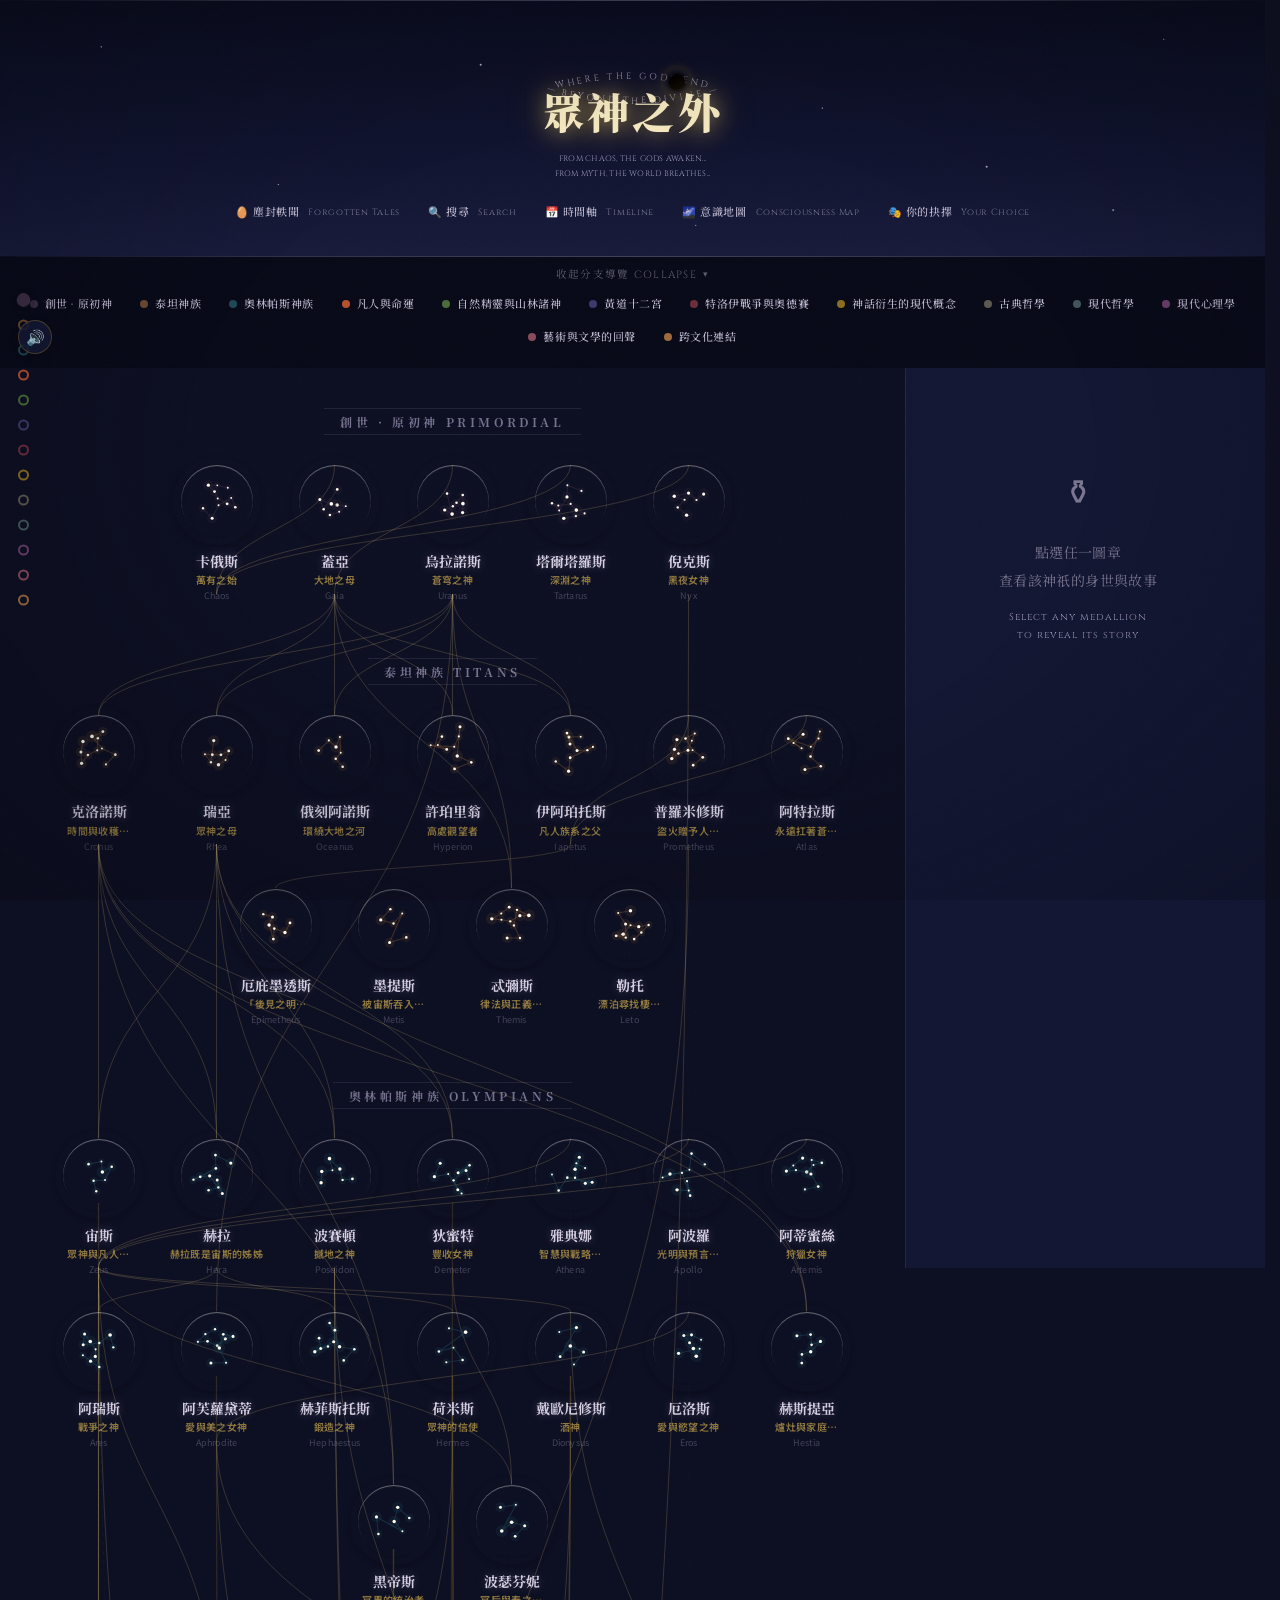
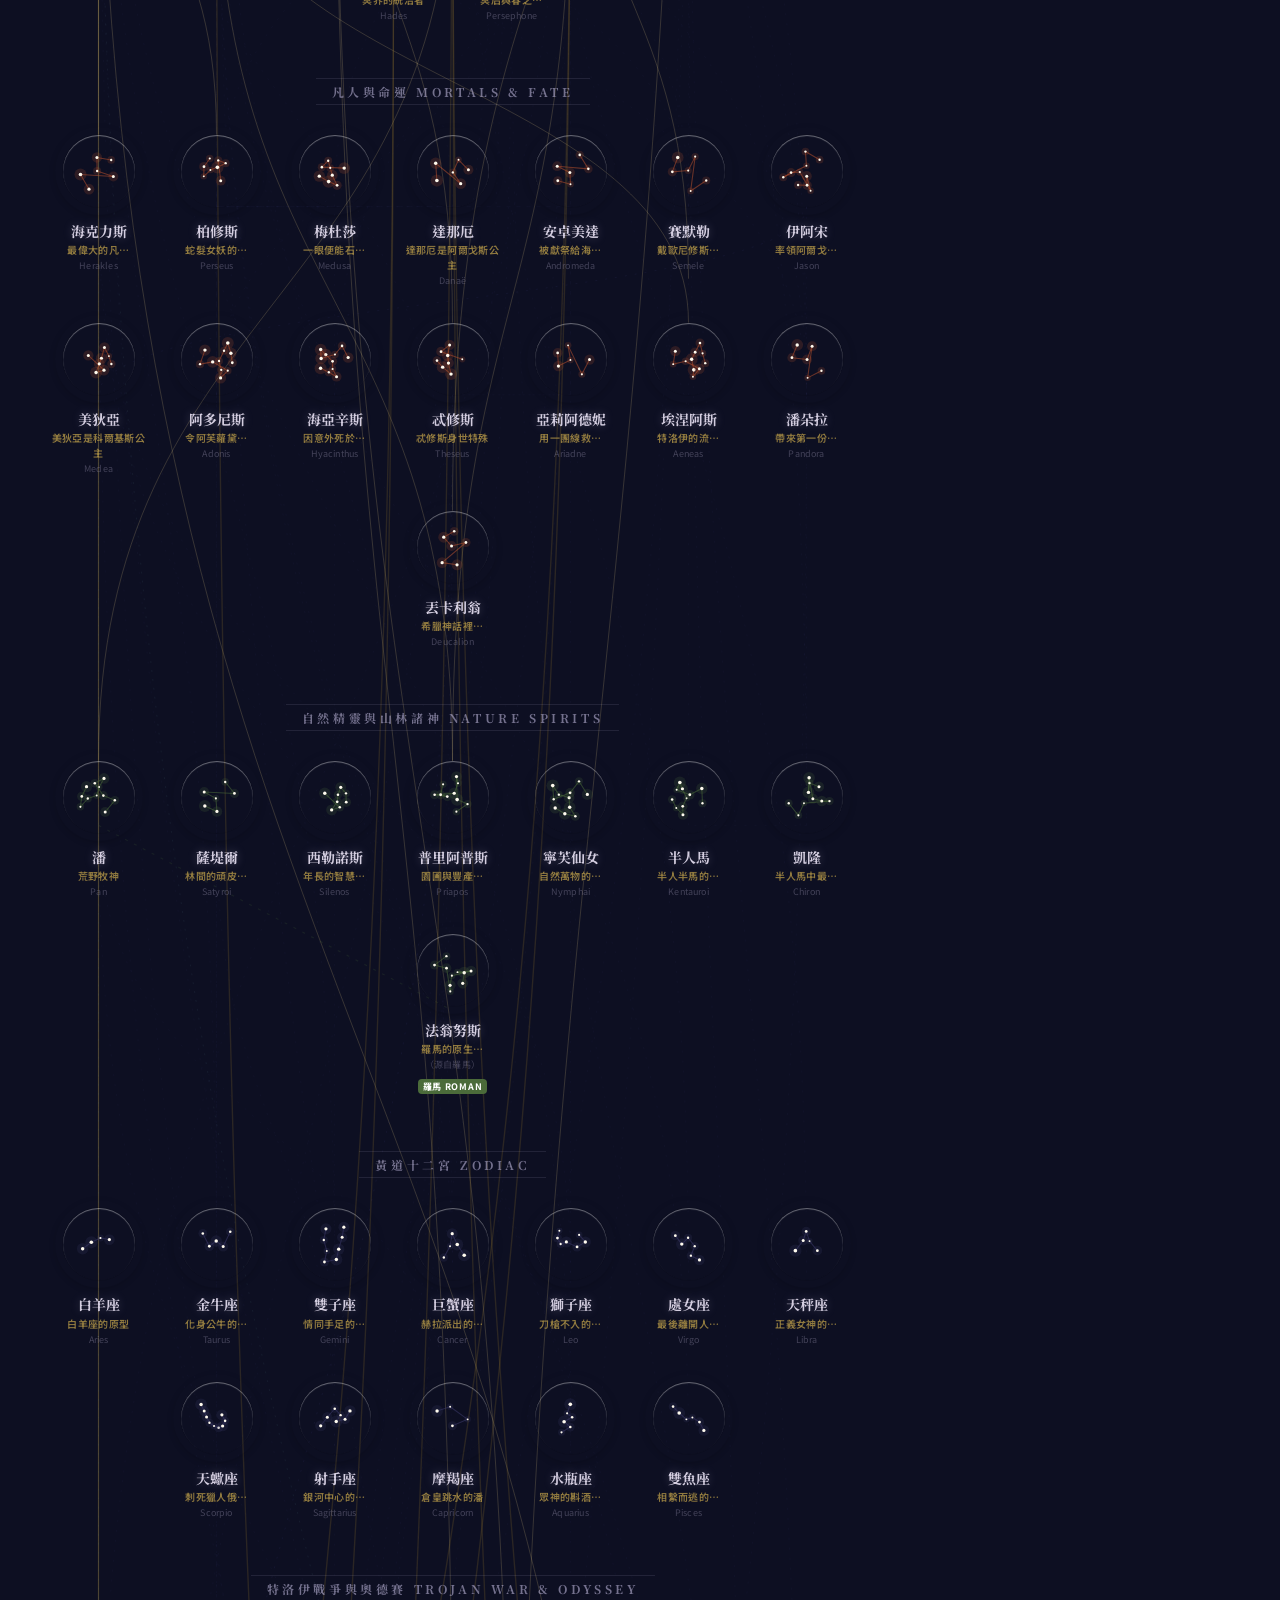
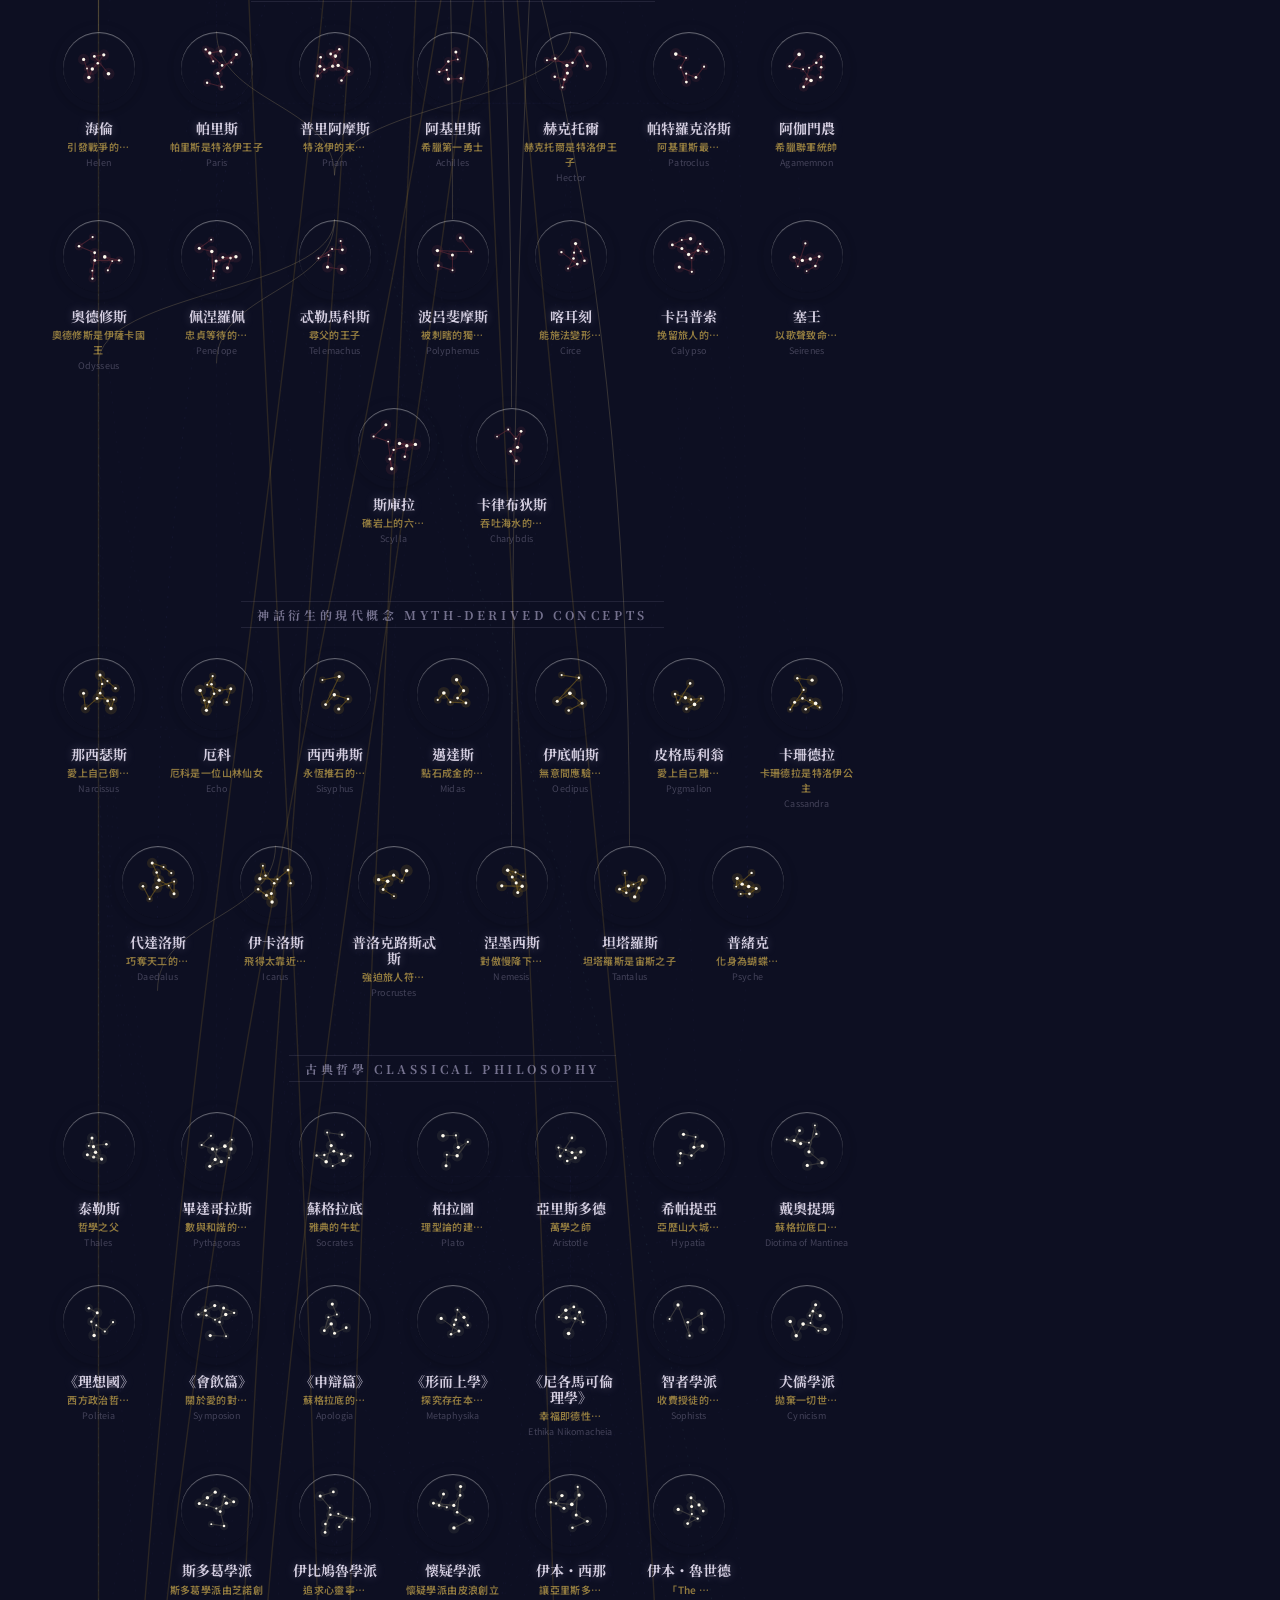
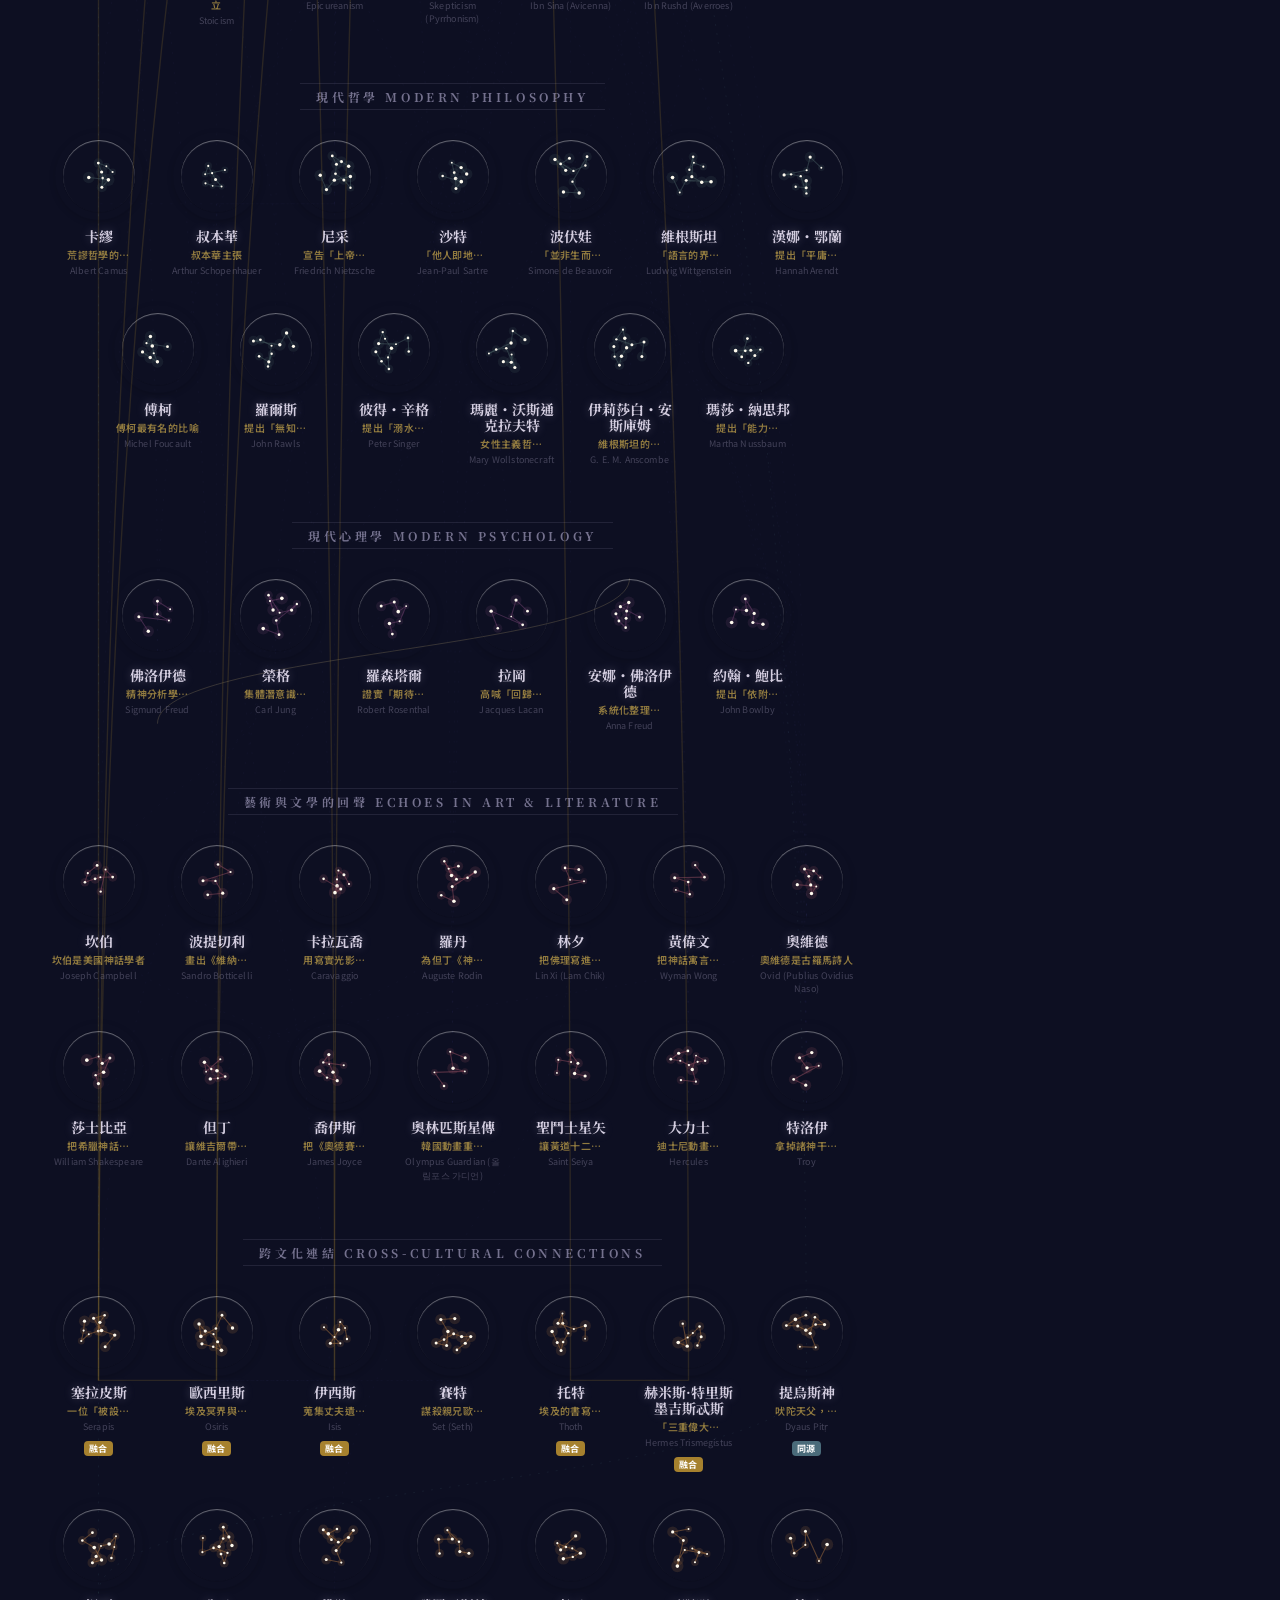
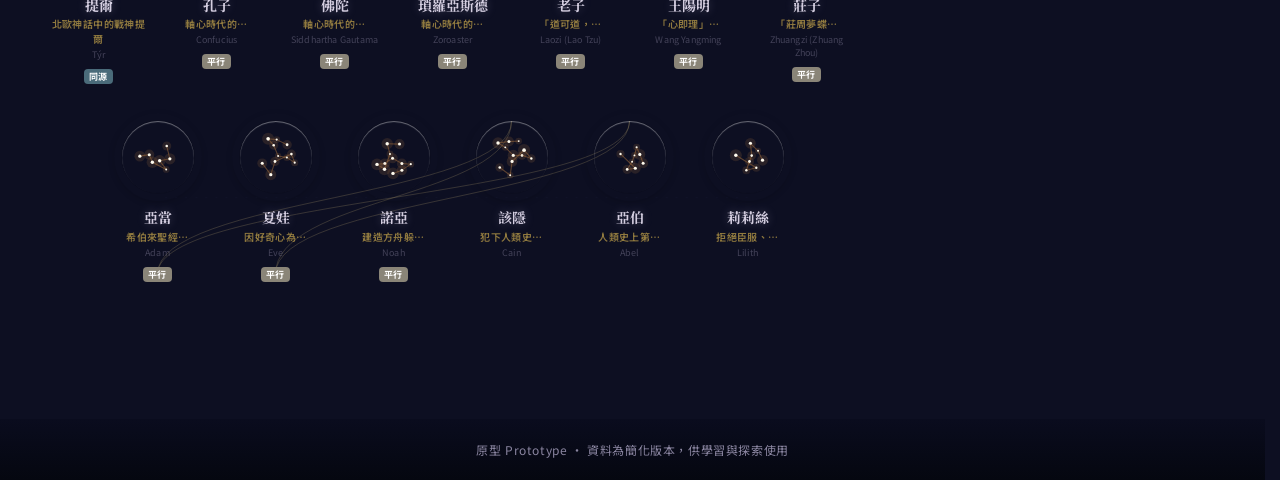
==== family.html @ 7c08ca5c "feat: redesign landing page with black hole entry portal - Create index.html as landing page with mi" ====
<!DOCTYPE html>
<html lang="zh-Hant">
<head>
<meta charset="UTF-8">
<meta name="viewport" content="width=device-width, initial-scale=1.0">
<title>眾神之外</title>
<link rel="preconnect" href="https://fonts.googleapis.com">
<link rel="preconnect" href="https://fonts.gstatic.com" crossorigin>
<link href="https://fonts.googleapis.com/css2?family=Cinzel:wght@400;500&family=Cormorant+Garamond:ital,wght@0,400;0,600;1,400&family=Noto+Serif+TC:wght@400;600&display=swap" rel="stylesheet">
<link rel="stylesheet" href="styles.css">
</head>
<body>

<svg width="0" height="0" style="position:absolute;overflow:hidden">
  <defs id="eggPuzzleDefs"></defs>
</svg>

<!-- Loading overlay -->
<div class="loading-overlay" id="loadingOverlay">
  <div class="loading-blackhole">
    <div class="loading-ring loading-ring-1"></div>
    <div class="loading-ring loading-ring-2"></div>
    <div class="loading-ring loading-ring-3"></div>
    <div class="loading-core"></div>
  </div>
  <p class="loading-text">
    <span class="loading-zh"></span><br>
    <span class="loading-en"></span>
  </p>
</div>

<div class="meander-strip"></div>
<header>
  <div class="title-oracle-wrap">
    <svg class="oracle-arc" viewBox="0 0 340 100" xmlns="http://www.w3.org/2000/svg">
      <defs>
        <path id="arcTop" d="M 20 75 Q 170 0 320 75" fill="none"/>
        <path id="arcBottom" d="M 20 25 Q 170 100 320 25" fill="none"/>
      </defs>
      <text font-size="9" fill="#9a93b8" font-family="Cinzel, serif" letter-spacing="3">
        <textPath href="#arcTop" startOffset="50%" text-anchor="middle">WHERE THE GODS END</textPath>
      </text>
      <text font-size="9" fill="#9a93b8" font-family="Cinzel, serif" letter-spacing="3">
        <textPath href="#arcBottom" startOffset="50%" text-anchor="middle">— BEYOND THE DIVINE —</textPath>
      </text>
    </svg>
    <h1>眾神之<span class="gravity-char">外</span></h1>
      <a href="index.html" class="home-btn"></a>
  </div>
  <p class="oracle-sub">From chaos, the gods awaken...<br>From myth, the world breathes...</p>
  <div class="header-controls">
    <button class="egg-toggle" id="eggToggle" onclick="openEggWall()">🥚 塵封軼聞 <span class="btn-en">Forgotten Tales</span></button>
    <button class="egg-toggle" id="searchToggle" onclick="openSearch()">🔍 搜尋 <span class="btn-en">Search</span></button>
    <button class="egg-toggle" id="timelineToggle" onclick="openTimeline()">📅 時間軸 <span class="btn-en">Timeline</span></button>
    <button class="egg-toggle" id="mindMapToggle" onclick="openMindMap()">🌌 意識地圖 <span class="btn-en">Consciousness Map</span></button>
    <button class="egg-toggle" id="philoToggle" onclick="openPhilo()">🎭 你的抉擇 <span class="btn-en">Your Choice</span></button>
  </div>
</header>

<div class="egg-overlay" id="eggOverlay" onclick="if(event.target===this) closeEggWall()">
  <div class="egg-panel">
    <button class="egg-close" onclick="closeEggWall()">✕</button>
    <div class="egg-header">
      <h2>🥚 神話 × 現實 塵封軼聞</h2>
      <p class="egg-sub">翻開卡片，看看哪些神話悄悄藏在我們的日常之中</p>
      <span class="egg-progress" id="eggProgress"><span class="dot"></span>已發現 0 / 0</span>
    </div>
    <div class="egg-grid" id="eggGrid" onclick="if(event.target===this) closeEggWall()"></div>
  </div>
</div>

<div class="util-overlay" id="searchOverlay" onclick="if(event.target===this) closeSearch()">
  <div class="util-panel util-panel-wide">
    <button class="util-close" onclick="closeSearch()">✕</button>
    <h3 class="util-title">🔍 搜尋</h3>
    <div class="search-tabs">
      <button class="search-tab active" onclick="switchSearchTab('search')">搜尋角色</button>
      <button class="search-tab" onclick="switchSearchTab('path')">關係尋路</button>
    </div>
    <div id="searchTabContent">
      <input type="text" class="util-input" id="searchInput" placeholder="輸入中文或英文名字…" oninput="renderSearchResults()" autocomplete="off">
      <div class="util-results" id="searchResults"></div>
    </div>
    <div id="pathTabContent" style="display:none">
      <p class="util-sub">輸入兩個角色，看看他們之間隔著幾步關係</p>
      <div class="path-inputs">
        <div class="path-field">
          <input type="text" class="util-input" id="pathFromInput" placeholder="起點角色…" oninput="renderPathSuggestions('from')" autocomplete="off">
          <div class="util-results" id="pathFromResults"></div>
        </div>
        <div class="path-arrow">→</div>
        <div class="path-field">
          <input type="text" class="util-input" id="pathToInput" placeholder="終點角色…" oninput="renderPathSuggestions('to')" autocomplete="off">
          <div class="util-results" id="pathToResults"></div>
        </div>
      </div>
      <button class="path-find-btn" onclick="runPathfinder()">尋找路徑</button>
      <div class="path-result" id="pathResult"></div>
    </div>
  </div>
</div>

<div class="path-banner" id="pathBanner">
  <span id="pathBannerText"></span>
</div>

<div class="util-overlay" id="timelineOverlay" onclick="if(event.target===this) closeTimeline()">
  <div class="util-panel util-panel-timeline">
    <button class="util-close" onclick="closeTimeline()">✕</button>
    <h3 class="util-title">📅 真實歷史時間軸</h3>
    <p class="util-sub">只收錄有明確歷史年代的人物——神話角色沒有「出生年份」，不在此列</p>
    <div id="timelineContent"></div>
  </div>
</div>

<div class="util-overlay" id="philoOverlay" onclick="if(event.target===this) closePhilo()">
  <div class="util-panel util-panel-wide">
    <button class="util-close" onclick="closePhilo()">✕</button>
    <h3 class="util-title">🎭 你的抉擇</h3>
    <p class="util-sub">沒有標準答案——選完之後，看看你的選擇呼應了樹上哪位思想家</p>
    <div id="philoContent"></div>
  </div>
</div>

<div class="egg-overlay" id="mindMapOverlay" onclick="if(event.target===this) closeMindMap()">
  <div class="egg-panel mind-map-panel">
    <button class="egg-close" onclick="closeMindMap()">✕</button>
    <div class="egg-header">
      <h2>🌌 你的意識地圖</h2>
      <p class="egg-sub">只有你親自點開過的角色，會在這裡留下一顆星</p>
      <span class="egg-progress" id="mindMapProgress"><span class="dot"></span>已建構 0 / 0 個意識座標</span>
      <button class="mm-reset-link" onclick="resetExploration()">🔄 重置探索軌跡</button>
    </div>
    <div id="mindMapContent"></div>
  </div>
</div>

<div class="milestone-toast" id="milestoneToast">
  <div class="milestone-text" id="milestoneText"></div>
  <div class="milestone-author" id="milestoneAuthor"></div>
</div>

<div class="egg-overlay" id="completionOverlay" onclick="if(event.target===this) closeCompletion()">
  <div class="egg-panel completion-panel">
    <button class="egg-close" onclick="closeCompletion()">✕</button>
    <div class="completion-icon">🌌</div>
    <h2 class="completion-title">你已經點亮了整座意識地圖</h2>
    <div class="completion-body" id="completionBody"></div>
    <button class="completion-cta" onclick="closeCompletion(); openMindMap();">查看你的意識地圖 →</button>
  </div>
</div>

<div class="meander-strip"></div>

<div class="companion-shadow" id="companionShadow">
  <svg viewBox="0 0 100 200" preserveAspectRatio="xMidYMid meet">
    <defs>
      <filter id="mistBlur" x="-50%" y="-50%" width="200%" height="200%">
        <feGaussianBlur in="SourceGraphic" stdDeviation="6"/>
      </filter>
      <filter id="mistBlurLight" x="-50%" y="-50%" width="200%" height="200%">
        <feGaussianBlur in="SourceGraphic" stdDeviation="8"/>
      </filter>
    </defs>
    <g class="companion-form" id="companionForm">
      <!-- 核心雾气层 -->
      <g class="comp-core" filter="url(#mistBlur)">
        <!-- 头部 -->
        <ellipse class="comp-head" cx="50" cy="35" rx="8" ry="9"/>
        <ellipse class="comp-head" cx="48" cy="33" rx="6" ry="7"/>
        <ellipse class="comp-head" cx="52" cy="37" rx="5" ry="6"/>
        <!-- 颈部 -->
        <ellipse class="comp-neck" cx="50" cy="48" rx="12" ry="10"/>
        <!-- 肩部 -->
        <ellipse class="comp-shoulder" cx="50" cy="58" rx="14" ry="10"/>
        <ellipse class="comp-shoulder" cx="40" cy="60" rx="8" ry="10"/>
        <ellipse class="comp-shoulder" cx="60" cy="60" rx="8" ry="10"/>
        <!-- 躯干主体 -->
        <ellipse class="comp-body" cx="50" cy="75" rx="18" ry="12"/>
        <ellipse class="comp-body" cx="50" cy="90" rx="17" ry="11"/>
        <ellipse class="comp-body" cx="50" cy="105" rx="16" ry="10"/>
        <ellipse class="comp-body" cx="50" cy="118" rx="14" ry="9"/>
        <ellipse class="comp-body" cx="50" cy="130" rx="12" ry="8"/>
        <ellipse class="comp-body" cx="50" cy="140" rx="10" ry="7"/>
      </g>
      <!-- 脊椎和肋骨 -->
      <g class="comp-ribs">
        <!-- 脊椎主干 -->
        <path d="M 50 48 L 50 75" fill="none" stroke="rgba(255,120,120,0.5)" stroke-width="1.5"/>
        <!-- 肋骨 - 苹果形状，更圆润饱满 -->
        <!-- 第1对 -->
        <path d="M 50 50 C 43 48, 38 53, 37 57 C 40 60, 45 59, 50 58" fill="none" stroke="rgba(255,120,120,0.55)" stroke-width="1"/>
        <path d="M 50 50 C 57 48, 62 53, 63 57 C 60 60, 55 59, 50 58" fill="none" stroke="rgba(255,120,120,0.55)" stroke-width="1"/>
        <!-- 第2对 -->
        <path d="M 50 53 C 42 50, 37 56, 36 60 C 39 63, 44 62, 50 61" fill="none" stroke="rgba(255,120,120,0.5)" stroke-width="1"/>
        <path d="M 50 53 C 58 50, 63 56, 64 60 C 61 63, 56 62, 50 61" fill="none" stroke="rgba(255,120,120,0.5)" stroke-width="1"/>
        <!-- 第3对 -->
        <path d="M 50 56 C 41 52, 36 59, 35 63 C 38 66, 44 65, 50 64" fill="none" stroke="rgba(255,120,120,0.45)" stroke-width="1"/>
        <path d="M 50 56 C 59 52, 64 59, 65 63 C 62 66, 56 65, 50 64" fill="none" stroke="rgba(255,120,120,0.45)" stroke-width="1"/>
        <!-- 第4对 -->
        <path d="M 50 59 C 40 54, 35 62, 34 66 C 37 69, 43 68, 50 67" fill="none" stroke="rgba(255,120,120,0.4)" stroke-width="1"/>
        <path d="M 50 59 C 60 54, 65 62, 66 66 C 63 69, 57 68, 50 67" fill="none" stroke="rgba(255,120,120,0.4)" stroke-width="1"/>
        <!-- 第5对 -->
        <path d="M 50 62 C 39 56, 34 65, 33 69 C 36 72, 43 71, 50 70" fill="none" stroke="rgba(255,120,120,0.35)" stroke-width="1"/>
        <path d="M 50 62 C 61 56, 66 65, 67 69 C 64 72, 57 71, 50 70" fill="none" stroke="rgba(255,120,120,0.35)" stroke-width="1"/>
        <!-- 第6对 -->
        <path d="M 50 65 C 38 58, 33 68, 32 72 C 35 75, 42 74, 50 73" fill="none" stroke="rgba(255,120,120,0.3)" stroke-width="1"/>
        <path d="M 50 65 C 62 58, 67 68, 68 72 C 65 75, 58 74, 50 73" fill="none" stroke="rgba(255,120,120,0.3)" stroke-width="1"/>
        <!-- 第7对 -->
        <path d="M 50 68 C 37 60, 32 71, 31 75 C 34 78, 42 77, 50 76" fill="none" stroke="rgba(255,120,120,0.25)" stroke-width="1"/>
        <path d="M 50 68 C 63 60, 68 71, 69 75 C 66 78, 58 77, 50 76" fill="none" stroke="rgba(255,120,120,0.25)" stroke-width="1"/>
      </g>
      <!-- 边缘雾气 -->
      <g class="comp-edge" filter="url(#mistBlur)">
        <ellipse cx="38" cy="68" rx="8" ry="12"/>
        <ellipse cx="62" cy="70" rx="7" ry="10"/>
        <ellipse cx="40" cy="88" rx="7" ry="10"/>
        <ellipse cx="60" cy="90" rx="6" ry="9"/>
        <ellipse cx="42" cy="108" rx="6" ry="9"/>
        <ellipse cx="58" cy="110" rx="5" ry="8"/>
        <ellipse cx="44" cy="125" rx="5" ry="7"/>
        <ellipse cx="56" cy="127" rx="5" ry="7"/>
      </g>
      <!-- 外层光晕 -->

      <g class="comp-halo" filter="url(#mistBlurLight)">
        <ellipse cx="50" cy="42" rx="18" ry="20"/>
        <ellipse cx="50" cy="76" rx="18" ry="16"/>
        <ellipse cx="50" cy="108" rx="16" ry="14"/>
        <ellipse cx="50" cy="135" rx="10" ry="8" fill="rgba(200, 195, 220, 0.04)"/>
        <ellipse cx="36" cy="64" rx="10" ry="14"/>
        <ellipse cx="64" cy="66" rx="9" ry="12"/>
        <ellipse cx="38" cy="98" rx="9" ry="13"/>
        <ellipse cx="62" cy="100" rx="8" ry="11"/>
        <ellipse cx="40" cy="125" rx="5" ry="6" fill="rgba(200, 195, 220, 0.04)"/>
        <ellipse cx="60" cy="127" rx="5" ry="6" fill="rgba(200, 195, 220, 0.04)"/>
      </g>
    </g>
  </svg>
</div>

<!-- 调节面板 -->
<div class="comp-tuner" id="compTuner">
  <div class="comp-tuner-header">
    <span>影子调试</span>
    <button class="comp-tuner-close" onclick="document.getElementById('compTuner').classList.remove('open')">✕</button>
  </div>
  <div class="comp-tuner-row">
    <label>头部大小</label>
    <input type="range" min="8" max="30" value="8" oninput="tuneCompanion('headRx', this.value)">
    <span id="tuneHeadRx">8</span>
  </div>
  <div class="comp-tuner-row">
    <label>身体宽度</label>
    <input type="range" min="6" max="20" value="18" oninput="tuneCompanion('bodyRx', this.value)">
    <span id="tuneBodyRx">18</span>
  </div>
  <div class="comp-tuner-row">
    <label>整体亮度</label>
    <input type="range" min="5" max="50" value="13" oninput="tuneCompanion('brightness', this.value)">
    <span id="tuneBrightness">13</span>
  </div>
  <div class="comp-tuner-row">
    <label>模糊程度</label>
    <input type="range" min="2" max="15" value="11" oninput="tuneCompanion('blur', this.value)">
    <span id="tuneBlur">11</span>
  </div>
  <div class="comp-tuner-row">
    <label>垂直位置</label>
    <input type="range" min="5" max="50" value="50" oninput="tuneCompanion('top', this.value)">
    <span id="tuneTop">50</span>
  </div>
  <div class="comp-tuner-row">
    <label>身体长度</label>
    <input type="range" min="30" max="100" value="61" oninput="tuneCompanion('bodyLen', this.value)">
    <span id="tuneBodyLen">61</span>
  </div>
  <button class="comp-tuner-reset" onclick="resetCompanionTuner()">重置</button>
  <button class="comp-tuner-copy" onclick="copyCompanionValues()">复制数值</button>
</div>

<button class="sound-fab" id="soundToggle" onclick="toggleSound()" aria-label="切換音效">🔊</button>
<button class="back-to-top-fab" id="backToTopFab" onclick="scrollToTop()" aria-label="回到頂部">↑</button>
<nav class="progress-rail" id="progressRail"></nav>

<div class="legend-wrap">
  <button class="legend-toggle" id="legendToggle" onclick="toggleLegend()">
    <span id="legendToggleLabel">收起分支導覽 Collapse</span>
    <span class="legend-toggle-arrow" id="legendToggleArrow">▾</span>
  </button>
  <div class="legend" id="legend">
    <button data-gen="primordial" style="--dot:#3B2E42" onclick="jumpTo('primordial')"><span class="dot"></span>創世 · 原初神</button>
    <button data-gen="titan" style="--dot:#6B4A2F" onclick="jumpTo('titan')"><span class="dot"></span>泰坦神族</button>
    <button data-gen="olympian" style="--dot:#1F4959" onclick="jumpTo('olympian')"><span class="dot"></span>奧林帕斯神族</button>
    <button data-gen="hero" style="--dot:#B5502E" onclick="jumpTo('hero')"><span class="dot"></span>凡人與命運</button>
    <button data-gen="nature" style="--dot:#4B6B3A" onclick="jumpTo('nature')"><span class="dot"></span>自然精靈與山林諸神</button>
    <button data-gen="zodiac" style="--dot:#3D3A6B" onclick="jumpTo('zodiac')"><span class="dot"></span>黃道十二宮</button>
    <button data-gen="troy" style="--dot:#6B2E3A" onclick="jumpTo('troy')"><span class="dot"></span>特洛伊戰爭與奧德賽</button>
    <button data-gen="mythconcepts" style="--dot:#8A6D1F" onclick="jumpTo('mythconcepts')"><span class="dot"></span>神話衍生的現代概念</button>
    <button data-gen="philosophy" style="--dot:#5B5850" onclick="jumpTo('philosophy')"><span class="dot"></span>古典哲學</button>
    <button data-gen="modernphil" style="--dot:#43575C" onclick="jumpTo('modernphil')"><span class="dot"></span>現代哲學</button>
    <button data-gen="psychology" style="--dot:#6B3F6B" onclick="jumpTo('psychology')"><span class="dot"></span>現代心理學</button>
    <button data-gen="arts" style="--dot:#8A4A5C" onclick="jumpTo('arts')"><span class="dot"></span>藝術與文學的回聲</button>
    <button data-gen="crosscultural" style="--dot:#9C6B3E" onclick="jumpTo('crosscultural')"><span class="dot"></span>跨文化連結</button>
  </div>
</div>

<div class="layout">
  <div class="tree-wrap" id="treeWrap">
    <svg id="connections"></svg>

    <div class="gen-section" id="sec-primordial">
      <div class="gen-label"><span>創世 · 原初神 Primordial</span></div>
      <div class="gen-row" data-row="primordial"></div>
    </div>

    <div class="gen-section" id="sec-titan">
      <div class="gen-label"><span>泰坦神族 Titans</span></div>
      <div class="gen-row" data-row="titan"></div>
    </div>

    <div class="gen-section" id="sec-olympian">
      <div class="gen-label"><span>奧林帕斯神族 Olympians</span></div>
      <div class="gen-row" data-row="olympian"></div>
    </div>

    <div class="gen-section" id="sec-hero">
      <div class="gen-label"><span>凡人與命運 Mortals &amp; Fate</span></div>
      <div class="gen-row" data-row="hero"></div>
    </div>

    <div class="gen-section" id="sec-nature">
      <div class="gen-label"><span>自然精靈與山林諸神 Nature Spirits</span></div>
      <div class="gen-row" data-row="nature"></div>
    </div>

    <div class="gen-section" id="sec-zodiac">
      <div class="gen-label"><span>黃道十二宮 Zodiac</span></div>
      <div class="gen-row" data-row="zodiac"></div>
    </div>

    <div class="gen-section" id="sec-troy">
      <div class="gen-label"><span>特洛伊戰爭與奧德賽 Trojan War &amp; Odyssey</span></div>
      <div class="gen-row" data-row="troy"></div>
    </div>

    <div class="gen-section" id="sec-mythconcepts">
      <div class="gen-label"><span>神話衍生的現代概念 Myth-Derived Concepts</span></div>
      <div class="gen-row" data-row="mythconcepts"></div>
    </div>

    <div class="gen-section" id="sec-philosophy">
      <div class="gen-label"><span>古典哲學 Classical Philosophy</span></div>
      <div class="gen-row" data-row="philosophy"></div>
    </div>

    <div class="gen-section" id="sec-modernphil">
      <div class="gen-label"><span>現代哲學 Modern Philosophy</span></div>
      <div class="gen-row" data-row="modernphil"></div>
    </div>

    <div class="gen-section" id="sec-psychology">
      <div class="gen-label"><span>現代心理學 Modern Psychology</span></div>
      <div class="gen-row" data-row="psychology"></div>
    </div>

    <div class="gen-section" id="sec-arts">
      <div class="gen-label"><span>藝術與文學的回聲 Echoes in Art &amp; Literature</span></div>
      <div class="gen-row" data-row="arts"></div>
    </div>

    <div class="gen-section" id="sec-crosscultural">
      <div class="gen-label"><span>跨文化連結 Cross-Cultural Connections</span></div>
      <div class="gen-row" data-row="crosscultural"></div>
    </div>
  </div>

  <aside class="detail-panel" id="detailPanel">
    <button class="close-btn" onclick="closePanel()">✕</button>
    <div class="detail-empty" id="detailEmpty">
      <span class="icon">⚱</span>
      點選任一圖章<br>查看該神祇的身世與故事
      <p class="detail-empty-en">Select any medallion<br>to reveal its story</p>
    </div>
    <div id="detailContent" style="display:none;"></div>
  </aside>
</div>

<footer>原型 Prototype · 資料為簡化版本，供學習與探索使用</footer>

<script src="data.js"></script>
<script src="app.js"></script>
</body>
</html>
---- styles.css ----
@import url('https://fonts.googleapis.com/css2?family=Ma+Shan+Zheng&family=Noto+Serif+TC:wght@500;700;900&family=Noto+Sans+TC:wght@400;500;700&display=swap');

:root{
  --bg:#0d0f22;
  --bg-deep:#080a18;
  --ink:#c9c5d6;
  --ink-soft:#7a7690;
  --gold:#C9A84C;
  --gold-soft:#e0c882;
  --primordial:#3B2E42;
  --titan:#6B4A2F;
  --olympian:#1F4959;
  --hero:#B5502E;
  --nature:#4B6B3A;
  --zodiac:#3D3A6B;
  --troy:#6B2E3A;
  --philosophy:#5B5850;
  --mythconcepts:#8A6D1F;
  --psychology:#6B3F6B;
  --arts:#8A4A5C;
  --modernphil:#43575C;
  --crosscultural:#9C6B3E;
  --cross-syncretism:#A6812E;
  --cross-cognate:#4A6B7A;
  --cross-parallel:#8a8578;
  --card-bg:rgba(22,25,55,0.85);
}

*{box-sizing:border-box;}
html{ scrollbar-gutter:stable; }
html,body{margin:0;padding:0;}
body{
  background:var(--bg);
  color:var(--ink);
  font-family:'Noto Sans TC', sans-serif;
  min-height:100vh;
}

.meander-strip{
  height:1px;
  width:100%;
  background:linear-gradient(90deg, transparent 0%, rgba(185,179,214,0.2) 20%, rgba(185,179,214,0.3) 50%, rgba(185,179,214,0.2) 80%, transparent 100%);
}

/* subtle film grain for depth, sits above everything but never blocks clicks */
body::before{
  content:'';
  position:fixed;
  inset:0;
  z-index:9999;
  pointer-events:none;
  background-image:url("data:image/svg+xml,%3Csvg xmlns='http://www.w3.org/2000/svg' width='140' height='140'%3E%3Cfilter id='n'%3E%3CfeTurbulence type='fractalNoise' baseFrequency='0.85' numOctaves='2' stitchTiles='stitch'/%3E%3C/filter%3E%3Crect width='100%25' height='100%25' filter='url(%23n)' opacity='0.025'/%3E%3C/svg%3E");
  mix-blend-mode:overlay;
}
/* soft cosmic vignette */
body::after{
  content:'';
  position:fixed;
  inset:0;
  z-index:9998;
  pointer-events:none;
  background:radial-gradient(ellipse at center, transparent 50%, rgba(5,7,16,0.3) 100%);
}

header{
  background:
    radial-gradient(1px 1px at 8% 18%, rgba(255,255,255,0.9), transparent),
    radial-gradient(1px 1px at 22% 72%, rgba(255,255,255,0.7), transparent),
    radial-gradient(1.5px 1.5px at 38% 25%, rgba(255,255,255,0.85), transparent),
    radial-gradient(1px 1px at 55% 88%, rgba(255,255,255,0.6), transparent),
    radial-gradient(1px 1px at 65% 42%, rgba(255,255,255,0.75), transparent),
    radial-gradient(1.5px 1.5px at 78% 65%, rgba(255,255,255,0.8), transparent),
    radial-gradient(1px 1px at 92% 15%, rgba(255,255,255,0.65), transparent),
    radial-gradient(1.5px 1.5px at 88% 82%, rgba(255,255,255,0.7), transparent),
    linear-gradient(180deg, #0a0c1e, #111430 60%, #181b3a);
  background-size:auto, auto, auto, auto, auto, auto, auto, auto, cover;
  color:#EFE6CE;
  padding:40px 24px 32px;
  text-align:center;
  position:relative;
  overflow:hidden;
}
header h1{
  font-family:'Noto Serif TC',serif;
  font-weight:900;
  font-size:clamp(28px,5vw,42px);
  letter-spacing:0.08em;
  margin:0 0 10px;
  color:#F4E8C1;
  text-shadow:
    0 0 20px rgba(255, 215, 100, 0.5),
    0 0 40px rgba(255, 215, 100, 0.3),
    0 0 60px rgba(255, 215, 100, 0.15);
  animation:titleBreathe 4s ease-in-out infinite;
}
header h1.anim-paused{ animation-play-state:paused; }
@keyframes titleBreathe{
  0%, 100%{
    text-shadow:
      0 0 20px rgba(255, 215, 100, 0.4),
      0 0 40px rgba(255, 215, 100, 0.25),
      0 0 70px rgba(255, 215, 100, 0.1);
    opacity:0.95;
  }
  50%{
    text-shadow:
      0 0 30px rgba(255, 215, 100, 0.7),
      0 0 60px rgba(255, 215, 100, 0.45),
      0 0 100px rgba(255, 215, 100, 0.2);
    opacity:1;
  }
}
header p{
  margin:0;
  color:#9a93b8;
  font-size:11px;
  letter-spacing:0.16em;
  font-family:'Cinzel', 'Cormorant Garamond', serif;
  font-weight:400;
  text-transform:uppercase;
}
.oracle-sub{
  max-width:320px;
  margin:0 auto;
  font-size:8px !important;
  letter-spacing:0.03em !important;
  line-height:1.9 !important;
  text-align:center;
  word-break:break-word;
}
.title-oracle-wrap{
  position:relative;
  display:inline-block;
  padding:10px 20px;
}
.oracle-arc{
  position:absolute;
  top:0;
  left:50%;
  transform:translateX(-50%);
  width:340px;
  height:100px;
  pointer-events:none;
}
.title-oracle-wrap h1{
  position:relative;
  z-index:1;
  margin:30px 0 0;
}
/* 被吸入的"外"字 - 引力扭曲效果，向右上角的黑洞 */
.gravity-char{
  display:inline-block;
  transform-origin:right center;
  animation:gravitationalPull 5s ease-in-out infinite;
  will-change:transform;
}
@keyframes gravitationalPull{
  0%, 85%, 100%{
    transform:scaleX(1) skewY(0deg) translateX(0) translateY(0);
    text-shadow:0 0 5px rgba(201, 168, 76, 0.15);
  }
  50%{
    transform:scaleX(1.08) skewY(-2deg) translateX(3px) translateY(-2px);
    text-shadow:0 0 12px rgba(255, 200, 100, 0.4);
  }
}

/* index.html 文字被下方黑洞吸入的效果 */
.gravity-target{
  animation:gravityTextPull 6s ease-in-out infinite;
  transform-origin:center top;
}
@keyframes gravityTextPull{
  0%, 90%, 100%{
    transform:translateY(0) scaleY(1);
    letter-spacing:0.06em;
    text-shadow:0 0 8px rgba(201, 168, 76, 0.1);
  }
  45%{
    transform:translateY(3px) scaleY(1.03);
    letter-spacing:0.08em;
    text-shadow:0 0 15px rgba(255, 200, 100, 0.25);
  }
  75%{
    transform:translateY(6px) scaleY(1.06);
    letter-spacing:0.1em;
    text-shadow:0 0 20px rgba(255, 220, 150, 0.4);
  }
}
.header-controls{
  display:flex;
  align-items:center;
  justify-content:center;
  gap:8px;
  margin-top:18px;
  flex-wrap:wrap;
}
.progress-counter{
  display:inline-flex;
  align-items:center;
  gap:7px;
  margin:0 4px 0 0;
  padding:4px 10px;
  background:transparent;
  color:#c4bfd6;
  font-family:'Noto Sans TC',sans-serif;
  font-size:12px;
  font-weight:600;
  letter-spacing:0.03em;
  border:none;
  cursor:default;
}
.progress-counter .dot{
  width:8px;
  height:8px;
  border-radius:50%;
  background:var(--gold);
  opacity:0.7;
}
.egg-toggle{
  display:inline-flex;
  align-items:center;
  gap:7px;
  padding:4px 10px;
  background:transparent;
  border:none;
  color:#c4bfd6;
  font-family:'Cinzel', 'Noto Serif TC', serif;
  font-size:11px;
  font-weight:500;
  letter-spacing:0.05em;
  cursor:pointer;
  transition:color .2s ease;
}
.egg-toggle:hover{ color:#EFE6CE; }
.btn-en{
  font-family:'Cinzel', serif;
  font-size:9px;
  font-weight:400;
  letter-spacing:0.08em;
  color:#7a7690;
  margin-left:2px;
}
.egg-toggle:hover .btn-en{ color:#9a93b8; }

/* Home button styling - mini black hole, positioned at title */
.home-btn{
  position:absolute;
  top:25px;
  right:50px;
  display:flex;
  align-items:center;
  justify-content:center;
  padding:0;
  width:32px;
  height:32px;
  background:
    radial-gradient(circle at center,
      #000 0%,
      #000 30%,
      rgba(201, 168, 76, 0.05) 50%,
      rgba(201, 168, 76, 0.15) 70%,
      rgba(201, 168, 76, 0.4) 85%,
      rgba(201, 168, 76, 0.1) 100%
    );
  border:none;
  border-radius:50%;
  color:var(--gold);
  font-size:14px;
  text-decoration:none;
  transition:all .4s ease;
  box-shadow:
    0 0 10px rgba(201, 168, 76, 0.1),
    0 0 20px rgba(201, 168, 76, 0.05),
    inset 0 0 8px rgba(0, 0, 0, 0.5);
  animation:homeHover 4s ease-in-out infinite;
}
/* 反向外旋光环 - 悬停时逃逸效果 */
.home-btn::before{
  content:'';
  position:absolute;
  inset:-2px;
  border-radius:50%;
  background:conic-gradient(
    from 360deg,
    transparent 0deg,
    rgba(255, 200, 100, 0.5) 60deg,
    rgba(255, 220, 150, 0.8) 120deg,
    rgba(255, 200, 100, 0.5) 180deg,
    transparent 240deg,
    rgba(255, 180, 80, 0.3) 300deg,
    transparent 360deg
  );
  animation:escapeRotate 10s linear infinite;
  z-index:-1;
  filter:blur(2px);
  opacity:0.6;
}
@keyframes escapeRotate{
  from{ transform:rotate(360deg); }
  to{ transform:rotate(0deg); }
}
@keyframes homeHover{
  0%, 100%{ transform:translateY(0); }
  50%{ transform:translateY(-3px); }
}
.home-btn:hover{
  transform:scale(1.15) translateY(0);
  box-shadow:
    0 0 15px rgba(201, 168, 76, 0.2),
    0 0 30px rgba(201, 168, 76, 0.1),
    inset 0 0 10px rgba(0, 0, 0, 0.4);
}
.home-btn:hover::before{
  animation:escapeRotate 3s linear infinite;
  opacity:0.9;
}
.home-btn:active{
  transform:scale(0.95);
}

/* Landing page styles */
.landing-header{
  min-height:calc(100vh - 120px);
  display:flex;
  flex-direction:column;
  align-items:center;
  justify-content:center;
  padding:40px 20px;
}
.landing-header header{
  min-height:auto;
  padding:60px 24px 40px;
}
.landing-content{
  text-align:center;
  padding:0 20px 40px;
}
.landing-desc{
  color:#9a93b8;
  font-family:'Noto Serif TC', serif;
  font-size:9px;
  line-height:1.8;
  letter-spacing:0.04em;
  text-align:center;
  word-break:break-word;
}
.landing-en{
  font-family:'Cormorant Garamond', serif;
  font-size:9px;
  font-style:italic;
  opacity:0.8;
  display:block;
  margin-top:2px;
}
.enter-btn{
  position:relative;
  display:flex;
  align-items:center;
  justify-content:center;
  margin-top:28px;
  padding:0;
  background:#000;
  border:none;
  border-radius:50%;
  width:55px;
  height:55px;
  text-decoration:none;
  transition:all .5s cubic-bezier(.4, 0, .2, 1);
  animation:accretionGlow 3s ease-in-out infinite;
  overflow:visible;
  box-shadow:
    0 0 0 1px #000,
    0 0 15px 3px rgba(255, 200, 100, 0.4),
    0 0 30px 8px rgba(255, 200, 100, 0.25),
    0 0 60px 15px rgba(255, 180, 100, 0.15);
}
@keyframes accretionGlow{
  0%, 100%{
    box-shadow:
      0 0 0 1px #000,
      0 0 15px 3px rgba(255, 200, 100, 0.4),
      0 0 30px 8px rgba(255, 200, 100, 0.25),
      0 0 60px 15px rgba(255, 180, 100, 0.15);
  }
  50%{
    box-shadow:
      0 0 0 1px #000,
      0 0 20px 4px rgba(255, 220, 150, 0.5),
      0 0 40px 10px rgba(255, 200, 100, 0.3),
      0 0 80px 20px rgba(255, 180, 100, 0.2);
  }
}
/* 吸积盘光环 - 厚重多层 */
.enter-btn::before{
  content:'';
  position:absolute;
  inset:-8px;
  border-radius:50%;
  background:conic-gradient(
    from 0deg,
    transparent 0deg,
    rgba(255, 200, 100, 0.9) 40deg,
    rgba(255, 220, 150, 1) 80deg,
    rgba(255, 200, 100, 0.9) 120deg,
    transparent 160deg,
    rgba(255, 180, 80, 0.7) 260deg,
    transparent 300deg,
    rgba(255, 200, 100, 0.85) 360deg
  );
  animation:diskRotate 6s linear infinite;
  z-index:-1;
  filter:blur(4px);
}
@keyframes diskRotate{
  from{ transform:rotate(0deg); }
  to{ transform:rotate(360deg); }
}
/* 第二层吸积盘 */
.enter-btn::after{
  content:'';
  position:absolute;
  inset:-18px;
  border-radius:50%;
  background:conic-gradient(
    from 180deg,
    transparent 0deg,
    rgba(255, 180, 80, 0.5) 60deg,
    rgba(255, 200, 100, 0.7) 120deg,
    rgba(255, 180, 80, 0.5) 180deg,
    transparent 240deg,
    rgba(255, 200, 100, 0.4) 300deg,
    transparent 360deg
  );
  animation:diskRotate 10s linear infinite reverse;
  z-index:-2;
  filter:blur(6px);
}
/* 被吸入的粒子 - 更亮更多 */
.enter-btn-vortex{
  position:absolute;
  width:2px;
  height:2px;
  background:rgba(255, 230, 180, 1);
  border-radius:50%;
  box-shadow:0 0 4px 2px rgba(255, 220, 150, 0.9);
}
.enter-btn-vortex:nth-child(1){ animation:particleFall1 3.5s ease-in infinite; top:0%; left:45%; }
.enter-btn-vortex:nth-child(2){ animation:particleFall2 4s ease-in infinite; top:5%; left:70%; animation-delay:-0.5s; }
.enter-btn-vortex:nth-child(3){ animation:particleFall3 3.8s ease-in infinite; top:10%; left:20%; animation-delay:-1s; }
.enter-btn-vortex:nth-child(4){ animation:particleFall1 4.5s ease-in infinite; top:3%; left:85%; animation-delay:-1.5s; }
.enter-btn-vortex:nth-child(5){ animation:particleFall2 3.2s ease-in infinite; top:15%; left:55%; animation-delay:-2s; }
.enter-btn-vortex:nth-child(6){ animation:particleFall3 4.2s ease-in infinite; top:8%; left:35%; animation-delay:-2.5s; }
.enter-btn-vortex:nth-child(7){ animation:particleFall1 3.8s ease-in infinite; top:20%; left:75%; animation-delay:-3s; }
.enter-btn-vortex:nth-child(8){ animation:particleFall2 4.8s ease-in infinite; top:12%; left:10%; animation-delay:-0.8s; }
@keyframes particleFall1{
  0%{ transform:translate(0, 0) scale(1); opacity:1; }
  60%{ opacity:0.8; }
  100%{ transform:translate(calc(50% - 45%), calc(50% - 0%)) scale(0.05); opacity:0; }
}
@keyframes particleFall2{
  0%{ transform:translate(0, 0) scale(1); opacity:0.95; }
  60%{ opacity:0.7; }
  100%{ transform:translate(calc(50% - 70%), calc(50% - 5%)) scale(0.05); opacity:0; }
}
@keyframes particleFall3{
  0%{ transform:translate(0, 0) scale(1); opacity:0.9; }
  60%{ opacity:0.6; }
  100%{ transform:translate(calc(50% - 35%), calc(50% - 10%)) scale(0.05); opacity:0; }
}
.enter-btn:hover{
  transform:scale(1.05);
}
.enter-btn:hover::before{
  animation-duration:3s;
}
.enter-btn:active{
  transform:scale(0.95);
}

/* ---------- Loading Overlay ---------- */
.loading-overlay{
  position:fixed;
  inset:0;
  z-index:10000;
  display:flex;
  flex-direction:column;
  align-items:center;
  justify-content:center;
  gap:30px;
  background:var(--bg);
  opacity:1;
  transition:opacity 0.6s ease, visibility 0.6s ease;
}
.loading-overlay.hidden{
  opacity:0;
  visibility:hidden;
  pointer-events:none;
}
.loading-blackhole{
  position:relative;
  width:70px;
  height:70px;
}
.loading-core{
  position:absolute;
  top:50%;
  left:50%;
  transform:translate(-50%, -50%);
  width:18px;
  height:18px;
  background:#000;
  border-radius:50%;
  box-shadow:
    0 0 15px 3px rgba(0,0,0,1),
    0 0 30px 8px rgba(0,0,0,0.8);
}
.loading-ring{
  position:absolute;
  top:50%;
  left:50%;
  border-radius:50%;
  border:2px solid transparent;
  animation:loadingSpin linear infinite;
}
.loading-ring-1{
  width:40px;
  height:40px;
  margin:-20px 0 0 -20px;
  border-top-color:rgba(255, 200, 100, 1);
  border-right-color:rgba(255, 200, 100, 0.6);
  animation-duration:0.8s;
}
.loading-ring-2{
  width:55px;
  height:55px;
  margin:-27.5px 0 0 -27.5px;
  border-bottom-color:rgba(255, 220, 150, 0.8);
  border-left-color:rgba(255, 220, 150, 0.4);
  animation-duration:1.2s;
  animation-direction:reverse;
}
.loading-ring-3{
  width:70px;
  height:70px;
  margin:-35px 0 0 -35px;
  border-top-color:rgba(255, 180, 80, 0.6);
  border-right-color:rgba(255, 180, 80, 0.3);
  animation-duration:1.6s;
  filter:blur(1px);
}
@keyframes loadingSpin{
  from{ transform:rotate(0deg); }
  to{ transform:rotate(360deg); }
}
.loading-text{
  text-align:center;
  line-height:1.8;
  animation:loadingPulse 1.5s ease-in-out infinite;
}
.loading-zh{
  display:block;
  font-family:'Noto Serif TC', serif;
  font-size:13px;
  letter-spacing:0.15em;
  color:var(--gold-soft);
  text-shadow:0 0 10px rgba(201, 168, 76, 0.3);
}
.loading-en{
  display:block;
  font-family:'Cinzel', serif;
  font-size:9px;
  letter-spacing:0.12em;
  color:var(--ink-soft);
  opacity:0.8;
}
@keyframes loadingPulse{
  0%, 100%{ opacity:0.7; }
  50%{ opacity:1; }
}

/* ---------- Easter Egg Wall: a distinct "night sky" experience ---------- */
.egg-overlay{
  position:fixed;
  inset:0;
  z-index:200;
  display:flex;
  align-items:center;
  justify-content:center;
  padding:24px 16px;
  background:
    radial-gradient(1px 1px at 10% 20%, #fff, transparent),
    radial-gradient(1px 1px at 80% 10%, #fff, transparent),
    radial-gradient(1.5px 1.5px at 30% 70%, #fff, transparent),
    radial-gradient(1px 1px at 60% 85%, #fff, transparent),
    radial-gradient(1.5px 1.5px at 90% 60%, #fff, transparent),
    radial-gradient(1px 1px at 45% 40%, #fff, transparent),
    radial-gradient(1px 1px at 15% 90%, #fff, transparent),
    radial-gradient(1.5px 1.5px at 70% 30%, #fff, transparent),
    linear-gradient(180deg, #0d0f22, #171a35 60%, #1c1f42);
  background-size:auto, auto, auto, auto, auto, auto, auto, auto, cover;
  opacity:0;
  pointer-events:none;
  transition:opacity .3s ease;
}
.egg-overlay.open{ opacity:1; pointer-events:auto; }

.egg-panel{
  width:min(760px, 100%);
  max-height:88vh;
  overflow-y:auto;
  background:linear-gradient(160deg,
    rgba(30, 35, 60, 0.7) 0%,
    rgba(20, 25, 50, 0.6) 50%,
    rgba(15, 20, 40, 0.65) 100%);
  border:1px solid rgba(255, 255, 255, 0.15);
  border-radius:14px;
  padding:32px 26px 40px;
  position:relative;
  backdrop-filter:blur(20px);
  -webkit-backdrop-filter:blur(20px);
  box-shadow:
    0 30px 80px rgba(0,0,0,0.4),
    inset 0 1px 1px rgba(255, 255, 255, 0.1);
  transform:translateY(14px) scale(0.98);
  transition:transform .3s ease;
}
.egg-overlay.open .egg-panel{ transform:translateY(0) scale(1); }

.egg-close{
  position:absolute;
  top:16px; right:16px;
  width:32px; height:32px;
  border-radius:50%;
  border:1px solid rgba(239,230,206,0.3);
  background:rgba(255,255,255,0.06);
  color:#EFE6CE;
  font-size:15px;
  cursor:pointer;
}

.egg-header{ text-align:center; margin-bottom:26px; }
.egg-header h2{
  font-family:'Cinzel', 'Noto Serif TC', serif;
  color:rgba(245, 240, 230, 0.95);
  font-size:clamp(18px,3.5vw,22px);
  margin:0 0 8px;
  letter-spacing:0.08em;
  font-weight:500;
  text-shadow:
    0 2px 4px rgba(0, 0, 0, 0.3),
    0 0 20px rgba(255, 255, 255, 0.1);
}
.egg-sub{ color:#9a93b8; font-size:11px; margin:0 0 12px; letter-spacing:0.1em; font-family:'Cinzel', serif; }
.egg-progress{
  display:inline-flex;
  align-items:center;
  gap:7px;
  padding:4px 10px;
  background:transparent;
  border:none;
  color:#c4bfd6;
  font-family:'Noto Sans TC',sans-serif;
  font-size:12px;
  font-weight:600;
  letter-spacing:0.03em;
}
.egg-progress .dot{
  width:8px;
  height:8px;
  border-radius:50%;
  background:var(--gold);
  opacity:0.7;
}

.egg-grid{
  display:grid;
  grid-template-columns:repeat(3, 1fr);
  gap:10px;
}
@media (min-width:700px){
  .egg-grid{ grid-template-columns:repeat(4, 1fr); }
}

.egg-card{
  aspect-ratio:1 / 1;
  position:relative;
  cursor:pointer;
  border-radius:18px;
  background:linear-gradient(160deg,
    rgba(255, 255, 255, 0.25) 0%,
    rgba(255, 255, 255, 0.1) 30%,
    rgba(255, 255, 255, 0.05) 70%,
    rgba(255, 255, 255, 0.12) 100%);
  border:1px solid rgba(255, 255, 255, 0.25);
  backdrop-filter:blur(8px) saturate(1.1);
  -webkit-backdrop-filter:blur(8px) saturate(1.1);
  overflow:hidden;
  touch-action:none;
  user-select:none;
  -webkit-user-select:none;
  -webkit-touch-callout:none;
  will-change:transform;
  box-shadow:
    0 0 15px rgba(255, 255, 255, 0.08),
    0 6px 24px rgba(0, 0, 0, 0.2),
    inset 0 1px 2px rgba(255, 255, 255, 0.4),
    inset 0 -1px 3px rgba(0, 0, 0, 0.08);
  transition:transform .35s cubic-bezier(.34,1.56,.64,1), box-shadow .3s ease, background .3s ease;
}
/* Glass shine reflection - diagonal light streak */
.egg-card::before{
  content:'';
  position:absolute;
  top:-20%;
  left:-20%;
  width:140%;
  height:140%;
  background:linear-gradient(135deg,
    rgba(255, 255, 255, 0.5) 0%,
    rgba(255, 255, 255, 0.2) 30%,
    transparent 60%);
  pointer-events:none;
  z-index:1;
  border-radius:22px;
}
/* Fragment/shard silhouettes — 4 variants cycled per card for visual variety, instead of a uniform rounded square */
.egg-card.revealed{
  transform:scale(1.03) rotate(-1deg);
  box-shadow:
    0 0 25px rgba(201, 168, 76, 0.2),
    0 8px 24px rgba(0, 0, 0, 0.18),
    inset 0 1px 2px rgba(255, 255, 255, 0.5),
    inset 0 -2px 4px rgba(0, 0, 0, 0.04);
  background:linear-gradient(160deg,
    rgba(255, 255, 255, 0.35) 0%,
    rgba(255, 255, 255, 0.15) 30%,
    rgba(255, 255, 255, 0.06) 70%,
    rgba(255, 255, 255, 0.2) 100%);
}
.egg-card.revealed:hover{ transform:scale(1.05) rotate(-1deg); }
.egg-content{
  position:absolute;
  inset:0;
  display:flex;
  flex-direction:column;
  align-items:center;
  justify-content:flex-start;
  gap:5px;
  padding:12px 10px 10px;
  overflow-y:auto;
  scrollbar-width:thin;
  scrollbar-color:rgba(255, 255, 255, 0.3) transparent;
  z-index:2;
}
.egg-content::-webkit-scrollbar{ width:4px; }
.egg-content::-webkit-scrollbar-thumb{ background:rgba(255, 255, 255, 0.3); border-radius:4px; }
.egg-content .egg-emoji{ font-size:20px; flex-shrink:0; filter:drop-shadow(0 1px 1px rgba(0,0,0,0.2)); }
.egg-content .egg-text{
  font-family:'Noto Serif TC', serif;
  font-weight:500;
  font-size:11px;
  line-height:1.55;
  letter-spacing:0.04em;
  /* 刻入玻璃的效果 */
  color:rgba(30, 25, 20, 0.9);
  text-shadow:
    0 1px 0 rgba(255, 255, 255, 0.5),
    0 0 6px rgba(255, 255, 255, 0.25);
}
.egg-num{
  position:absolute;
  top:6px;
  left:8px;
  z-index:3;
  font-family:'Cinzel', serif;
  font-size:9px;
  font-weight:500;
  letter-spacing:0.08em;
  color:var(--gold-soft);
  text-shadow:0 1px 2px rgba(0,0,0,0.3), 0 0 8px rgba(201, 168, 76, 0.4);
  pointer-events:none;
}
.egg-card.revealed .egg-num{
  color:rgba(150, 120, 80, 0.8);
  text-shadow:
    0 1px 0 rgba(255, 255, 255, 0.5),
    0 -1px 1px rgba(0, 0, 0, 0.1);
}
.egg-dust{
  position:absolute;
  inset:0;
  z-index:2;
  background:
    linear-gradient(160deg,
      rgba(50, 45, 40, 0.9) 0%,
      rgba(35, 30, 25, 0.95) 100%);
  opacity:1;
  transition:opacity .12s linear;
}
.egg-card.revealed .egg-dust{ opacity:0 !important; pointer-events:none; transition:opacity .4s ease; }
/* Glass refraction sweep — plays once across the card when revealed */
.egg-shimmer{
  position:absolute;
  inset:0;
  z-index:4;
  pointer-events:none;
  background:linear-gradient(115deg,
    transparent 35%,
    rgba(255, 255, 255, 0.7) 45%,
    rgba(255, 255, 255, 0.9) 50%,
    rgba(255, 255, 255, 0.7) 55%,
    transparent 65%);
  background-size:300% 300%;
  background-position:-100% -100%;
  opacity:0;
}
.egg-card.revealed .egg-shimmer{
  animation:egg-shimmer-sweep .9s ease-out forwards;
}
@keyframes egg-shimmer-sweep{
  0%{ opacity:1; background-position:-100% -100%; }
  60%{ opacity:1; }
  100%{ opacity:0; background-position:100% 100%; }
}
.egg-card:focus-visible{ outline:2px solid var(--gold); outline-offset:2px; }
@media (prefers-reduced-motion: reduce){
  .egg-dust, .egg-card{ transition:none; }
  .egg-card.revealed .egg-dust{ transition:none; }
  .egg-card.revealed .egg-shimmer{ animation:none; display:none; }
  .egg-card.revealed{ transform:none; }
  /* 塵封軼聞手机端 */
  .egg-header h2{ font-size:16px; }
  .egg-header{ margin-bottom:18px; }
  .egg-sub{ font-size:10px; }
}

.sparkle{
  position:fixed;
  pointer-events:none;
  z-index:210;
  font-size:14px;
  animation:sparkle-burst .8s ease-out forwards;
}
@keyframes sparkle-burst{
  0%{ opacity:1; transform:translate(0,0) scale(0.6); }
  100%{ opacity:0; transform:translate(var(--sx), var(--sy)) scale(1.2); }
}

@media (prefers-reduced-motion: reduce){
  .egg-card-inner{ transition:none; }
  .sparkle{ display:none; }
  header h1{ animation:none; }
}

.legend-wrap{
  background:var(--bg-deep);
  border-bottom:1px solid rgba(0,0,0,0.08);
}
.legend-toggle{
  display:flex;
  align-items:center;
  justify-content:center;
  gap:6px;
  width:100%;
  padding:9px 8px;
  background:none;
  border:none;
  cursor:pointer;
  font-family:'Cinzel', 'Noto Serif TC', serif;
  font-size:10.5px;
  letter-spacing:0.12em;
  color:var(--ink-soft);
  text-transform:uppercase;
  opacity:0.75;
  transition:opacity .15s ease;
}
.legend-toggle:hover{ opacity:1; }
.legend-toggle-arrow{
  display:inline-block;
  font-size:9px;
  transition:transform .3s ease;
}
.legend{
  display:flex;
  flex-wrap:wrap;
  justify-content:center;
  gap:8px;
  padding:0 16px 18px;
  max-height:600px;
  overflow:hidden;
  transition:max-height .35s ease, padding .35s ease, opacity .25s ease;
  opacity:1;
}
.legend.collapsed{
  max-height:0;
  padding-top:0;
  padding-bottom:0;
  opacity:0;
}
@media (prefers-reduced-motion: reduce){
  .legend, .legend-toggle-arrow{ transition:none; }
}
.legend button{
  font-family:'Cinzel', 'Noto Serif TC', serif;
  font-size:11px;
  font-weight:500;
  padding:4px 10px;
  background:transparent;
  color:#c4bfd6;
  cursor:pointer;
  display:flex;
  align-items:center;
  gap:7px;
  transition:color .2s ease;
  border:none;
  letter-spacing:0.05em;
}
.legend button:hover{
  color:#EFE6CE;
}
.legend .dot{
  width:8px;
  height:8px;
  border-radius:50%;
  background:var(--dot,var(--gold));
  display:inline-block;
}

.layout{
  display:flex;
  align-items:flex-start;
  background:inherit;
  min-height:calc(100vh - 200px);
}

.tree-wrap{
  position:relative;
  flex:1;
  padding:40px 20px 80px;
  overflow-x:auto;
  background:inherit;
}
svg#connections{
  position:absolute;
  top:0; left:0;
  pointer-events:none;
}
.edge{
  fill:none;
  stroke:var(--gold-soft);
  stroke-width:1;
  opacity:0.2;
  transition:opacity .3s ease, stroke .2s ease, stroke-width .2s ease;
}
.edge-active{ stroke:var(--gold); opacity:0.9; stroke-width:1.8; }
.edge-dim{ opacity:0.04; }
.edge-counterpart{
  fill:none;
  stroke:var(--nature);
  stroke-width:1.2;
  stroke-dasharray:3 7;
  opacity:0.18;
}
.edge-counterpart.edge-active{ stroke:var(--nature); opacity:0.85; stroke-width:2; }
.edge-counterpart.edge-dim{ opacity:0.04; }
.edge-zodiac{
  fill:none;
  stroke:var(--zodiac);
  stroke-width:0.8;
  stroke-dasharray:2 8;
  opacity:0.12;
}
.edge-zodiac.edge-active{ stroke:var(--zodiac); opacity:0.8; stroke-width:1.5; }
.edge-zodiac.edge-dim{ opacity:0.03; }

.edge-syncretism{
  fill:none;
  stroke:var(--cross-syncretism);
  stroke-width:1.4;
  opacity:0.2;
}
.edge-syncretism.edge-active{ stroke:var(--cross-syncretism); opacity:0.9; stroke-width:2.2; }
.edge-syncretism.edge-dim{ opacity:0.04; }

.edge-cognate{
  fill:none;
  stroke:var(--cross-cognate);
  stroke-width:1;
  stroke-dasharray:1 8;
  stroke-linecap:round;
  opacity:0.15;
}
.edge-cognate.edge-active{ stroke:var(--cross-cognate); opacity:0.85; stroke-width:1.8; }
.edge-cognate.edge-dim{ opacity:0.03; }

.gen-section{
  position:relative;
  margin-bottom:56px;
}
.gen-label{
  font-family:'Noto Serif TC',serif;
  font-weight:700;
  font-size:12px;
  letter-spacing:0.3em;
  color:rgba(185,179,214,0.6);
  text-align:center;
  margin-bottom:22px;
  text-transform:uppercase;
}
.gen-label span{
  display:inline-block;
  padding:4px 16px;
  border-top:1px solid rgba(185,179,214,0.12);
  border-bottom:1px solid rgba(185,179,214,0.12);
}

.gen-row{
  display:flex;
  flex-wrap:wrap;
  justify-content:center;
  gap:28px 22px;
  position:relative;
  z-index:2;
}

.node{
  width:96px;
  cursor:pointer;
  text-align:center;
  user-select:none;
  position:relative;
}
.medallion{
  width:88px;
  height:88px;
  margin:0 auto 8px;
  border-radius:50%;
  background:transparent;
  display:flex;
  align-items:center;
  justify-content:center;
  box-shadow:0 2px 6px rgba(0,0,0,0.15);
  transition:transform .18s ease, opacity .6s ease;
  position:relative;
  opacity:0;
  transform:translateY(16px);
  transition-delay:var(--stagger, 0ms);
}
.medallion svg{
  width:78%;
  height:78%;
  pointer-events:none;
}
.medallion::before{
  content:'';
  position:absolute;
  inset:7px;
  border-radius:50%;
  border:1px solid rgba(0,0,0,0.09);
  box-shadow:inset 0 1px 1px rgba(255,255,255,0.4);
  pointer-events:none;
}
.medallion::after{
  content:'';
  position:absolute;
  inset:-7px;
  border-radius:50%;
  border:1px dashed var(--ring,var(--gold));
  opacity:0;
  transition:opacity .18s ease;
}
.node.revealed .medallion{ opacity:1; transform:translateY(0); }
.node:hover .medallion, .node.active .medallion{
  transform:translateY(-3px) scale(1.05);
}
.node.active .medallion svg{ filter:drop-shadow(0 0 6px var(--gold)); }
.node-name{
  font-family:'Noto Serif TC',serif;
  font-weight:700;
  font-size:14px;
  line-height:1.15;
  color:#d4cee0;
  text-shadow:0 0 10px rgba(185,179,214,0.3);
  opacity:0;
  transform:translateY(10px);
  transition:opacity .6s ease, transform .6s ease;
  transition-delay:var(--stagger, 0ms);
}
.node.revealed .node-name{ opacity:1; transform:translateY(0); }
.node-sig{
  font-size:10px;
  font-weight:600;
  color:var(--gold);
  opacity:0.7;
  margin-top:3px;
  letter-spacing:0.04em;
  opacity:0;
  transform:translateY(8px);
  transition:opacity .6s ease, transform .6s ease;
  transition-delay:calc(var(--stagger, 0ms) + 100ms);
}
.node.revealed .node-sig{ opacity:0.7; transform:translateY(0); }
.node .gr{
  font-size:9px;
  color:var(--ink-soft);
  margin-top:2px;
  letter-spacing:0.02em;
  opacity:0;
  transform:translateY(10px);
  transition:opacity .6s ease, transform .6s ease;
  transition-delay:calc(var(--stagger, 0ms) + 150ms);
}
.node.revealed .gr{ opacity:0.5; transform:translateY(0); }

@media (prefers-reduced-motion: reduce){
  .medallion, .node .gr, .node .node-name, .node .node-sig, .node .roman-badge{ transition:none !important; opacity:1 !important; transform:none !important; }
}

.node[data-gen="primordial"] .medallion{ --ring:var(--primordial); }
.node[data-gen="titan"] .medallion{ --ring:var(--titan); }
.node[data-gen="olympian"] .medallion{ --ring:var(--olympian); }
.node[data-gen="hero"] .medallion{ --ring:var(--hero); }
.node[data-gen="nature"] .medallion{ --ring:var(--nature); }
.node[data-gen="zodiac"] .medallion{ --ring:var(--zodiac); }
.node[data-gen="troy"] .medallion{ --ring:var(--troy); }
.node[data-gen="philosophy"] .medallion{ --ring:var(--philosophy); }
.node[data-gen="mythconcepts"] .medallion{ --ring:var(--mythconcepts); }
.node[data-gen="psychology"] .medallion{ --ring:var(--psychology); }
.node[data-gen="arts"] .medallion{ --ring:var(--arts); }
.node[data-gen="modernphil"] .medallion{ --ring:var(--modernphil); }
.node[data-gen="crosscultural"] .medallion{ --ring:var(--crosscultural); }
.node .roman-badge{
  display:inline-block;
  font-size:9px;
  font-weight:700;
  letter-spacing:0.08em;
  color:#fff;
  background:var(--nature);
  border-radius:4px;
  padding:1px 5px;
  margin-top:3px;
  opacity:0;
  transition:opacity .6s ease;
  transition-delay:var(--stagger, 0ms);
}
.node.revealed .roman-badge{ opacity:1; }
.node .type-badge{
  display:inline-block;
  font-size:9px;
  font-weight:700;
  letter-spacing:0.03em;
  color:#fff;
  background:var(--badge-color, var(--crosscultural));
  border-radius:4px;
  padding:1px 5px;
  margin-top:3px;
  opacity:0;
  transition:opacity .6s ease;
  transition-delay:var(--stagger, 0ms);
}
.node.revealed .type-badge{ opacity:1; }

.detail-panel{
  width:360px;
  flex-shrink:0;
  align-self:stretch;
  background:var(--card-bg);
  border-left:1px solid rgba(185,179,214,0.1);
  padding:28px 26px;
  position:sticky;
  top:0;
  max-height:100vh;
  overflow-y:auto;
  scrollbar-gutter:stable;
  backdrop-filter:blur(10px);
}
.detail-empty{
  font-family:'Noto Serif TC',serif;
  color:var(--ink-soft);
  font-size:14px;
  letter-spacing:0.03em;
  line-height:2;
  padding-top:60px;
  text-align:center;
}
.detail-empty .icon{ font-size:34px; display:block; margin-bottom:14px; }
.detail-empty-en{
  font-family:'Cinzel', serif;
  font-size:10px;
  font-weight:400;
  letter-spacing:0.1em;
  color:#9a93b8;
  margin-top:14px;
  line-height:1.8;
}

.detail-header{ display:flex; align-items:center; gap:14px; margin-bottom:6px; }
.detail-medallion{
  width:58px; height:58px; border-radius:50%;
  background:transparent;
  display:flex;align-items:center;justify-content:center;
  flex-shrink:0;
  box-shadow:
    0 2px 6px rgba(0,0,0,0.15),
    inset 0 0 0 2px rgba(185,179,214,0.4),
    inset 0 2px 3px rgba(185,179,214,0.2),
    inset 0 -3px 5px rgba(0,0,0,0.16);
}
.detail-medallion svg{
  width:70%;
  height:70%;
  pointer-events:none;
}
.detail-title h2{
  font-family:'Cinzel', 'Noto Serif TC', serif;
  font-size:20px;
  margin:0 0 4px;
  color:#e8e4f0;
  letter-spacing:0.04em;
  font-weight:500;
}
.detail-title .gr-name{ font-size:11px; color:#9a93b8; letter-spacing:0.08em; }

.detail-epithet{
  font-size:12px;
  color:var(--gold);
  font-weight:500;
  margin:14px 0 16px;
  letter-spacing:0.08em;
  font-family:'Cinzel', 'Noto Serif TC', serif;
}

.cross-banner{
  display:flex;
  align-items:flex-start;
  gap:10px;
  padding:12px 13px;
  border-radius:10px;
  margin-bottom:16px;
  border:1.5px solid var(--banner-color);
  background:color-mix(in srgb, var(--banner-color) 12%, white);
}
.cross-banner .cross-icon{ font-size:20px; line-height:1.3; flex-shrink:0; }
.cross-banner .cross-label{
  font-size:11px;
  font-weight:600;
  color:var(--banner-color);
  letter-spacing:0.06em;
  margin-bottom:2px;
  font-family:'Cinzel', serif;
}
.cross-banner .cross-desc{
  font-size:11px;
  line-height:1.6;
  color:var(--ink);
}
.cross-banner-syncretism{ --banner-color:var(--cross-syncretism); }
.cross-banner-cognate{ --banner-color:var(--cross-cognate); }
.cross-banner-parallel{ --banner-color:var(--cross-parallel); }

.cross-links-row{
  display:flex;
  flex-wrap:wrap;
  gap:6px;
  margin-bottom:14px;
}
.cross-chip{
  font-size:10px;
  padding:5px 10px;
  border-radius:999px;
  background:#fff;
  border:1.3px solid var(--chip-color, var(--crosscultural));
  color:var(--ink);
  cursor:pointer;
  font-family:'Noto Serif TC', serif;
  letter-spacing:0.02em;
}

.astro-box{
  display:flex;
  gap:10px;
  align-items:flex-start;
  background:linear-gradient(180deg, rgba(31,73,89,0.06), rgba(31,73,89,0.03));
  border:1px solid rgba(31,73,89,0.18);
  border-radius:10px;
  padding:12px 14px;
  margin-bottom:18px;
}
.astro-box .astro-icon{ font-size:18px; line-height:1.4; flex-shrink:0; }
.astro-box .astro-text{ font-size:11px; line-height:1.75; color:var(--ink); }
.astro-box .astro-label{
  display:block;
  font-size:9px;
  font-weight:600;
  letter-spacing:0.14em;
  text-transform:uppercase;
  color:var(--aegean, #1F4959);
  margin-bottom:4px;
  font-family:'Cinzel', serif;
}

.egg-seal-wrap{
  display:flex;
  justify-content:flex-end;
  margin:-4px 0 16px;
}
.egg-seal{
  width:32px;
  height:32px;
  flex-shrink:0;
  border-radius:50%;
  border:1px solid rgba(166,129,46,0.3);
  background:radial-gradient(circle at 35% 30%, rgba(166,129,46,0.16), rgba(166,129,46,0.05));
  color:var(--ink-soft);
  font-size:14px;
  display:flex;
  align-items:center;
  justify-content:center;
  cursor:pointer;
  opacity:0.55;
  transition:opacity .2s ease, transform .2s ease;
}
.egg-seal:hover, .egg-seal:focus-visible{
  opacity:1;
  transform:scale(1.1);
  outline:none;
}

.detail-tags{ display:flex; flex-wrap:wrap; gap:8px; margin-bottom:18px; }
.tag{
  font-size:10px;
  padding:3px 9px;
  border-radius:999px;
  background:rgba(31,73,89,0.08);
  color:#9a93b8;
  border:1px solid rgba(0,0,0,0.06);
  font-family:'Noto Serif TC', serif;
  letter-spacing:0.04em;
}

.detail-story{
  font-size:13px;
  line-height:1.9;
  color:var(--ink);
  margin-bottom:16px;
  font-family:'Noto Serif TC', serif;
}
.detail-story .story-hook{
  display:block;
  font-size:13px;
  font-weight:600;
  color:var(--gold);
  line-height:1.7;
  padding:12px 14px;
  margin-bottom:14px;
  background:linear-gradient(135deg, rgba(201,168,76,0.08), rgba(201,168,76,0.03));
  border-left:3px solid var(--gold);
  border-radius:0 8px 8px 0;
  font-family:'Noto Serif TC', serif;
}

.concept-diagram{
  background:#fff;
  border:1px solid rgba(0,0,0,0.08);
  border-radius:10px;
  padding:10px 8px 6px;
  margin-bottom:16px;
}
.concept-diagram svg{
  display:block;
  width:100%;
  height:auto;
}
.concept-diagram .diagram-caption{
  text-align:center;
  font-size:9px;
  color:#9a93b8;
  margin-top:2px;
  letter-spacing:0.06em;
  font-family:'Cinzel', serif;
}

.read-story-btn{
  display:flex;
  align-items:center;
  justify-content:center;
  gap:8px;
  width:100%;
  padding:11px 14px;
  margin-bottom:22px;
  background:linear-gradient(180deg,#2f2519,#241d16);
  color:#EFE6CE;
  border:1px solid var(--gold);
  border-radius:8px;
  font-family:'Cinzel', 'Noto Serif TC', serif;
  font-weight:500;
  font-size:11px;
  letter-spacing:0.1em;
  cursor:pointer;
  transition:transform .15s ease, box-shadow .15s ease;
}
.read-story-btn:hover{ transform:translateY(-1px); box-shadow:0 6px 14px rgba(0,0,0,0.25); }

.detail-section-title{
  font-size:9px;
  font-weight:600;
  letter-spacing:0.16em;
  font-family:'Cinzel', serif;
  color:#9a93b8;
  margin-bottom:8px;
  text-transform:uppercase;
}
.link-row{ display:flex; flex-wrap:wrap; gap:8px; margin-bottom:20px; }
.link-chip{
  font-size:11px;
  padding:5px 10px;
  border-radius:8px;
  background:#fff;
  border:1px solid rgba(0,0,0,0.08);
  cursor:pointer;
  color:var(--ink);
  font-family:'Noto Serif TC', serif;
  transition:background .15s ease;
  letter-spacing:0.02em;
}
.link-chip:hover{ background:rgba(166,129,46,0.15); }

.close-btn{ display:none; }

/* ---------- Inline full story (expands within the sticky side panel) ---------- */
.full-story-box{
  display:none;
  margin:4px 0 22px;
  padding:16px 16px 2px;
  background:linear-gradient(180deg, rgba(166,129,46,0.06), transparent 45%);
  border-radius:4px;
}
.full-story-box p{
  font-family:'Noto Serif TC', serif;
  font-size:13px;
  line-height:1.9;
  color:var(--ink);
  margin:0 0 14px;
}
.full-story-box p:first-of-type::first-letter{
  font-size:1.8em;
  font-weight:700;
  color:var(--gold);
  float:left;
  line-height:0.8;
  padding-right:6px;
  padding-top:4px;
}

.story-nav{
  display:flex;
  align-items:center;
  justify-content:space-between;
  gap:10px;
  margin:2px 0 14px;
}
.story-nav-btn{
  font-family:'Cinzel', 'Noto Serif TC', serif;
  font-size:10px;
  font-weight:500;
  padding:7px 12px;
  border-radius:7px;
  border:1px solid rgba(166,129,46,0.35);
  background:#fff;
  color:var(--ink);
  cursor:pointer;
  transition:background .15s ease, opacity .15s ease;
  white-space:nowrap;
  letter-spacing:0.04em;
}
.story-nav-btn:hover:not(:disabled){ background:rgba(166,129,46,0.12); }
.story-nav-btn:disabled{ opacity:0.35; cursor:default; }
.story-dots{ display:flex; gap:6px; }
.story-dot{
  width:6px; height:6px;
  border-radius:50%;
  background:rgba(166,129,46,0.25);
  transition:background .2s ease, transform .2s ease;
}
.story-dot.active{ background:var(--gold); transform:scale(1.3); }
.story-mode-toggle{
  display:block;
  margin:2px 0 18px;
  font-family:'Noto Serif TC', serif;
  font-size:11px;
  color:#9a93b8;
  background:none;
  border:none;
  text-decoration:underline;
  cursor:pointer;
  padding:0;
  letter-spacing:0.03em;
}
.story-mode-toggle:hover{ color:var(--ink); }

@media (max-width:880px){
  .layout{ flex-direction:column; }
  .detail-panel{
    position:fixed;
    bottom:0; left:0; right:0;
    top:auto;
    width:auto;
    min-height:0;
    max-height:70vh;
    overflow-y:auto;
    scrollbar-gutter:stable;
    border-left:none;
    border-top:2px solid var(--gold);
    border-radius:18px 18px 0 0;
    box-shadow:0 -8px 24px rgba(0,0,0,0.25);
    transform:translateY(100%);
    transition:transform .25s ease;
    z-index:50;
  }
  .detail-panel.open{ transform:translateY(0); }
  .detail-empty{ display:none; }
  .close-btn{
    display:block;
    position:absolute;
    top:14px; right:16px;
    width:32px;height:32px;
    border-radius:50%;
    border:none;
    background:rgba(0,0,0,0.08);
    font-size:16px;
    cursor:pointer;
  }
  .tree-wrap{ padding-bottom:40px; }
}

.progress-rail{
  position:fixed;
  left:18px;
  top:50%;
  transform:translateY(-50%);
  display:flex;
  flex-direction:column;
  gap:14px;
  z-index:40;
}
.sound-fab{
  position:fixed;
  left:18px;
  top:calc(50% - 130px);
  z-index:41;
  width:34px;
  height:34px;
  border-radius:50%;
  border:1.5px solid rgba(166,129,46,0.4);
  background:var(--card-bg);
  box-shadow:0 3px 10px rgba(0,0,0,0.15);
  font-size:15px;
  line-height:1;
  display:flex;
  align-items:center;
  justify-content:center;
  cursor:pointer;
  transition:transform .18s ease, box-shadow .18s ease, background .18s ease;
}
.sound-fab:hover{ transform:scale(1.1); box-shadow:0 5px 14px rgba(0,0,0,0.2); }
.sound-fab.muted{ opacity:0.55; }
.back-to-top-fab{
  position:fixed;
  left:18px;
  top:calc(50% - 130px + 44px);
  z-index:41;
  width:34px;
  height:34px;
  border-radius:50%;
  border:1.5px solid rgba(166,129,46,0.4);
  background:var(--card-bg);
  box-shadow:0 3px 10px rgba(0,0,0,0.15);
  font-size:16px;
  font-weight:700;
  color:var(--ink);
  line-height:1;
  display:flex;
  align-items:center;
  justify-content:center;
  cursor:pointer;
  opacity:0;
  pointer-events:none;
  transform:translateY(6px);
  transition:transform .18s ease, box-shadow .18s ease, opacity .25s ease;
}
.back-to-top-fab.visible{ opacity:1; pointer-events:auto; transform:translateY(0); }
.back-to-top-fab:hover{ transform:scale(1.1); box-shadow:0 5px 14px rgba(0,0,0,0.2); }
@media (max-width:880px){
  .sound-fab{ left:12px; top:12px; }
  .back-to-top-fab{ left:12px; top:56px; }
}
.rail-dot{
  width:11px;
  height:11px;
  border-radius:50%;
  border:2px solid var(--dot-color, var(--gold));
  background:transparent;
  padding:0;
  cursor:pointer;
  transition:background .2s ease, transform .2s ease, box-shadow .2s ease;
}
.rail-dot:hover{ transform:scale(1.3); }
.rail-dot.active{
  background:var(--dot-color, var(--gold));
  box-shadow:0 0 0 4px rgba(0,0,0,0.07);
  transform:scale(1.25);
}
@media (max-width:880px){
  .progress-rail{ display:none; }
}

footer{
  text-align:center;
  padding:22px;
  font-size:12px;
  color:#8a85a0;
  background:linear-gradient(180deg, #0a0c1e, #050710);
  letter-spacing:0.05em;
}

/* ---------- Search & Pathfinder: lightweight parchment-style utility overlays ---------- */
.util-overlay{
  position:fixed;
  inset:0;
  z-index:150;
  display:flex;
  align-items:flex-start;
  justify-content:center;
  padding:12vh 16px 16px;
  background:rgba(20,15,10,0.5);
  opacity:0;
  pointer-events:none;
  transition:opacity .2s ease;
}
.util-overlay.open{ opacity:1; pointer-events:auto; }

.util-panel{
  width:min(420px, 100%);
  max-height:70vh;
  overflow-y:auto;
  background:var(--card-bg);
  border-radius:12px;
  border:1px solid rgba(0,0,0,0.12);
  box-shadow:0 24px 60px rgba(0,0,0,0.35);
  padding:24px 22px 22px;
  position:relative;
  transform:translateY(-10px);
  transition:transform .25s ease;
}
.util-overlay.open .util-panel{ transform:translateY(0); }
.util-panel-wide{ width:min(520px, 100%); }
.util-panel-timeline{ width:min(640px, 100%); }

.philo-question{
  font-family:'Noto Serif TC',serif;
  font-size:16px;
  line-height:1.8;
  color:var(--ink);
  margin:18px 0 22px;
}
.philo-question-dim{ color:var(--ink-soft); font-size:14px; }
.philo-options{
  display:flex;
  flex-direction:column;
  gap:10px;
}
.philo-opt-btn{
  font-family:'Noto Serif TC',serif;
  font-size:14px;
  line-height:1.5;
  text-align:left;
  padding:14px 18px;
  border-radius:10px;
  border:1px solid rgba(166,129,46,0.3);
  background:rgba(166,129,46,0.06);
  color:var(--ink);
  cursor:pointer;
  transition:background .15s ease, border-color .15s ease, transform .15s ease;
}
.philo-opt-btn:hover{
  background:rgba(166,129,46,0.16);
  border-color:rgba(166,129,46,0.55);
  transform:translateY(-1px);
}
.philo-reveal{
  margin-top:6px;
  padding-top:18px;
  border-top:1px solid rgba(166,129,46,0.2);
  animation:philoFadeIn .4s ease;
}
@keyframes philoFadeIn{
  from{ opacity:0; transform:translateY(6px); }
  to{ opacity:1; transform:translateY(0); }
}
.philo-reveal-label{
  font-size:11px;
  letter-spacing:0.15em;
  color:#9a93b8;
  text-transform:uppercase;
  margin:0 0 6px;
}
.philo-reveal-name{
  font-family:'Noto Serif TC',serif;
  font-weight:700;
  font-size:22px;
  color:var(--gold);
  margin:0 0 10px;
}
.philo-reveal-text{
  font-family:'Noto Serif TC',serif;
  font-size:14px;
  line-height:1.9;
  color:var(--ink);
  margin:0 0 20px;
}
.philo-reveal-actions{
  display:flex;
  flex-wrap:wrap;
  gap:10px;
}
.philo-jump-btn, .philo-next-btn{
  font-family:'Noto Sans TC',sans-serif;
  font-size:12.5px;
  font-weight:600;
  padding:9px 16px;
  border-radius:999px;
  cursor:pointer;
  transition:transform .15s ease, box-shadow .15s ease;
}
.philo-jump-btn{
  border:none;
  background:linear-gradient(180deg,#2f2519,#241d16);
  color:#EFE6CE;
}
.philo-next-btn{
  border:1px solid rgba(166,129,46,0.4);
  background:transparent;
  color:var(--ink);
}
.philo-jump-btn:hover, .philo-next-btn:hover{ transform:translateY(-1px); box-shadow:0 4px 10px rgba(0,0,0,0.15); }
@media (prefers-reduced-motion: reduce){
  .philo-reveal{ animation:none; }
}
.search-tabs{
  display:flex;
  gap:8px;
  margin-bottom:14px;
}
.search-tab{
  padding:6px 14px;
  border:none;
  background:transparent;
  color:#9a93b8;
  font-family:'Cinzel', serif;
  font-size:11px;
  letter-spacing:0.06em;
  cursor:pointer;
  border-bottom:2px solid transparent;
  transition:color .2s ease, border-color .2s ease;
}
.search-tab:hover{ color:#c4bfd6; }
.search-tab.active{
  color:#F3E9C9;
  border-bottom-color:var(--gold);
}

.timeline-era{ margin-bottom:30px; }
.timeline-era-label{
  font-family:'Noto Serif TC',serif;
  font-size:14px;
  font-weight:700;
  color:var(--ink);
  margin-bottom:6px;
}
.timeline-era-range{
  font-size:11px;
  color:var(--ink);
  margin-bottom:22px;
}
.timeline-track{
  position:relative;
  height:2px;
  background:rgba(166,129,46,0.35);
  margin:0 8px;
}
.timeline-marker{
  position:absolute;
  top:-5px;
  transform:translateX(-50%);
  width:12px;
  height:12px;
  border-radius:50%;
  border:2px solid var(--dot-color, var(--gold));
  background:#fff;
  cursor:pointer;
  transition:transform .15s ease;
}
.timeline-marker:hover{ transform:translateX(-50%) scale(1.3); }
.timeline-marker-label{
  position:absolute;
  top:14px;
  transform:translateX(-50%);
  font-size:9.5px;
  color:var(--ink-soft);
  white-space:nowrap;
  text-align:center;
  line-height:1.3;
}
.timeline-marker-label .tl-name{ color:var(--ink); font-weight:700; display:block; }
.timeline-marker.lane1 .timeline-marker-label{ top:auto; bottom:14px; }
.timeline-marker.lane2 .timeline-marker-label{ top:38px; }
.timeline-gap-note{
  text-align:center;
  font-size:11px;
  color:var(--ink-soft);
  margin:8px 0 4px;
  font-style:italic;
}
.timeline-scroll{
  overflow-x:auto;
  padding-bottom:90px;
  padding-top:30px;
}
.timeline-inner{ position:relative; min-width:640px; height:1px; }

.util-close{
  position:absolute;
  top:14px; right:14px;
  width:30px; height:30px;
  border-radius:50%;
  border:1px solid rgba(0,0,0,0.12);
  background:#fff;
  font-size:14px;
  cursor:pointer;
}

.util-title{
  font-family:'Cinzel', 'Noto Serif TC', serif;
  font-size:16px;
  margin:0 0 4px;
  color:var(--ink);
  letter-spacing:0.06em;
  font-weight:500;
}
.util-sub{
  font-size:11px;
  color:#9a93b8;
  margin:0 0 14px;
  letter-spacing:0.08em;
}

.util-input{
  width:100%;
  padding:10px 14px;
  border-radius:6px;
  border:1px solid rgba(201,168,76,0.2);
  background:rgba(255,255,255,0.06);
  font-family:'Noto Serif TC', serif;
  font-size:13px;
  color:#e8e4f0;
  outline:none;
  box-sizing:border-box;
  transition:border-color .2s ease, background .2s ease;
}
.util-input::placeholder{ color:#6a6480; font-family:'Noto Serif TC', serif; font-size:12px; }
.util-input:focus{ border-color:var(--gold); background:rgba(255,255,255,0.1); }

.util-results{
  margin-top:8px;
  max-height:220px;
  overflow-y:auto;
}
.util-result-item{
  display:flex;
  align-items:center;
  gap:10px;
  width:100%;
  padding:9px 10px;
  border:none;
  background:none;
  border-radius:7px;
  cursor:pointer;
  text-align:left;
  font-family:'Noto Serif TC', serif;
  transition:background .12s ease;
}
.util-result-item:hover{ background:rgba(201,168,76,0.15); }
.util-result-dot{
  width:8px; height:8px;
  border-radius:50%;
  flex-shrink:0;
  background:var(--dot-color, var(--gold));
  opacity:0.9;
}
.util-result-name{ font-size:13px; color:#e8e4f0; font-weight:500; letter-spacing:0.02em; }
.util-result-gr{ font-size:10px; color:#9a93b8; letter-spacing:0.04em; }
.util-empty{ font-size:11px; color:#7a7690; padding:10px 4px; letter-spacing:0.05em; font-family:'Noto Serif TC', serif; }

.path-inputs{
  display:grid;
  grid-template-columns:1fr auto 1fr;
  gap:10px;
  align-items:center;
  margin-bottom:14px;
}
.path-field{ min-width:0; position:relative; }
.path-field .util-results{
  position:absolute;
  top:100%;
  left:0;
  right:0;
  z-index:10;
  background:var(--card-bg);
  border:1px solid rgba(201,168,76,0.2);
  border-radius:6px;
  max-height:180px;
}
.path-arrow{
  display:flex;
  align-items:center;
  justify-content:center;
  color:var(--gold);
  font-size:16px;
  flex-shrink:0;
  opacity:0.7;
}
.path-find-btn{
  width:100%;
  padding:10px 14px;
  border-radius:8px;
  border:none;
  background:linear-gradient(180deg,#2f2519,#241d16);
  color:#EFE6CE;
  font-family:'Cinzel', 'Noto Serif TC', serif;
  font-weight:500;
  font-size:12px;
  letter-spacing:0.08em;
  cursor:pointer;
  transition:transform .15s ease, box-shadow .15s ease;
}
.path-find-btn:hover{ transform:translateY(-1px); box-shadow:0 6px 14px rgba(0,0,0,0.25); }

.path-result{ margin-top:14px; }
.path-result-chain{
  display:flex;
  flex-wrap:wrap;
  align-items:center;
  gap:6px;
}
.path-chip{
  font-size:11px;
  padding:6px 11px;
  border-radius:999px;
  background:#fff;
  border:1.5px solid var(--dot-color, var(--gold));
  color:var(--ink);
  cursor:pointer;
  font-family:'Noto Serif TC', serif;
  letter-spacing:0.02em;
}
.path-chip-arrow{ color:var(--gold); font-weight:700; font-size:14px; }
.path-degrees{
  margin-top:10px;
  font-size:11px;
  color:#9a93b8;
  letter-spacing:0.06em;
}
.path-none{
  font-size:12px;
  color:#9a93b8;
  line-height:1.7;
  letter-spacing:0.03em;
}

.path-banner{
  position:fixed;
  left:50%;
  bottom:26px;
  transform:translateX(-50%) translateY(10px);
  z-index:60;
  max-width:min(90vw, 480px);
  padding:8px 10px;
  opacity:0;
  pointer-events:none;
  transition:opacity .7s ease, transform .7s ease;
  text-align:center;
  isolation:isolate;
}
.path-banner::before{
  content:'';
  position:absolute;
  inset:-16px -24px;
  z-index:-1;
  background:radial-gradient(ellipse at center, rgba(251,246,233,0.92) 0%, rgba(251,246,233,0.4) 55%, transparent 78%);
  filter:blur(3px);
}
.path-banner.show{ opacity:1; transform:translateX(-50%) translateY(0); }
.path-banner span{
  font-family:'Noto Serif TC',serif;
  font-size:13px;
  color:#2A2118;
  text-shadow:0 0 14px rgba(166,129,46,0.5), 0 0 28px rgba(166,129,46,0.22);
  white-space:nowrap;
  overflow:hidden;
  text-overflow:ellipsis;
}

@media (max-width:600px){
  .path-inputs{ grid-template-columns:1fr; }
  .path-arrow{ display:none; }
  .header-controls{
    display:grid;
    grid-template-columns:repeat(2, 1fr);
    gap:8px;
    margin-top:16px;
    padding:0 18px;
  }
  .header-controls .egg-toggle{
    justify-content:center;
    text-align:center;
    padding:8px 6px;
  }
  .btn-en{ display:none; }
  /* 塵封軼聞手机端优化 */
  .egg-card{
    box-shadow:
      0 0 15px rgba(255, 255, 255, 0.1),
      0 4px 20px rgba(0, 0, 0, 0.3);
    backdrop-filter:blur(8px);
  }
  .egg-card::before{ height:35%; }
  .egg-content{
    padding:10px 8px 8px;
    gap:4px;
  }
  .egg-content .egg-emoji{ font-size:18px; }
  .egg-content .egg-text{
    font-size:10px;
    line-height:1.5;
  }
  .egg-num{ font-size:8px; }
  .egg-grid{ gap:10px; padding:8px; }
}

/* ---------- Companion Shadow: the quiet witness ---------- */
.companion-shadow{
  position:fixed;
  left:-10px;
  top:50vh;
  width:100px;
  height:200px;
  pointer-events:none;
  z-index:25;
  opacity:0;
  transition:opacity 2.5s ease;
  overflow:visible;
}
.companion-shadow svg{
  overflow:visible;
  width:100%;
  height:100%;
}
.companion-shadow.present{
  opacity:1;
  animation:companionDrift 10s ease-in-out infinite;
}
.companion-shadow.phase-1,
.companion-shadow.phase-2,
.companion-shadow.phase-3,
.companion-shadow.phase-4,
.companion-shadow.phase-5{ opacity:1; }

.companion-form{
  animation:compMistFloat 8s ease-in-out infinite;
}

.comp-core ellipse{
  fill:rgba(200, 195, 220, 0.25);
}
.comp-halo ellipse{
  fill:rgba(200, 195, 220, 0.12);
}

/* ---------- Companion Tuner (Dev Only) ---------- */
.comp-tuner{
  position:fixed;
  left:50%;
  top:50%;
  transform:translate(-50%, -50%);
  width:280px;
  max-height:80vh;
  overflow-y:auto;
  background:rgba(10, 12, 28, 0.98);
  border:1px solid rgba(201, 168, 76, 0.5);
  border-radius:12px;
  padding:16px;
  z-index:500;
  display:none;
  box-shadow:0 12px 48px rgba(0,0,0,0.6);
}
.comp-tuner.open{ display:block; }

.comp-tuner-header{
  display:flex;
  justify-content:space-between;
  align-items:center;
  margin-bottom:14px;
  padding-bottom:10px;
  border-bottom:1px solid rgba(201, 168, 76, 0.2);
  font-family:'Cinzel', serif;
  font-size:12px;
  color:#c9c5d6;
  letter-spacing:0.08em;
}
.comp-tuner-close{
  background:none;
  border:none;
  color:#9a93b8;
  cursor:pointer;
  font-size:14px;
  padding:2px 6px;
}
.comp-tuner-close:hover{ color:#c9c5d6; }

.comp-tuner-row{
  display:grid;
  grid-template-columns:75px 1fr 35px;
  align-items:center;
  gap:8px;
  margin-bottom:8px;
}
.comp-tuner-row label{
  font-size:11px;
  color:#9a93b8;
  font-family:'Noto Sans TC', sans-serif;
}
.comp-tuner-row input[type="range"]{
  width:100%;
  accent-color:#C9A84C;
  height:4px;
}
.comp-tuner-row span{
  font-size:11px;
  color:#c9c5d6;
  text-align:right;
  font-family:'Cinzel', serif;
}

.comp-tuner-reset,
.comp-tuner-copy{
  width:48%;
  padding:8px 4px;
  margin-top:10px;
  background:transparent;
  border:1px solid rgba(201, 168, 76, 0.3);
  border-radius:6px;
  color:#9a93b8;
  font-size:11px;
  cursor:pointer;
  font-family:'Noto Sans TC', sans-serif;
}
.comp-tuner-copy{ float:right; }
.comp-tuner-reset:hover,
.comp-tuner-copy:hover{
  background:rgba(201, 168, 76, 0.1);
  color:#c9c5d6;
}

@keyframes companionDrift{
  0%, 100%{ transform:translate(0, 0); }
  25%{ transform:translate(3px, -2px); }
  50%{ transform:translate(6px, 0); }
  75%{ transform:translate(3px, 2px); }
}

@keyframes compMistFloat{
  0%, 100%{ transform:translate(0, 0) scale(1); }
  33%{ transform:translate(4px, -2px) scale(1.02); }
  66%{ transform:translate(2px, 2px) scale(0.98); }
}

/* ---------- Consciousness Map ---------- */
.mind-map-panel{ width:min(720px, 100%); }
.mind-map-svg{ display:block; width:100%; height:auto; }
.mind-map-empty{
  text-align:center;
  color:#b9b3d6;
  font-size:13px;
  line-height:1.9;
  padding:50px 20px;
}
.mm-reset-link{
  display:inline-block;
  margin-top:8px;
  background:none;
  border:none;
  color:#9d97c2;
  font-size:11px;
  font-family:'Noto Sans TC',sans-serif;
  cursor:pointer;
  text-decoration:underline;
  text-underline-offset:2px;
  opacity:0.75;
  transition:opacity .15s ease, color .15s ease;
}
.mm-reset-link:hover{ opacity:1; color:#c9a75c; }
.mm-star{ cursor:pointer; }
.mm-star .mm-core{
  animation:mm-twinkle 3s ease-in-out infinite;
  animation-delay:var(--twinkle-delay, 0ms);
  transition:r .2s ease;
}
.mm-star .mm-glow-inner{
  animation:mm-twinkle 3s ease-in-out infinite;
  animation-delay:var(--twinkle-delay, 0ms);
  transition:r .2s ease;
}
.mm-star:hover .mm-core{ r:4; }
.mm-star:hover .mm-glow-inner{ r:44; }
.mm-star text{
  font-size:7.5px;
  fill:#e8e2f5;
  font-family:'Noto Sans TC',sans-serif;
  pointer-events:none;
  text-shadow:0 0 4px rgba(0,0,0,0.6);
}
.mm-bg-star{
  animation:mm-twinkle 4s ease-in-out infinite;
  animation-delay:var(--twinkle-delay, 0ms);
  pointer-events:none;
}
@keyframes mm-twinkle{
  0%, 100%{ opacity:1; }
  50%{ opacity:0.35; }
}
.mm-thread{
  fill:none;
  stroke:transparent;
  stroke-width:0;
  opacity:0;
}
.mm-trail-star{
  animation:mmTwinkle 2s ease-in-out infinite;
  animation-delay:var(--twinkle-delay, 0ms);
}
@keyframes mmTwinkle{
  0%, 100%{ opacity:var(--base-opacity, 0.5); }
  50%{ opacity:calc(var(--base-opacity, 0.5) * 0.4); }
}

@media (prefers-reduced-motion: reduce){
  .mm-star .mm-core, .mm-star .mm-glow-inner, .mm-bg-star{
    animation:none;
  }
}

/* ---------- Milestone toast ---------- */
.milestone-toast{
  position:fixed;
  right:24px;
  bottom:28px;
  z-index:80;
  max-width:290px;
  padding:10px 6px;
  background:none;
  border:none;
  box-shadow:none;
  opacity:0;
  transform:translateY(10px);
  pointer-events:none;
  transition:opacity .8s ease, transform .8s ease;
  text-align:right;
  isolation:isolate;
}
.milestone-toast::before{
  content:'';
  position:absolute;
  inset:-24px -32px;
  z-index:-1;
  background:radial-gradient(ellipse at center, rgba(22,25,55,0.7) 0%, rgba(22,25,55,0.3) 40%, rgba(22,25,55,0.08) 65%, transparent 100%);
  filter:blur(12px);
}
.milestone-toast.show{ opacity:1; transform:translateY(0); }
.milestone-text{
  font-family:'Noto Serif TC',serif;
  font-size:14.5px;
  color:#d4cee0;
  line-height:1.75;
  margin-bottom:6px;
  text-shadow:0 0 14px rgba(201,168,76,0.55), 0 0 30px rgba(201,168,76,0.25);
}
.milestone-author{
  font-size:10.5px;
  color:#9d97c2;
  text-align:right;
  text-shadow:0 0 10px rgba(201,168,76,0.3);
  transition:opacity .3s ease;
}

/* ---------- Completion moment ---------- */
.completion-panel{
  text-align:center;
  padding-top:44px;
}
.completion-icon{ font-size:44px; margin-bottom:14px; }
.completion-title{
  font-family:'Noto Serif TC',serif;
  color:#F3E9C9;
  font-size:clamp(19px,4vw,24px);
  margin:0 0 16px;
}
.completion-body{
  color:#cfc9ea;
  font-size:13.5px;
  line-height:2;
  max-width:440px;
  margin:0 auto 26px;
  text-align:left;
}
.completion-quote{
  font-family:'Noto Serif TC',serif;
  font-size:15px;
  color:#F3E9C9;
  line-height:2.1;
  margin-bottom:10px;
  padding-left:14px;
  border-left:2px solid var(--gold);
}
.completion-cite{
  font-size:11.5px;
  color:#9d97c2;
  text-align:right;
  margin-bottom:20px;
}
.completion-closing{
  font-size:13px;
  color:#cfc9ea;
  line-height:1.95;
  text-align:center;
}
.completion-cta{
  padding:11px 22px;
  border-radius:999px;
  border:1px solid var(--gold);
  background:rgba(166,129,46,0.18);
  color:#F3E9C9;
  font-family:'Noto Serif TC',serif;
  font-weight:700;
  font-size:13.5px;
  cursor:pointer;
  transition:background .15s ease, transform .15s ease;
}
.completion-cta:hover{ background:rgba(166,129,46,0.32); transform:translateY(-1px); }

@media (max-width:600px){
  .milestone-toast{ left:14px; right:14px; max-width:none; }
}
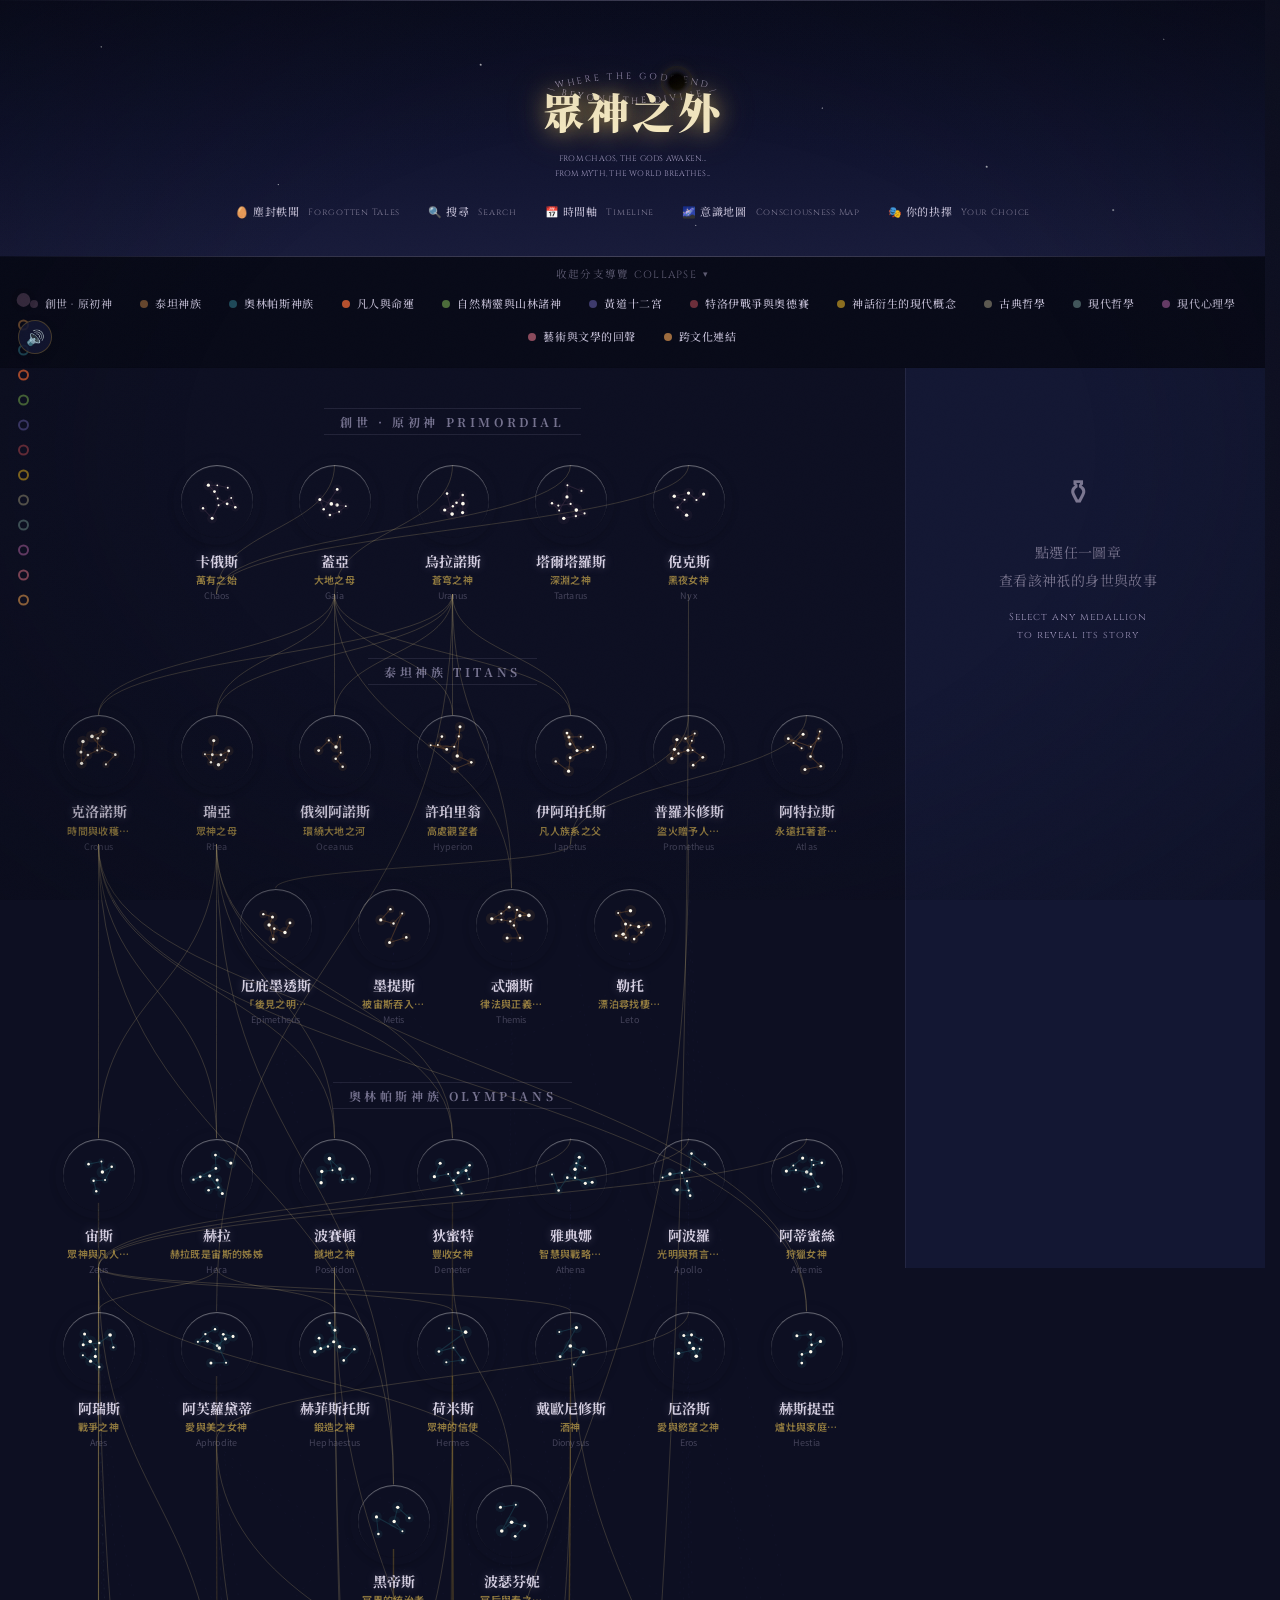
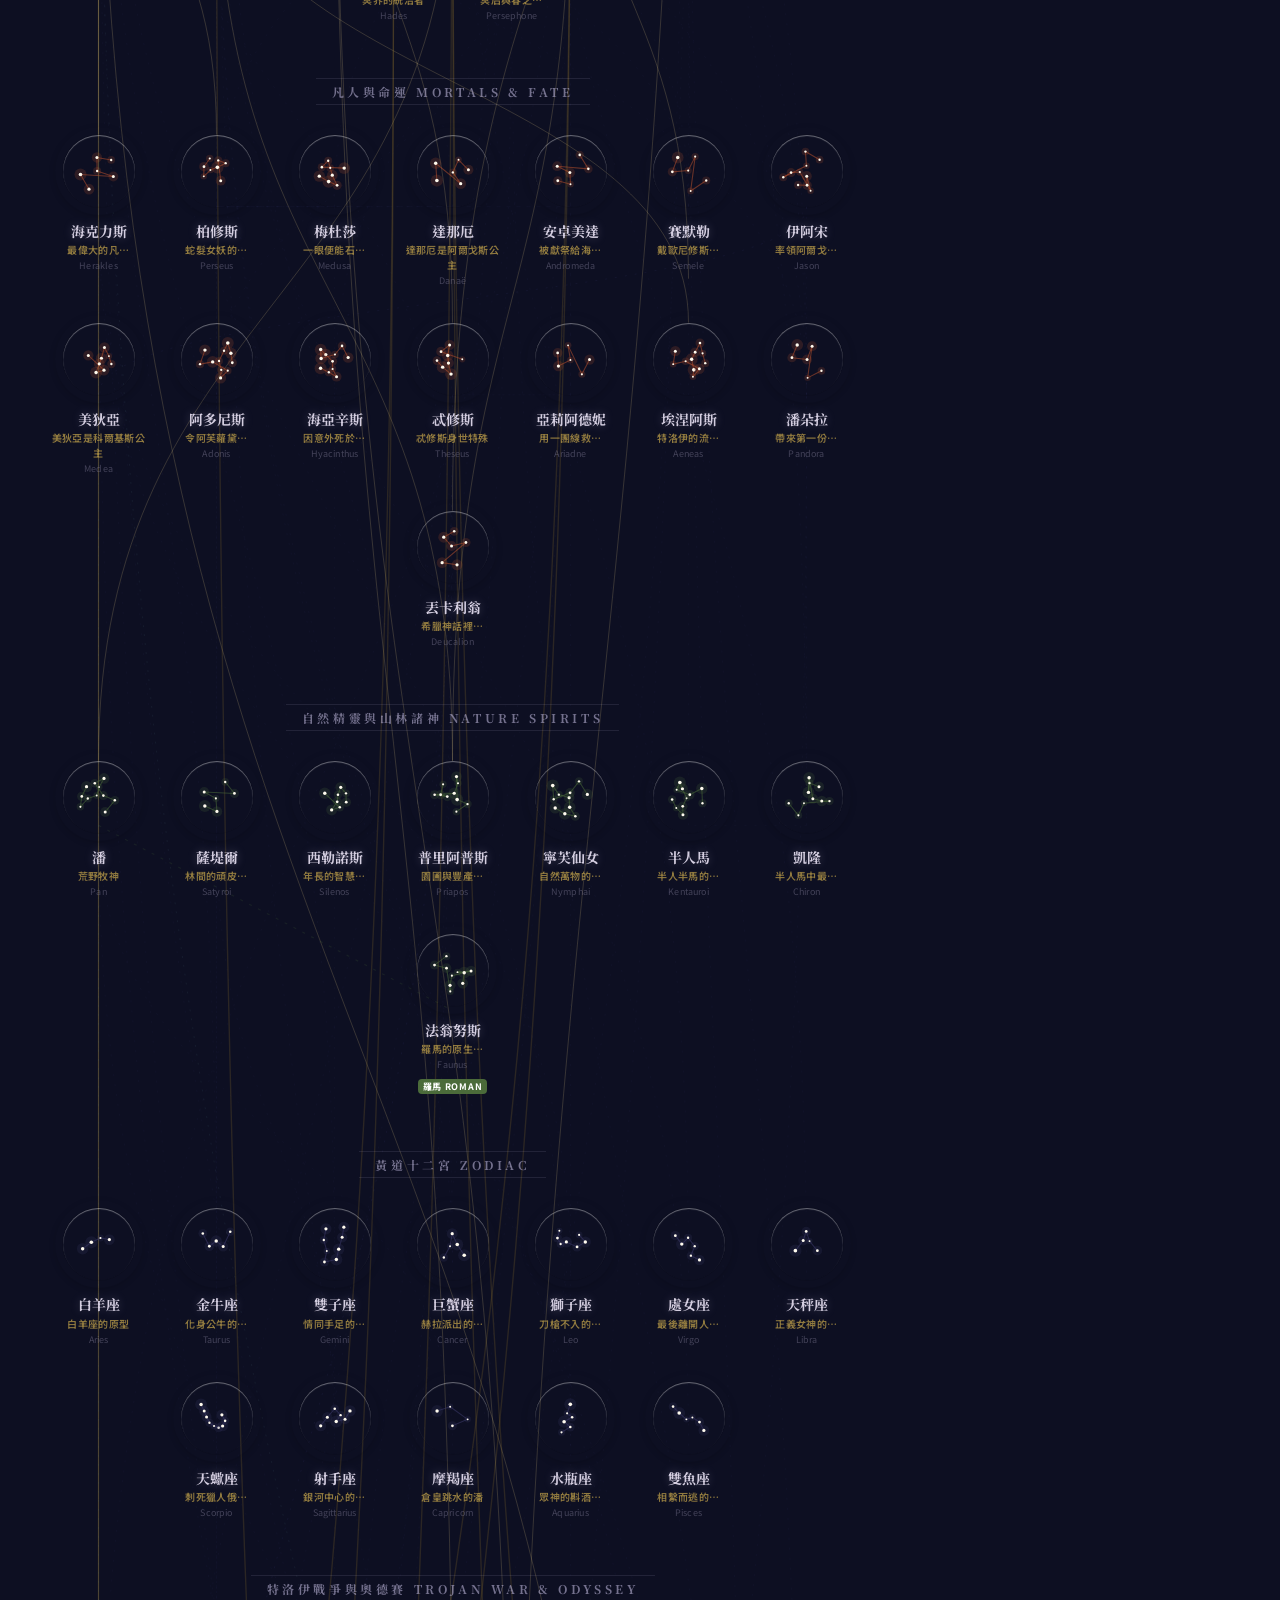
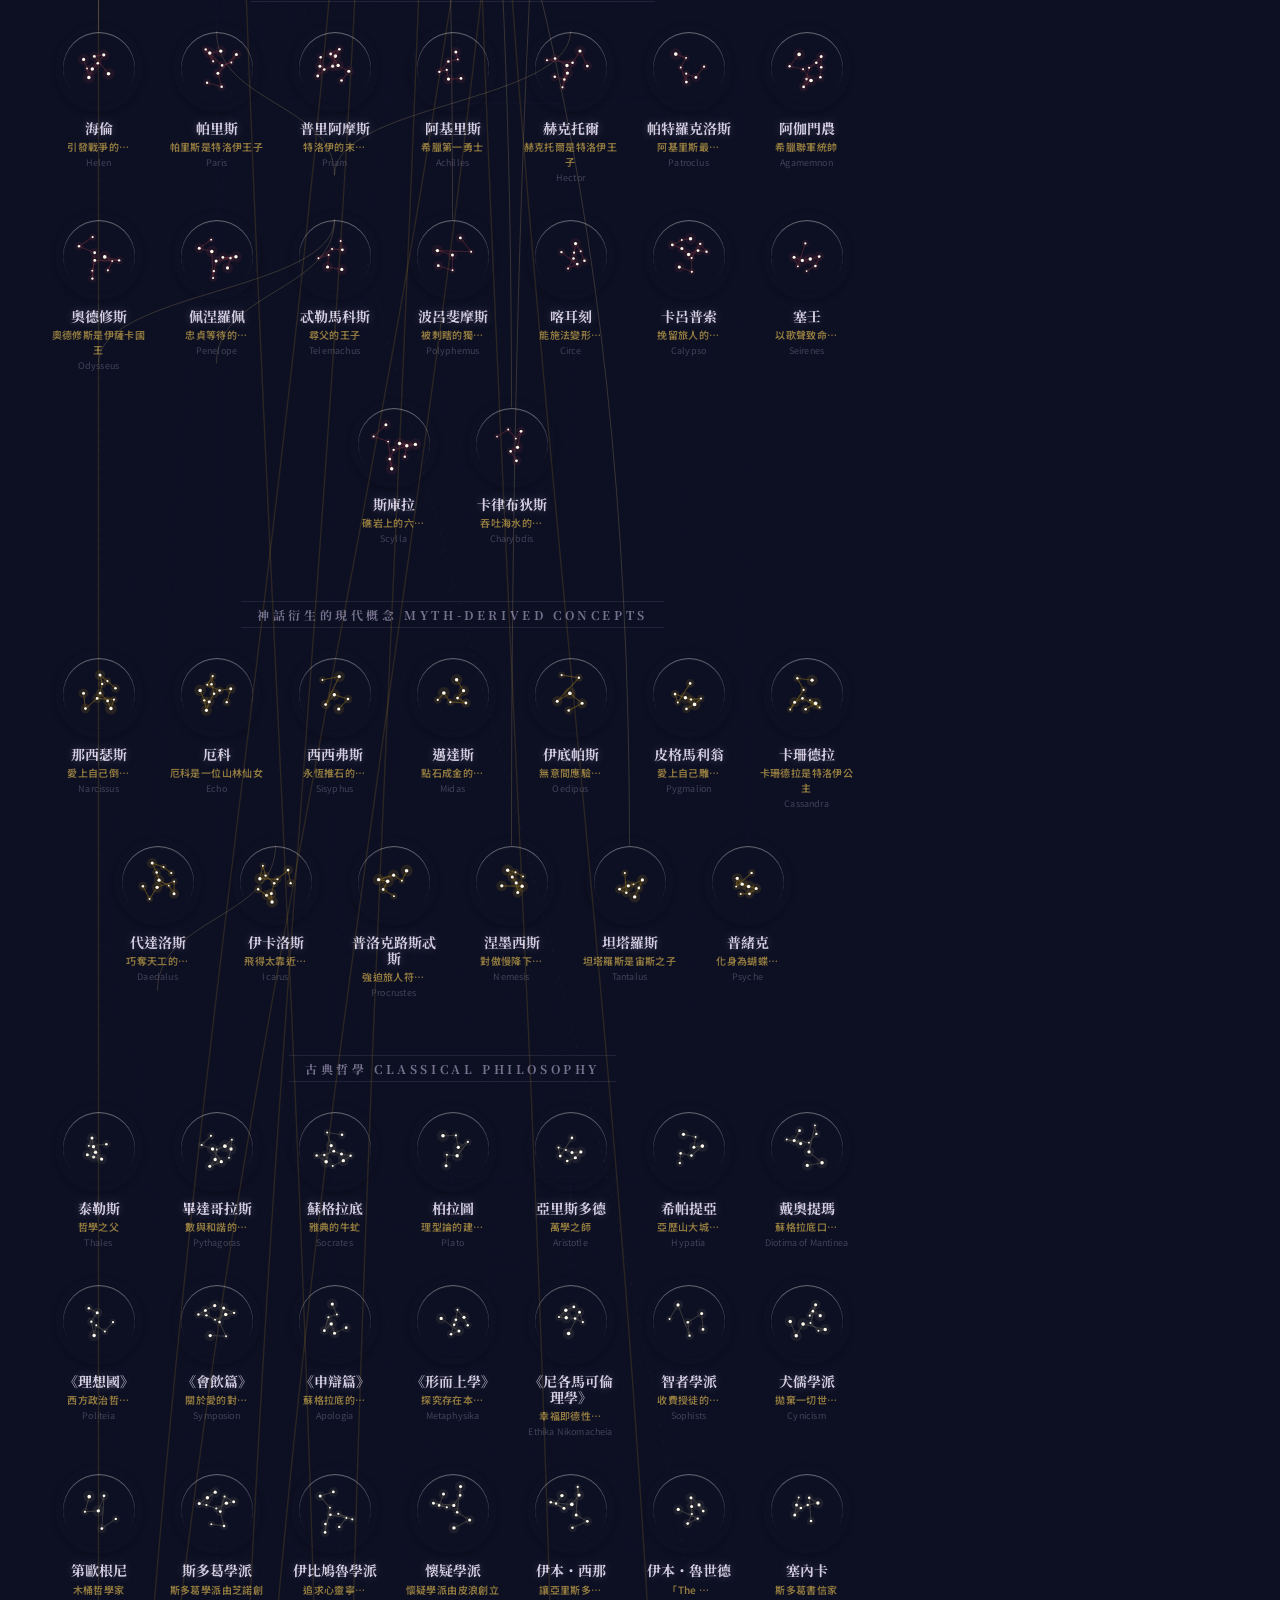
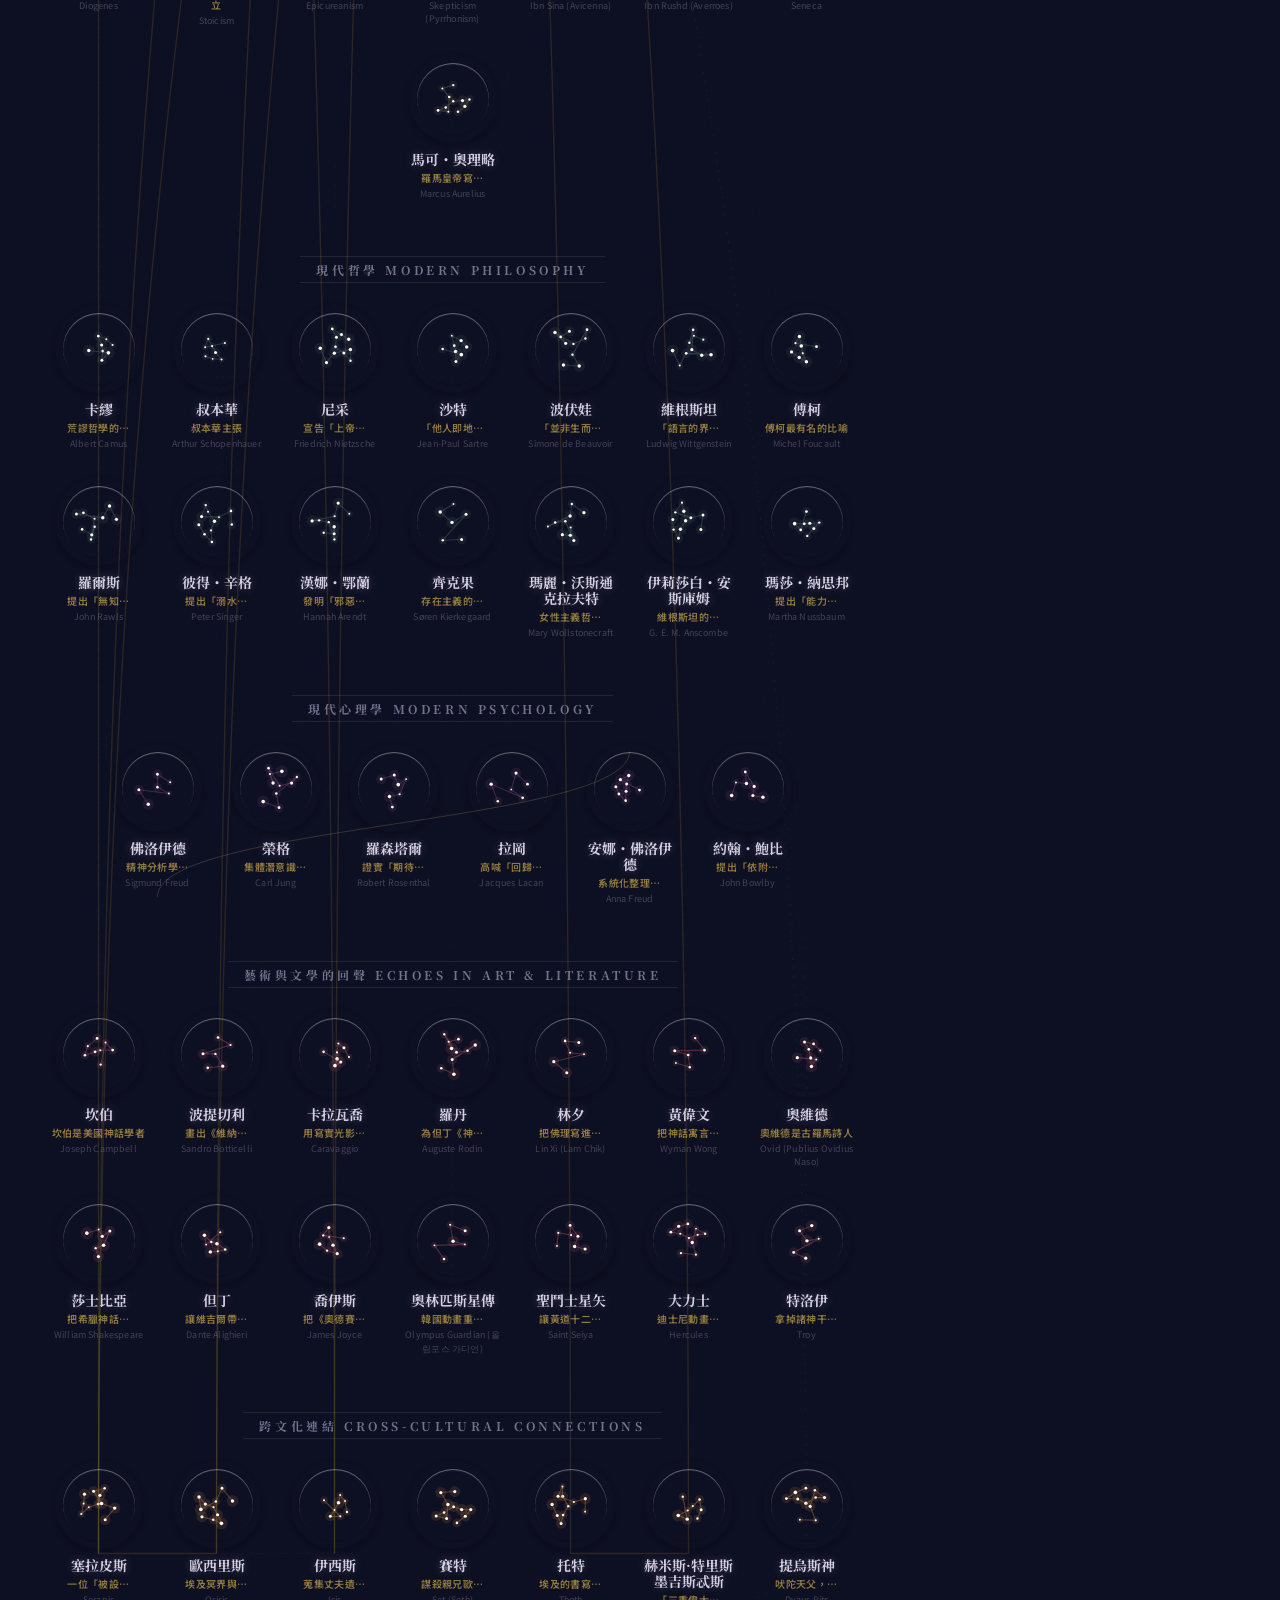
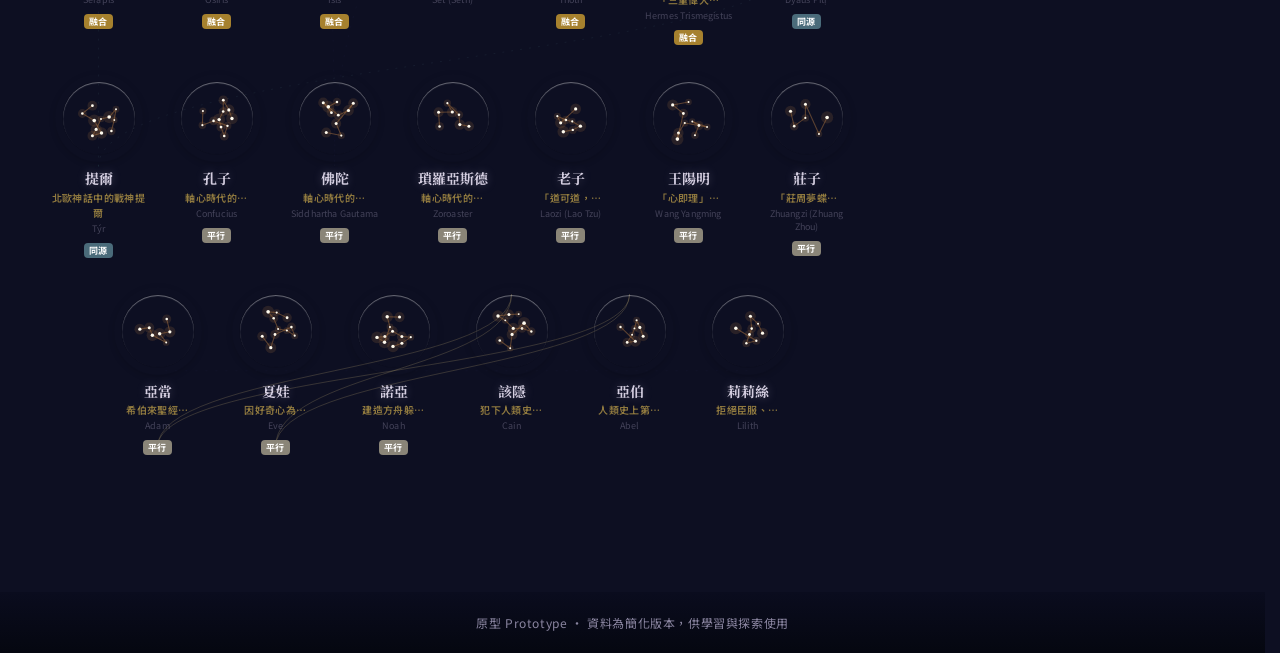
==== commit 0196b99b: "feat: enrich companion shadow with philosophical evolution animations" ====
--- a/family.html
+++ b/family.html
@@ -239,7 +239,7 @@
   </svg>
 </div>
 
-<!-- 调节面板 -->
+<!-- 调节面板 - 开发完成后删除 -->
 <div class="comp-tuner" id="compTuner">
   <div class="comp-tuner-header">
     <span>影子调试</span>
@@ -277,6 +277,24 @@
   </div>
   <button class="comp-tuner-reset" onclick="resetCompanionTuner()">重置</button>
   <button class="comp-tuner-copy" onclick="copyCompanionValues()">复制数值</button>
+
+  <!-- 進化測試按鈕 -->
+  <div style="margin-top:16px; padding-top:12px; border-top:1px solid rgba(201,168,76,0.2);">
+    <span style="font-size:10px; color:#9a93b8; font-family:'Noto Sans TC',sans-serif;">測試進化效果</span>
+    <div style="display:grid; grid-template-columns:1fr 1fr; gap:4px; margin-top:8px;">
+      <button class="tuner-test-btn" onclick="testShadowEvolution('stoicism')">斯多葛</button>
+      <button class="tuner-test-btn" onclick="testShadowEvolution('existentialism')">存在</button>
+      <button class="tuner-test-btn" onclick="testShadowEvolution('rationalism')">理性</button>
+      <button class="tuner-test-btn" onclick="testShadowEvolution('eastern')">東方</button>
+      <button class="tuner-test-btn" onclick="testShadowEvolution('buddhism')">佛教</button>
+      <button class="tuner-test-btn" onclick="testShadowEvolution('skepticism')">懷疑</button>
+      <button class="tuner-test-btn" onclick="testShadowEvolution('epicureanism')">伊壁</button>
+      <button class="tuner-test-btn" onclick="testShadowEvolution('pragmatism')">實用</button>
+    </div>
+    <div style="margin-top:8px;">
+      <button class="comp-tuner-reset" onclick="resetShadowEvolution()" style="width:100%;">重置進化</button>
+    </div>
+  </div>
 </div>
 
 <button class="sound-fab" id="soundToggle" onclick="toggleSound()" aria-label="切換音效">🔊</button>
--- a/styles.css
+++ b/styles.css
@@ -759,14 +759,12 @@
 .egg-content .egg-text{
   font-family:'Noto Serif TC', serif;
   font-weight:500;
-  font-size:11px;
+  font-size:12px;
   line-height:1.55;
   letter-spacing:0.04em;
-  /* 刻入玻璃的效果 */
-  color:rgba(30, 25, 20, 0.9);
-  text-shadow:
-    0 1px 0 rgba(255, 255, 255, 0.5),
-    0 0 6px rgba(255, 255, 255, 0.25);
+  /* 金色淺色系，深色底也能清晰閱讀 */
+  color:#F5E6C8;
+  text-shadow: 0 0 8px rgba(200, 160, 80, 0.5);
 }
 .egg-num{
   position:absolute;
@@ -1345,19 +1343,10 @@
   color:var(--ink);
   margin-bottom:16px;
   font-family:'Noto Serif TC', serif;
-}
-.detail-story .story-hook{
-  display:block;
-  font-size:13px;
-  font-weight:600;
-  color:var(--gold);
-  line-height:1.7;
-  padding:12px 14px;
-  margin-bottom:14px;
-  background:linear-gradient(135deg, rgba(201,168,76,0.08), rgba(201,168,76,0.03));
+  padding:14px 16px;
+  background:linear-gradient(135deg, rgba(201,168,76,0.06), rgba(201,168,76,0.02));
   border-left:3px solid var(--gold);
   border-radius:0 8px 8px 0;
-  font-family:'Noto Serif TC', serif;
 }
 
 .concept-diagram{
@@ -2058,13 +2047,21 @@
   pointer-events:none;
   z-index:25;
   opacity:0;
-  transition:opacity 2.5s ease;
+  transition:
+    opacity 2.5s ease,
+    filter 1.5s ease,
+    transform 1.2s ease;
   overflow:visible;
+  user-select:none;
+  -webkit-user-select:none;
+  -moz-user-select:none;
+  -ms-user-select:none;
 }
 .companion-shadow svg{
   overflow:visible;
   width:100%;
   height:100%;
+  transition:filter 1.5s ease;
 }
 .companion-shadow.present{
   opacity:1;
@@ -2078,13 +2075,16 @@
 
 .companion-form{
   animation:compMistFloat 8s ease-in-out infinite;
+  transition:transform 1.5s ease;
 }
 
 .comp-core ellipse{
   fill:rgba(200, 195, 220, 0.25);
+  transition:fill 1.5s ease;
 }
 .comp-halo ellipse{
   fill:rgba(200, 195, 220, 0.12);
+  transition:fill 1.5s ease, opacity 1.5s ease;
 }
 
 /* ---------- Companion Tuner (Dev Only) ---------- */
@@ -2172,6 +2172,25 @@
   color:#c9c5d6;
 }
 
+/* 進化測試按鈕 */
+.tuner-test-btn{
+  width:100%;
+  padding:6px 4px;
+  background:transparent;
+  border:1px solid rgba(201, 168, 76, 0.25);
+  border-radius:4px;
+  color:#9a93b8;
+  font-size:11px;
+  cursor:pointer;
+  font-family:'Noto Sans TC', sans-serif;
+  transition:all .2s ease;
+}
+.tuner-test-btn:hover{
+  background:rgba(201, 168, 76, 0.15);
+  color:#c9c5d6;
+  border-color:rgba(201, 168, 76, 0.5);
+}
+
 @keyframes companionDrift{
   0%, 100%{ transform:translate(0, 0); }
   25%{ transform:translate(3px, -2px); }
@@ -2183,6 +2202,266 @@
   0%, 100%{ transform:translate(0, 0) scale(1); }
   33%{ transform:translate(4px, -2px) scale(1.02); }
   66%{ transform:translate(2px, 2px) scale(0.98); }
+}
+
+/* ---------- Companion Shadow: Philosophical Evolution ---------- */
+/* 每個傾向都有獨特的視覺語言——深層哲學意義的視覺化 */
+
+/* 傾向轉變動畫 */
+.companion-shadow.tendency-shifting{
+  animation:tendencyPulse 2s ease-in-out;
+}
+
+@keyframes tendencyPulse{
+  0%, 100%{ filter:brightness(1); transform:scale(1); }
+  50%{ filter:brightness(1.5); transform:scale(1.05); }
+}
+
+/* ========== 存在主義：自由墜落 ========== */
+/* 尼采、沙特、卡繆——沒有預定本質，只有選擇與焦慮 */
+/* 戲劇化的不穩定，像是隨時會散去又聚攏的霧氣 */
+.companion-shadow.tendency-existentialism .companion-form{
+  animation:existentialFreefall 8s cubic-bezier(0.4, 0, 0.6, 1) infinite;
+}
+@keyframes existentialFreefall{
+  0%{ transform:translateX(-8px) translateY(5px) rotate(-4deg) scaleY(0.95); filter:blur(5px); }
+  20%{ transform:translateX(6px) translateY(-8px) rotate(3deg) scaleY(1.05); filter:blur(4px); }
+  40%{ transform:translateX(-10px) translateY(10px) rotate(-5deg) scaleY(0.9); filter:blur(6px); }
+  60%{ transform:translateX(12px) translateY(-5px) rotate(4deg) scaleY(1.08); filter:blur(3px); }
+  80%{ transform:translateX(-5px) translateY(8px) rotate(-2deg) scaleY(0.92); filter:blur(5px); }
+  100%{ transform:translateX(-8px) translateY(5px) rotate(-4deg) scaleY(0.95); filter:blur(5px); }
+}
+/* 光暈：週期性崩解與重組 */
+.companion-shadow.tendency-existentialism .comp-halo ellipse{
+  animation:existentialDisintegrate 6s ease-in-out infinite;
+}
+@keyframes existentialDisintegrate{
+  0%, 100%{ opacity:0.15; transform:scale(1); filter:blur(3px); }
+  30%{ opacity:0.08; transform:scale(1.1) translateX(5px); filter:blur(8px); }
+  60%{ opacity:0.2; transform:scale(0.92) translateX(-3px); filter:blur(2px); }
+}
+
+/* ========== 斯多葛主義：石化永恆 ========== */
+/* 塞涅卡、愛比克泰德——控制能控制的，接受不能控制的 */
+/* 幾乎靜止，只有微不可察的呼吸 */
+.companion-shadow.tendency-stoicism .companion-form{
+  animation:stoicEternal 20s ease-in-out infinite;
+}
+@keyframes stoicEternal{
+  0%, 100%{ transform:translateX(0) translateY(0) rotate(0deg) scale(1); filter:blur(4px); }
+  50%{ transform:translateX(0) translateY(-1px) rotate(0.2deg) scale(1.005); filter:blur(4px); }
+}
+/* 光暈：微弱到幾乎看不見，像是被內化了 */
+.companion-shadow.tendency-stoicism .comp-halo ellipse{
+  animation:stoicInner 15s ease-in-out infinite;
+}
+@keyframes stoicInner{
+  0%, 100%{ opacity:0.04; transform:scale(0.98); }
+  50%{ opacity:0.06; transform:scale(1.02); }
+}
+
+/* ========== 效益主義：波紋擴散 ========== */
+/* 邊沁、辛格——最大幸福原則，向外擴展的影響力 */
+/* 從核心向外擴散的節奏，像是投入湖中的石子 */
+.companion-shadow.tendency-utilitarianism .companion-form{
+  animation:utilExpand 6s ease-out infinite;
+  transform-origin:bottom center;
+}
+@keyframes utilExpand{
+  0%{ transform:scale(1) translateY(0); filter:blur(4px); }
+  50%{ transform:scale(1.08) translateY(-3px); filter:blur(3px); }
+  100%{ transform:scale(1) translateY(0); filter:blur(4px); }
+}
+/* 光暈：金色波紋向外擴散 */
+.companion-shadow.tendency-utilitarianism .comp-halo ellipse{
+  animation:utilRipple 4s ease-out infinite;
+}
+@keyframes utilRipple{
+  0%{ opacity:0.2; transform:scale(1); filter:blur(2px) brightness(1); }
+  50%{ opacity:0.35; transform:scale(1.15) translateX(3px) translateY(2px); filter:blur(4px) brightness(1.3); }
+  100%{ opacity:0.2; transform:scale(1); filter:blur(2px) brightness(1); }
+}
+
+/* ========== 義務論：鐵律精準 ========== */
+/* 康德——絕對命令，必須如此行為 */
+/* 嚴謹、方正、不可動搖 */
+/* 冷藍色調：鐵律的莊嚴 */
+.companion-shadow.tendency-deontology .comp-core ellipse{
+  fill:rgba(140, 170, 210, 0.38);
+}
+.companion-shadow.tendency-deontology .comp-halo ellipse{
+  fill:rgba(140, 170, 210, 0.15);
+}
+.companion-shadow.tendency-deontology .companion-form{
+  animation:deonticRigid 10s ease-in-out infinite;
+}
+@keyframes deonticRigid{
+  0%, 100%{ transform:translateX(0) translateY(-3px) rotate(0deg) scale(1); }
+  25%{ transform:translateX(0) translateY(-3px) rotate(0.5deg) scale(1.005); }
+  50%{ transform:translateX(0) translateY(-4px) rotate(0deg) scale(1); }
+  75%{ transform:translateX(0) translateY(-3px) rotate(-0.5deg) scale(0.995); }
+}
+/* 光暈：收緊的紀律感 */
+.companion-shadow.tendency-deontology .comp-halo ellipse{
+  animation:deonticConstrict 8s ease-in-out infinite;
+}
+@keyframes deonticConstrict{
+  0%, 100%{ opacity:0.1; transform:scale(1); filter:blur(2px); }
+  50%{ opacity:0.06; transform:scale(0.95); filter:blur(1px); }
+}
+
+/* ========== 理性主義：沉思的重量 ========== */
+/* 柏拉圖、亞里斯多德——思想的重量，前傾的姿態 */
+/* 穩重、有深度，微微前傾像是陷入思考 */
+.companion-shadow.tendency-rationalism .companion-form{
+  animation:rationalContemplate 9s ease-in-out infinite;
+  transform-origin:top center;
+}
+@keyframes rationalContemplate{
+  0%, 100%{ transform:translateX(-3px) translateY(-5px) rotate(2deg) scale(1.02); filter:blur(4px); }
+  30%{ transform:translateX(-4px) translateY(-8px) rotate(3deg) scale(1.04); filter:blur(3px); }
+  60%{ transform:translateX(-3px) translateY(-6px) rotate(2.5deg) scale(1.03); filter:blur(3px); }
+}
+/* 光暈：清晰的光芒，像是理性之光 */
+.companion-shadow.tendency-rationalism .comp-halo ellipse{
+  animation:rationalClarity 7s ease-in-out infinite;
+}
+@keyframes rationalClarity{
+  0%, 100%{ opacity:0.12; transform:scale(1); filter:blur(2px) brightness(1); }
+  50%{ opacity:0.25; transform:scale(1.08); filter:blur(1px) brightness(1.4); }
+}
+
+/* ========== 懷疑論：若隱若現 ========== */
+/* 皮羅、蒙田——什麼都不知道，連懷疑本身也值得懷疑 */
+/* 不斷閃爍，像是隨時會消失 */
+.companion-shadow.tendency-skepticism .companion-form{
+  animation:skepticalVanish 5s ease-in-out infinite;
+}
+@keyframes skepticalVanish{
+  0%{ opacity:1; transform:translateX(0) translateY(0) rotate(0deg); filter:blur(4px); }
+  20%{ opacity:0.4; transform:translateX(2px) translateY(-1px) rotate(0.5deg); filter:blur(6px); }
+  40%{ opacity:0.9; transform:translateX(-1px) translateY(1px) rotate(-0.5deg); filter:blur(3px); }
+  60%{ opacity:0.3; transform:translateX(1px) translateY(0) rotate(0deg); filter:blur(8px); }
+  80%{ opacity:0.8; transform:translateX(-2px) translateY(-1px) rotate(-0.3deg); filter:blur(5px); }
+  100%{ opacity:1; transform:translateX(0) translateY(0) rotate(0deg); filter:blur(4px); }
+}
+/* 光暈：透明度劇烈波動 */
+.companion-shadow.tendency-skepticism .comp-halo ellipse{
+  animation:skepticalFlicker 3s ease-in-out infinite;
+}
+@keyframes skepticalFlicker{
+  0%, 100%{ opacity:0.15; filter:blur(3px); }
+  25%{ opacity:0.02; filter:blur(10px); }
+  50%{ opacity:0.2; filter:blur(2px); }
+  75%{ opacity:0.05; filter:blur(12px); }
+}
+
+/* ========== 東方哲學：道法自然 ========== */
+/* 老子、莊子——無為，與道合一 */
+/* 如水般流動，沒有強烈的意圖 */
+.companion-shadow.tendency-eastern .companion-form{
+  animation:easternFlow 12s ease-in-out infinite;
+  transform-origin:center;
+}
+@keyframes easternFlow{
+  0%, 100%{ transform:translateX(0) translateY(0) rotate(0deg) skewX(0deg); filter:blur(4px); }
+  25%{ transform:translateX(4px) translateY(-2px) rotate(1deg) skewX(0.5deg); filter:blur(5px); }
+  50%{ transform:translateX(0) translateY(2px) rotate(0deg) skewX(0deg); filter:blur(4px); }
+  75%{ transform:translateX(-4px) translateY(-2px) rotate(-1deg) skewX(-0.5deg); filter:blur(5px); }
+}
+/* 光暈：柔和的呼吸，像是與自然合一 */
+.companion-shadow.tendency-eastern .comp-halo ellipse{
+  animation:easternBreathe 10s ease-in-out infinite;
+}
+@keyframes easternBreathe{
+  0%, 100%{ opacity:0.08; transform:scale(1); filter:blur(4px); }
+  50%{ opacity:0.18; transform:scale(1.12) translateY(-2px); filter:blur(6px); }
+}
+
+/* ========== 佛教：空性的呼吸 ========== */
+/* 佛陀——一切有為法，如夢幻泡影 */
+/* 週期性的消散與重建，像是呼吸與輪迴 */
+.companion-shadow.tendency-buddhism .companion-form{
+  animation:buddhistImpermanence 10s ease-in-out infinite;
+}
+@keyframes buddhistImpermanence{
+  0%{ opacity:0.9; transform:translateX(0) translateY(0) scale(1); filter:blur(4px); }
+  40%{ opacity:0.3; transform:translateX(0) translateY(3px) scale(0.85); filter:blur(10px); }
+  60%{ opacity:0.2; transform:translateX(0) translateY(5px) scale(0.75); filter:blur(15px); }
+  80%{ opacity:0.5; transform:translateX(0) translateY(2px) scale(0.9); filter:blur(8px); }
+  100%{ opacity:0.9; transform:translateX(0) translateY(0) scale(1); filter:blur(4px); }
+}
+/* 光暈：蓮花綻放與凋零 */
+.companion-shadow.tendency-buddhism .comp-halo ellipse{
+  animation:buddhistLotus 8s ease-in-out infinite;
+}
+@keyframes buddhistLotus{
+  0%, 100%{ opacity:0.1; transform:scale(1) rotate(0deg); filter:blur(3px); }
+  50%{ opacity:0.25; transform:scale(1.2) rotate(10deg); filter:blur(5px); }
+}
+
+/* ========== 儒家：端正莊嚴 ========== */
+/* 孔子——君君臣臣，各安其位 */
+/* 穩重、端正、有秩序感 */
+.companion-shadow.tendency-confucianism .companion-form{
+  animation:confucianDignity 12s ease-in-out infinite;
+}
+@keyframes confucianDignity{
+  0%, 100%{ transform:translateX(0) translateY(-2px) rotate(0deg); filter:blur(4px); }
+  50%{ transform:translateX(0) translateY(-3px) rotate(0.3deg); filter:blur(4px); }
+}
+/* 光暈：穩定的責任感，像是鐘聲的餘韻 */
+.companion-shadow.tendency-confucianism .comp-halo ellipse{
+  animation:confucianResonance 9s ease-in-out infinite;
+}
+@keyframes confucianResonance{
+  0%, 40%, 100%{ opacity:0.12; transform:scale(1); filter:blur(3px); }
+  60%{ opacity:0.2; transform:scale(1.05); filter:blur(2px); }
+}
+
+/* ========== 伊比鳩魯主義：愉悅當下 ========== */
+/* 伊比鳩魯——快樂是最高的善，活在當下 */
+/* 輕盈、愉悅的搖擺，像是享受花園的陽光 */
+.companion-shadow.tendency-epicureanism .companion-form{
+  animation:epicureanJoy 7s ease-in-out infinite;
+  transform-origin:bottom center;
+}
+@keyframes epicureanJoy{
+  0%, 100%{ transform:translateX(2px) translateY(0) rotate(-1deg) scale(1); filter:blur(4px); }
+  25%{ transform:translateX(-2px) translateY(-4px) rotate(1.5deg) scale(1.03); filter:blur(3px); }
+  50%{ transform:translateX(3px) translateY(-2px) rotate(-0.5deg) scale(1); filter:blur(4px); }
+  75%{ transform:translateX(-1px) translateY(-5px) rotate(1deg) scale(1.02); filter:blur(3px); }
+}
+/* 光暈：溫暖的光 */
+.companion-shadow.tendency-epicureanism .comp-halo ellipse{
+  animation:epicureanWarm 6s ease-in-out infinite;
+}
+@keyframes epicureanWarm{
+  0%, 100%{ opacity:0.1; transform:scale(1); filter:blur(3px) brightness(1); }
+  50%{ opacity:0.22; transform:scale(1.1); filter:blur(5px) brightness(1.3); }
+}
+
+/* ========== 實用主義：務實調整 ========== */
+/* 詹姆斯、杜威——真理是有用的，時時刻刻調整 */
+/* 不斷微調，尋找最佳位置 */
+.companion-shadow.tendency-pragmatism .companion-form{
+  animation:pragmaticAdjust 6s ease-in-out infinite;
+}
+@keyframes pragmaticAdjust{
+  0%{ transform:translateX(0) translateY(-2px) rotate(0deg); filter:blur(4px); }
+  20%{ transform:translateX(4px) translateY(-1px) rotate(1.5deg); filter:blur(4px); }
+  40%{ transform:translateX(-3px) translateY(-3px) rotate(-1deg); filter:blur(4px); }
+  60%{ transform:translateX(2px) translateY(-4px) rotate(0.5deg); filter:blur(4px); }
+  80%{ transform:translateX(-1px) translateY(-2px) rotate(-0.5deg); filter:blur(4px); }
+  100%{ transform:translateX(0) translateY(-2px) rotate(0deg); filter:blur(4px); }
+}
+/* 光暈：有節奏的脈動，像是思考的節拍 */
+.companion-shadow.tendency-pragmatism .comp-halo ellipse{
+  animation:pragmaticPulse 5s ease-in-out infinite;
+}
+@keyframes pragmaticPulse{
+  0%, 100%{ opacity:0.1; transform:scale(1); }
+  50%{ opacity:0.18; transform:scale(1.06); }
 }
 
 /* ---------- Consciousness Map ---------- */
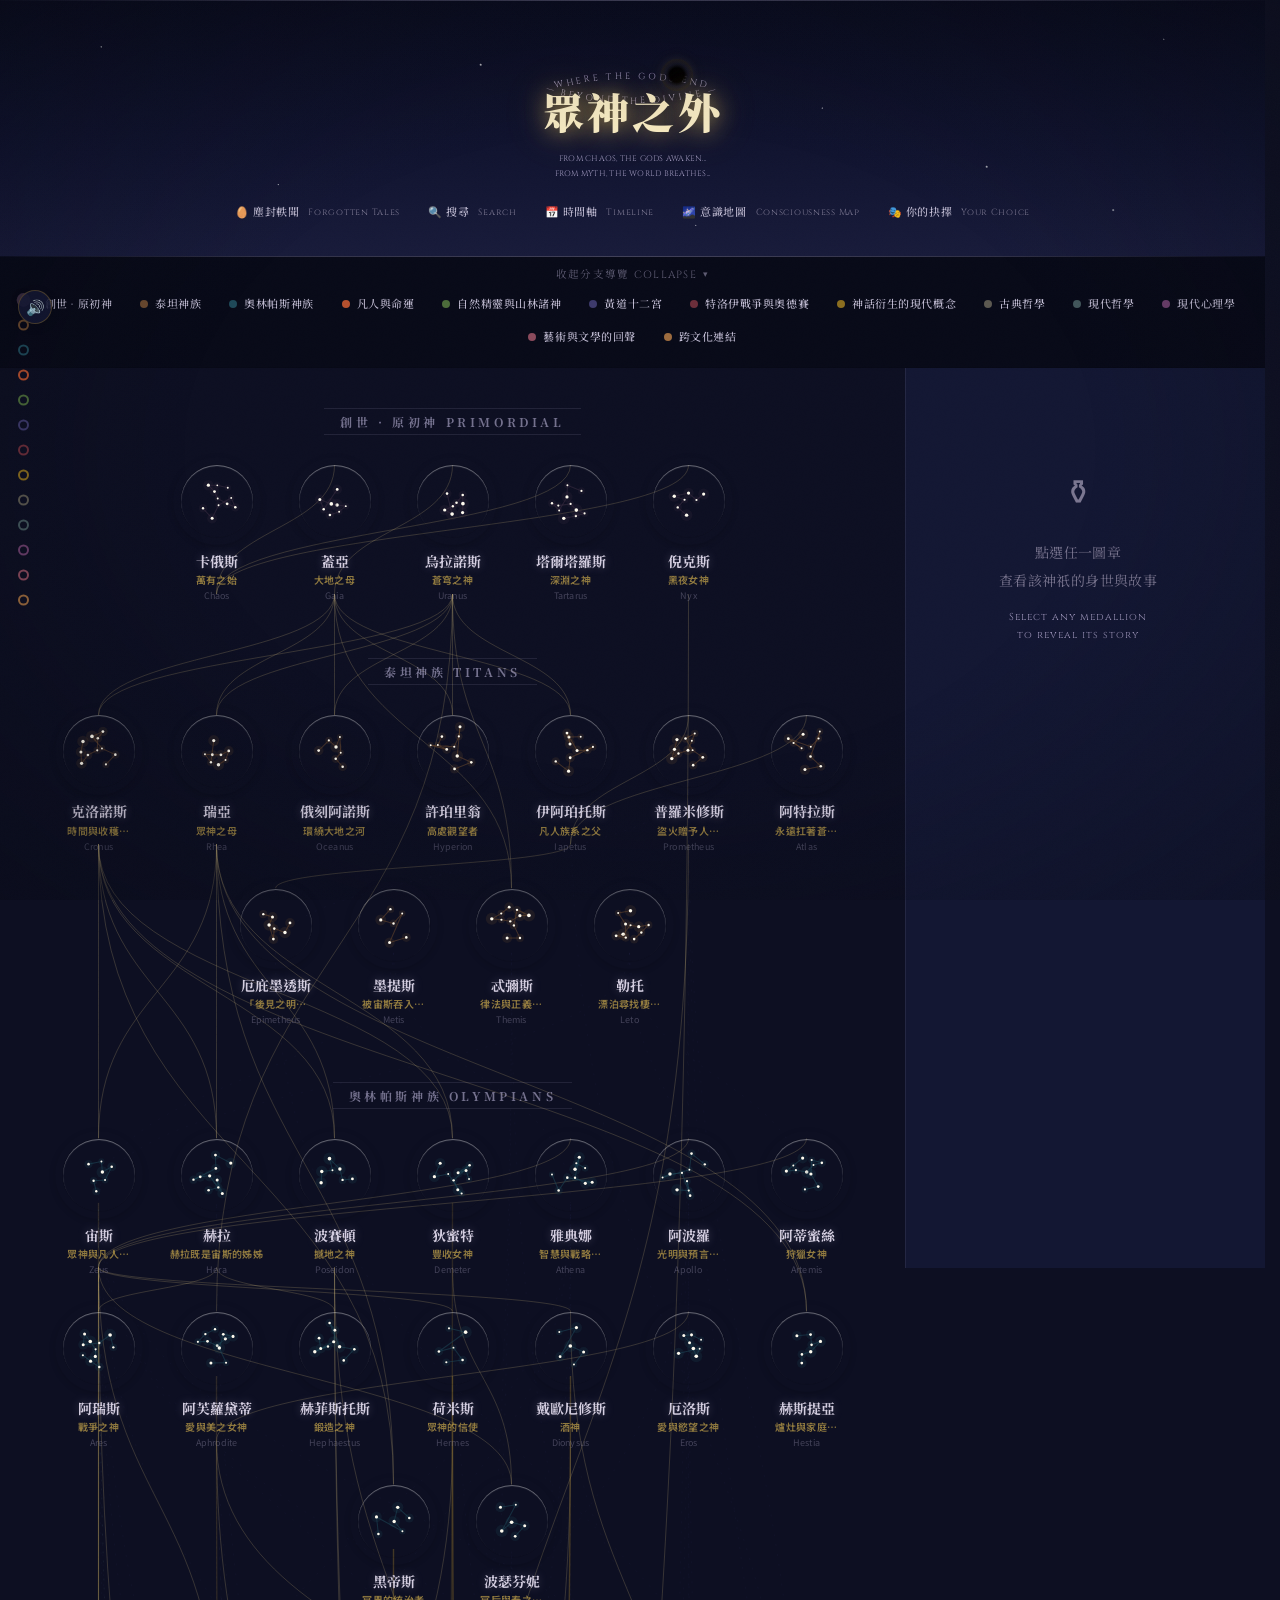
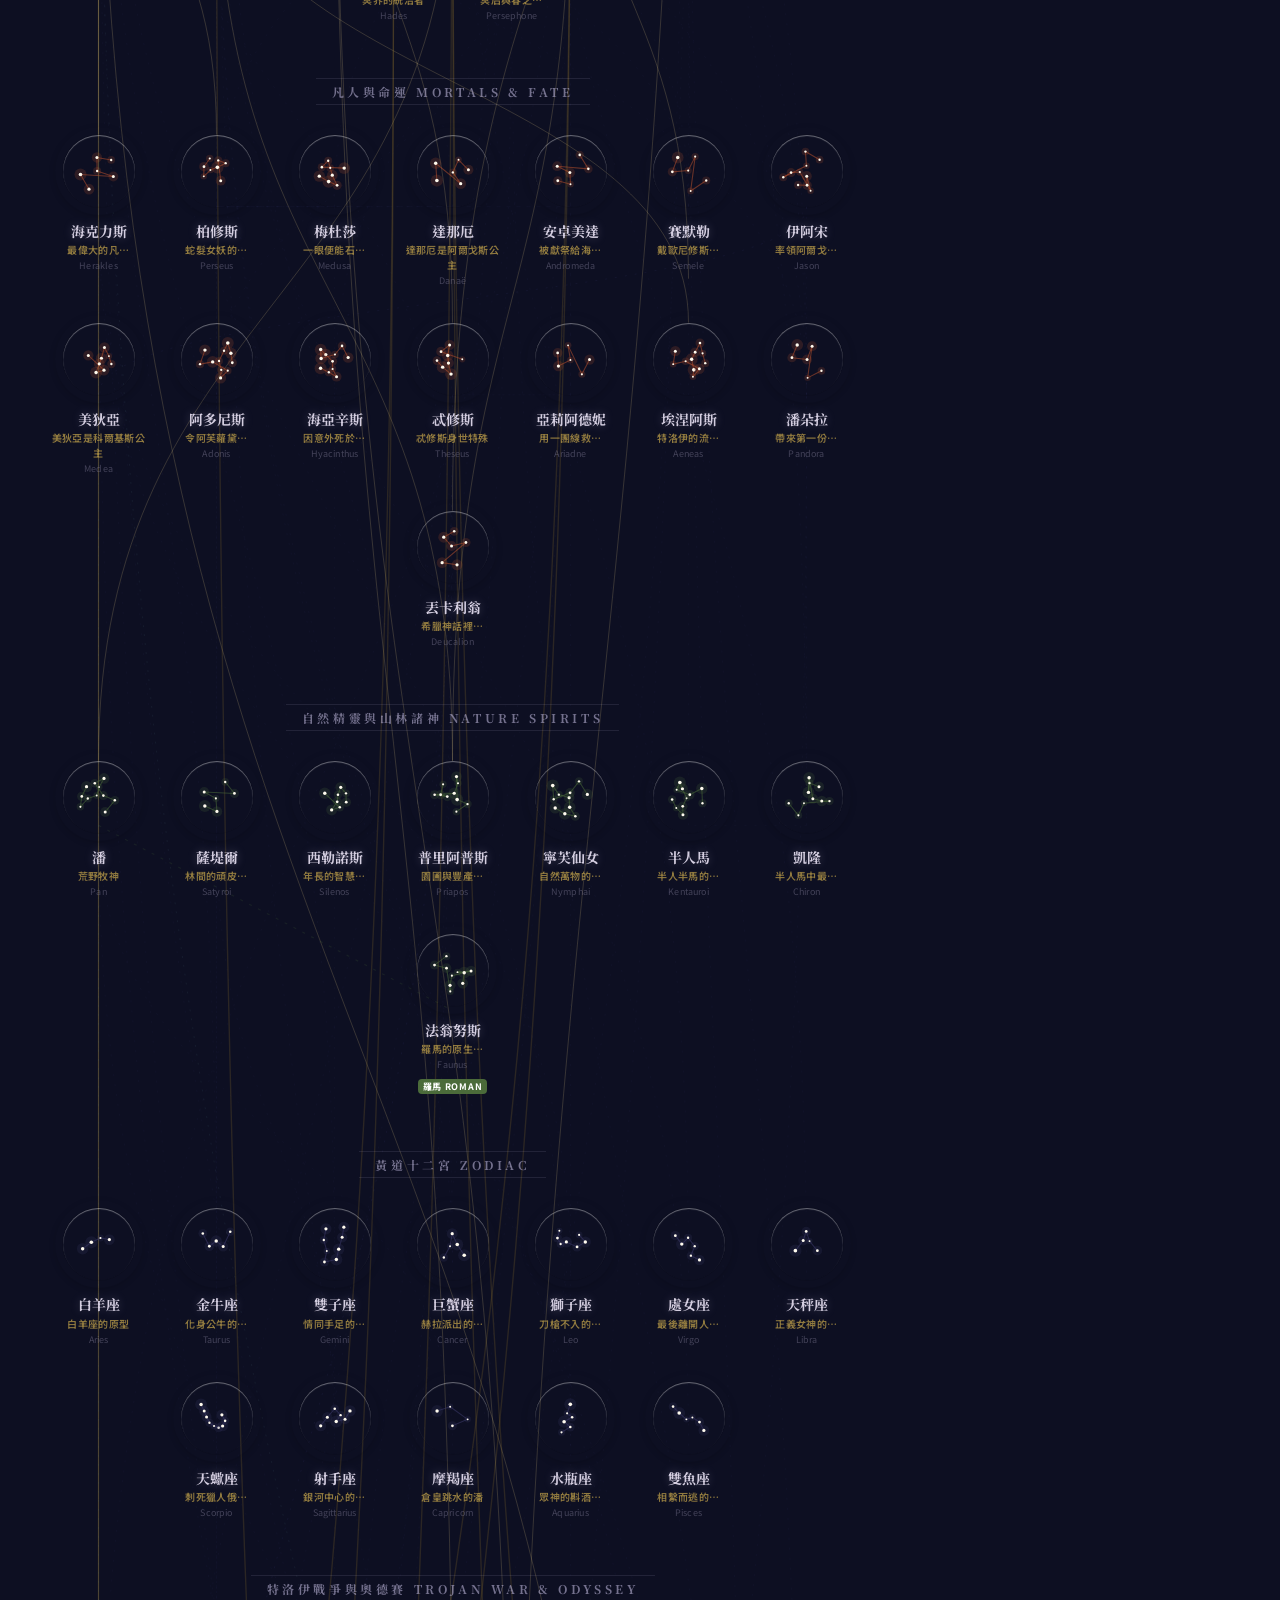
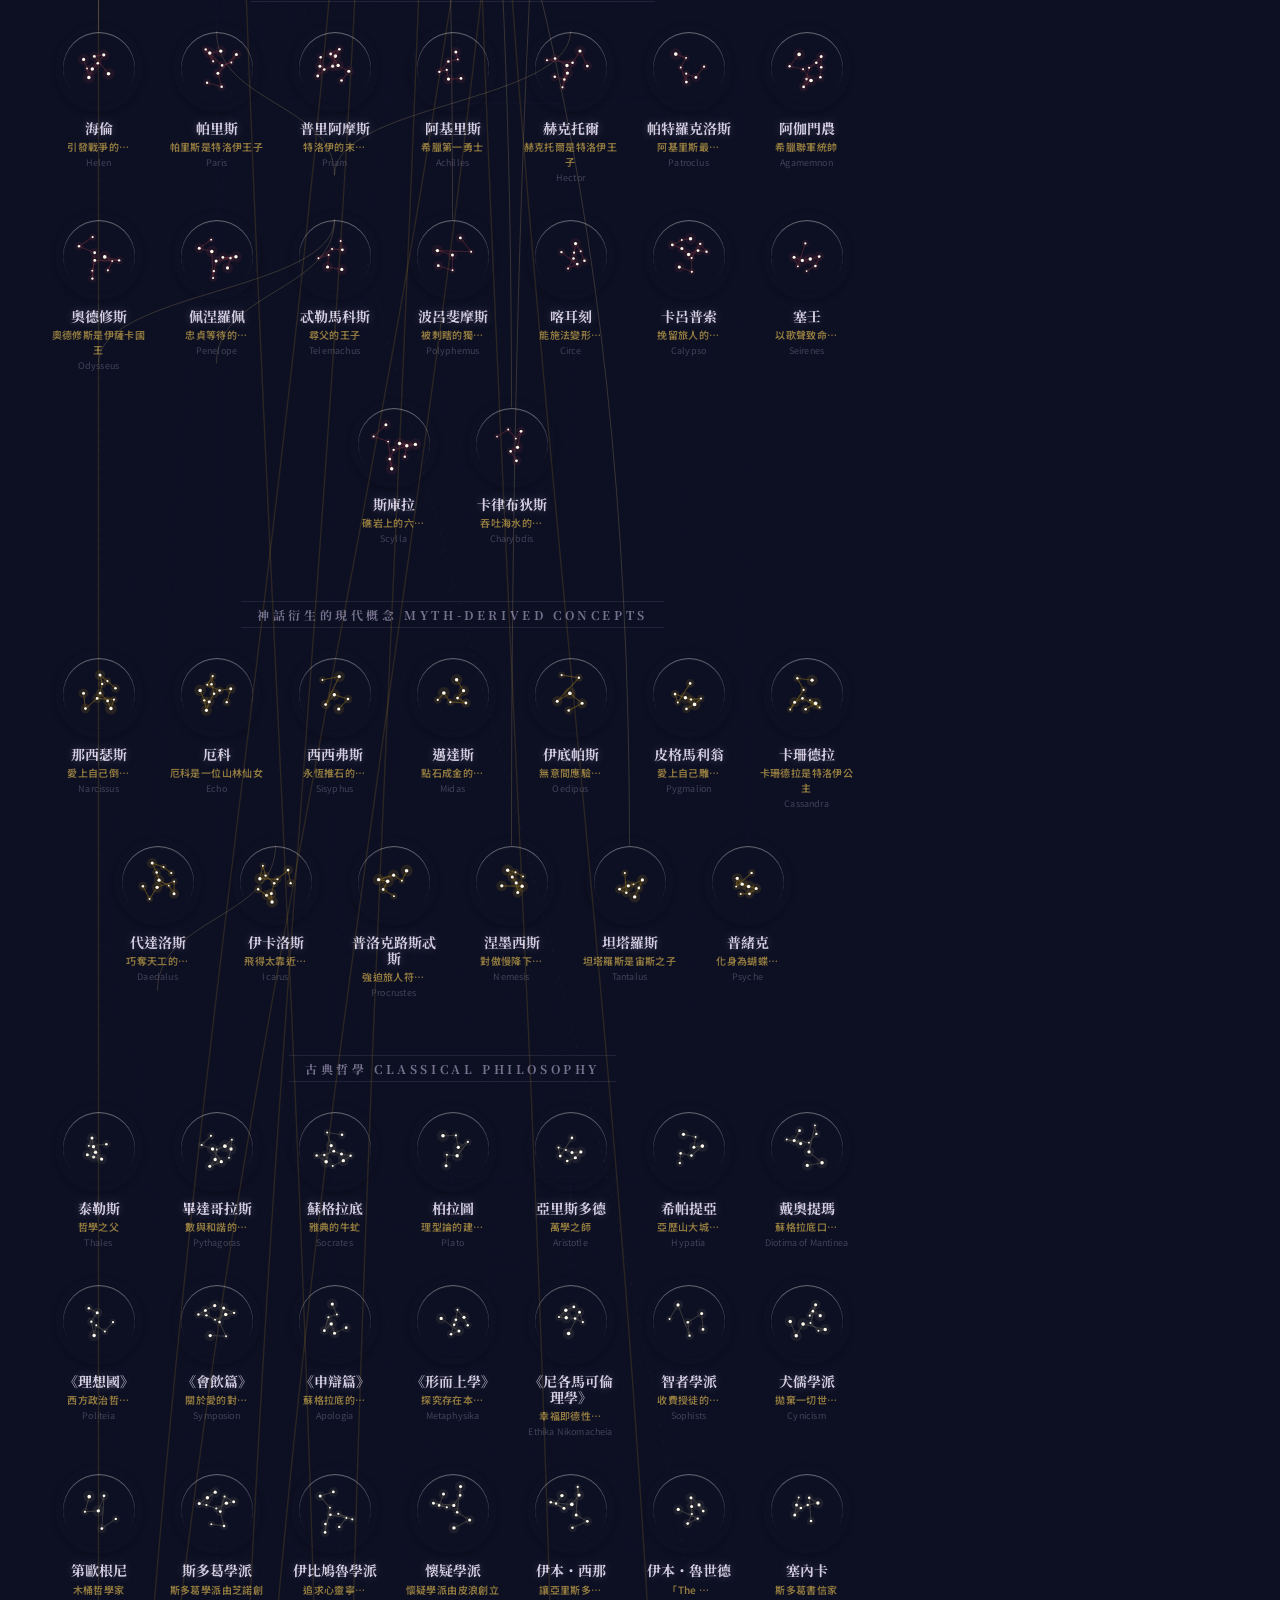
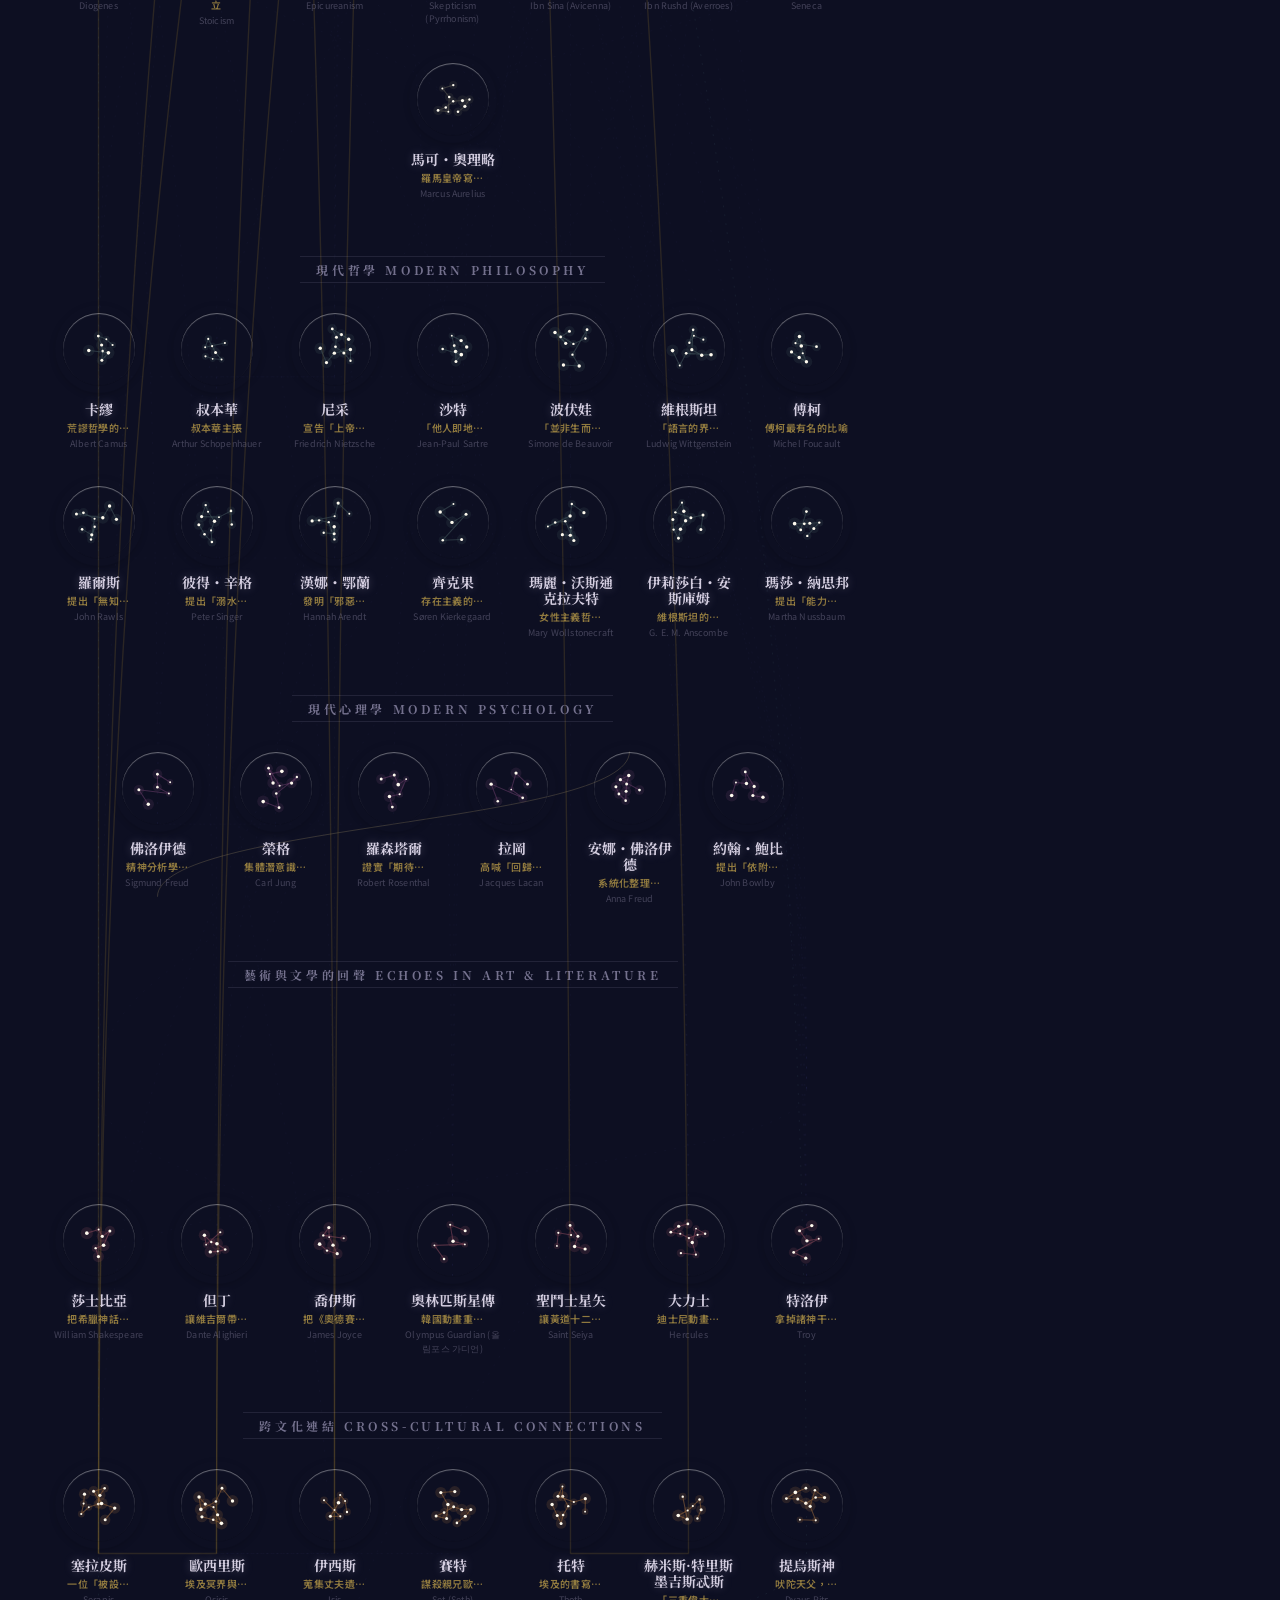
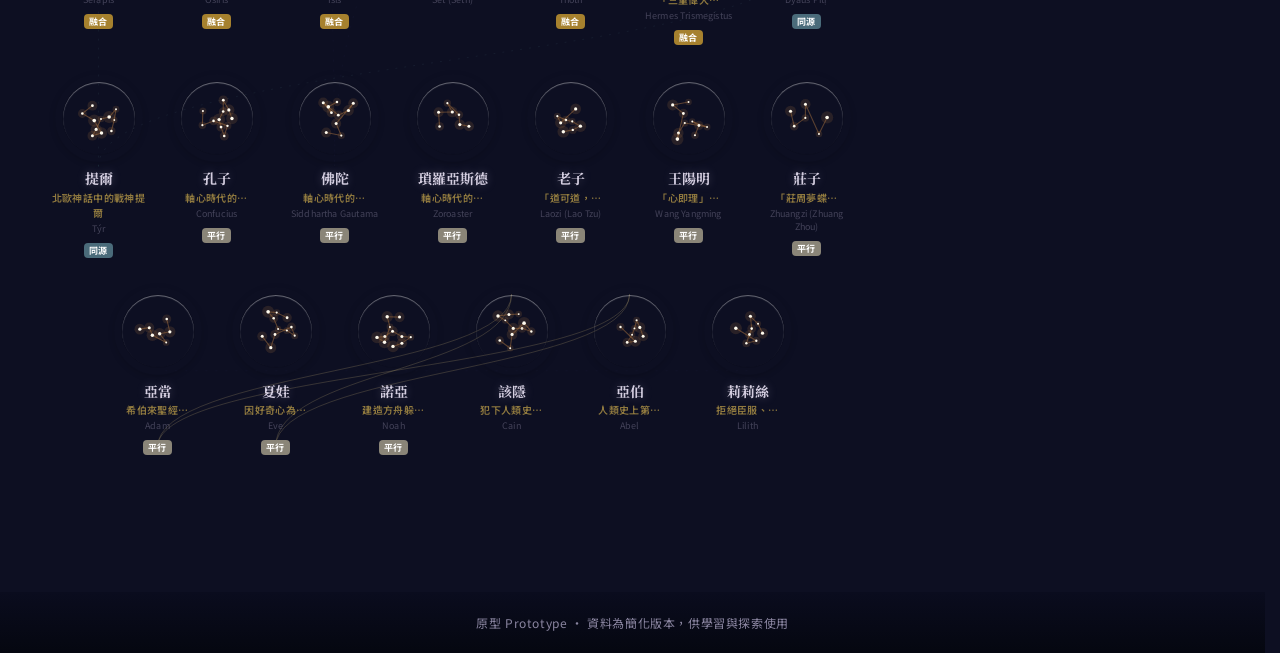
==== commit 78c4f4e0: "feat: polish hover effects — add gravity animation to "之", fade in vortex halos" ====
--- a/family.html
+++ b/family.html
@@ -44,7 +44,7 @@
         <textPath href="#arcBottom" startOffset="50%" text-anchor="middle">— BEYOND THE DIVINE —</textPath>
       </text>
     </svg>
-    <h1>眾神之<span class="gravity-char">外</span></h1>
+    <h1>眾神<span class="gravity-char-mid">之</span><span class="gravity-char">外</span></h1>
       <a href="index.html" class="home-btn"></a>
   </div>
   <p class="oracle-sub">From chaos, the gods awaken...<br>From myth, the world breathes...</p>
--- a/styles.css
+++ b/styles.css
@@ -154,6 +154,13 @@
   animation:gravitationalPull 5s ease-in-out infinite;
   will-change:transform;
 }
+/* "之"字的引力效果 - 以左边为支点，向黑洞倾斜 */
+.gravity-char-mid{
+  display:inline-block;
+  transform-origin:left center;
+  animation:gravitationalPullMid 5s ease-in-out infinite;
+  will-change:transform;
+}
 @keyframes gravitationalPull{
   0%, 85%, 100%{
     transform:scaleX(1) skewY(0deg) translateX(0) translateY(0);
@@ -162,6 +169,17 @@
   50%{
     transform:scaleX(1.08) skewY(-2deg) translateX(3px) translateY(-2px);
     text-shadow:0 0 12px rgba(255, 200, 100, 0.4);
+  }
+}
+/* "之"字引力动画 - 向右上角黑洞，以左边为支点 */
+@keyframes gravitationalPullMid{
+  0%, 85%, 100%{
+    transform:scaleX(1) skewY(0deg) translateX(0) translateY(0);
+    text-shadow:0 0 5px rgba(201, 168, 76, 0.1);
+  }
+  50%{
+    transform:scaleX(1.05) skewY(-1.5deg) translateX(2px) translateY(-1px);
+    text-shadow:0 0 10px rgba(255, 200, 100, 0.35);
   }
 }
 
@@ -246,7 +264,7 @@
 /* Home button styling - mini black hole, positioned at title */
 .home-btn{
   position:absolute;
-  top:25px;
+  top:18px;
   right:50px;
   display:flex;
   align-items:center;
@@ -294,7 +312,8 @@
   animation:escapeRotate 10s linear infinite;
   z-index:-1;
   filter:blur(2px);
-  opacity:0.6;
+  opacity:0.05;
+  transition:opacity 0.5s ease;
 }
 @keyframes escapeRotate{
   from{ transform:rotate(360deg); }
@@ -411,6 +430,8 @@
   animation:diskRotate 6s linear infinite;
   z-index:-1;
   filter:blur(4px);
+  opacity:0;
+  transition:opacity 0.5s ease;
 }
 @keyframes diskRotate{
   from{ transform:rotate(0deg); }
@@ -435,6 +456,8 @@
   animation:diskRotate 10s linear infinite reverse;
   z-index:-2;
   filter:blur(6px);
+  opacity:0;
+  transition:opacity 0.5s ease;
 }
 /* 被吸入的粒子 - 更亮更多 */
 .enter-btn-vortex{
@@ -473,6 +496,10 @@
 }
 .enter-btn:hover::before{
   animation-duration:3s;
+  opacity:1;
+}
+.enter-btn:hover::after{
+  opacity:1;
 }
 .enter-btn:active{
   transform:scale(0.95);
@@ -1536,7 +1563,7 @@
 .sound-fab{
   position:fixed;
   left:18px;
-  top:calc(50% - 130px);
+  top:calc(50% - 160px);
   z-index:41;
   width:34px;
   height:34px;
@@ -1557,7 +1584,7 @@
 .back-to-top-fab{
   position:fixed;
   left:18px;
-  top:calc(50% - 130px + 44px);
+  top:calc(50% - 160px + 44px);
   z-index:41;
   width:34px;
   height:34px;
@@ -1582,7 +1609,7 @@
 .back-to-top-fab:hover{ transform:scale(1.1); box-shadow:0 5px 14px rgba(0,0,0,0.2); }
 @media (max-width:880px){
   .sound-fab{ left:12px; top:12px; }
-  .back-to-top-fab{ left:12px; top:56px; }
+  .back-to-top-fab{ left:12px; top:48px; }
 }
 .rail-dot{
   width:11px;
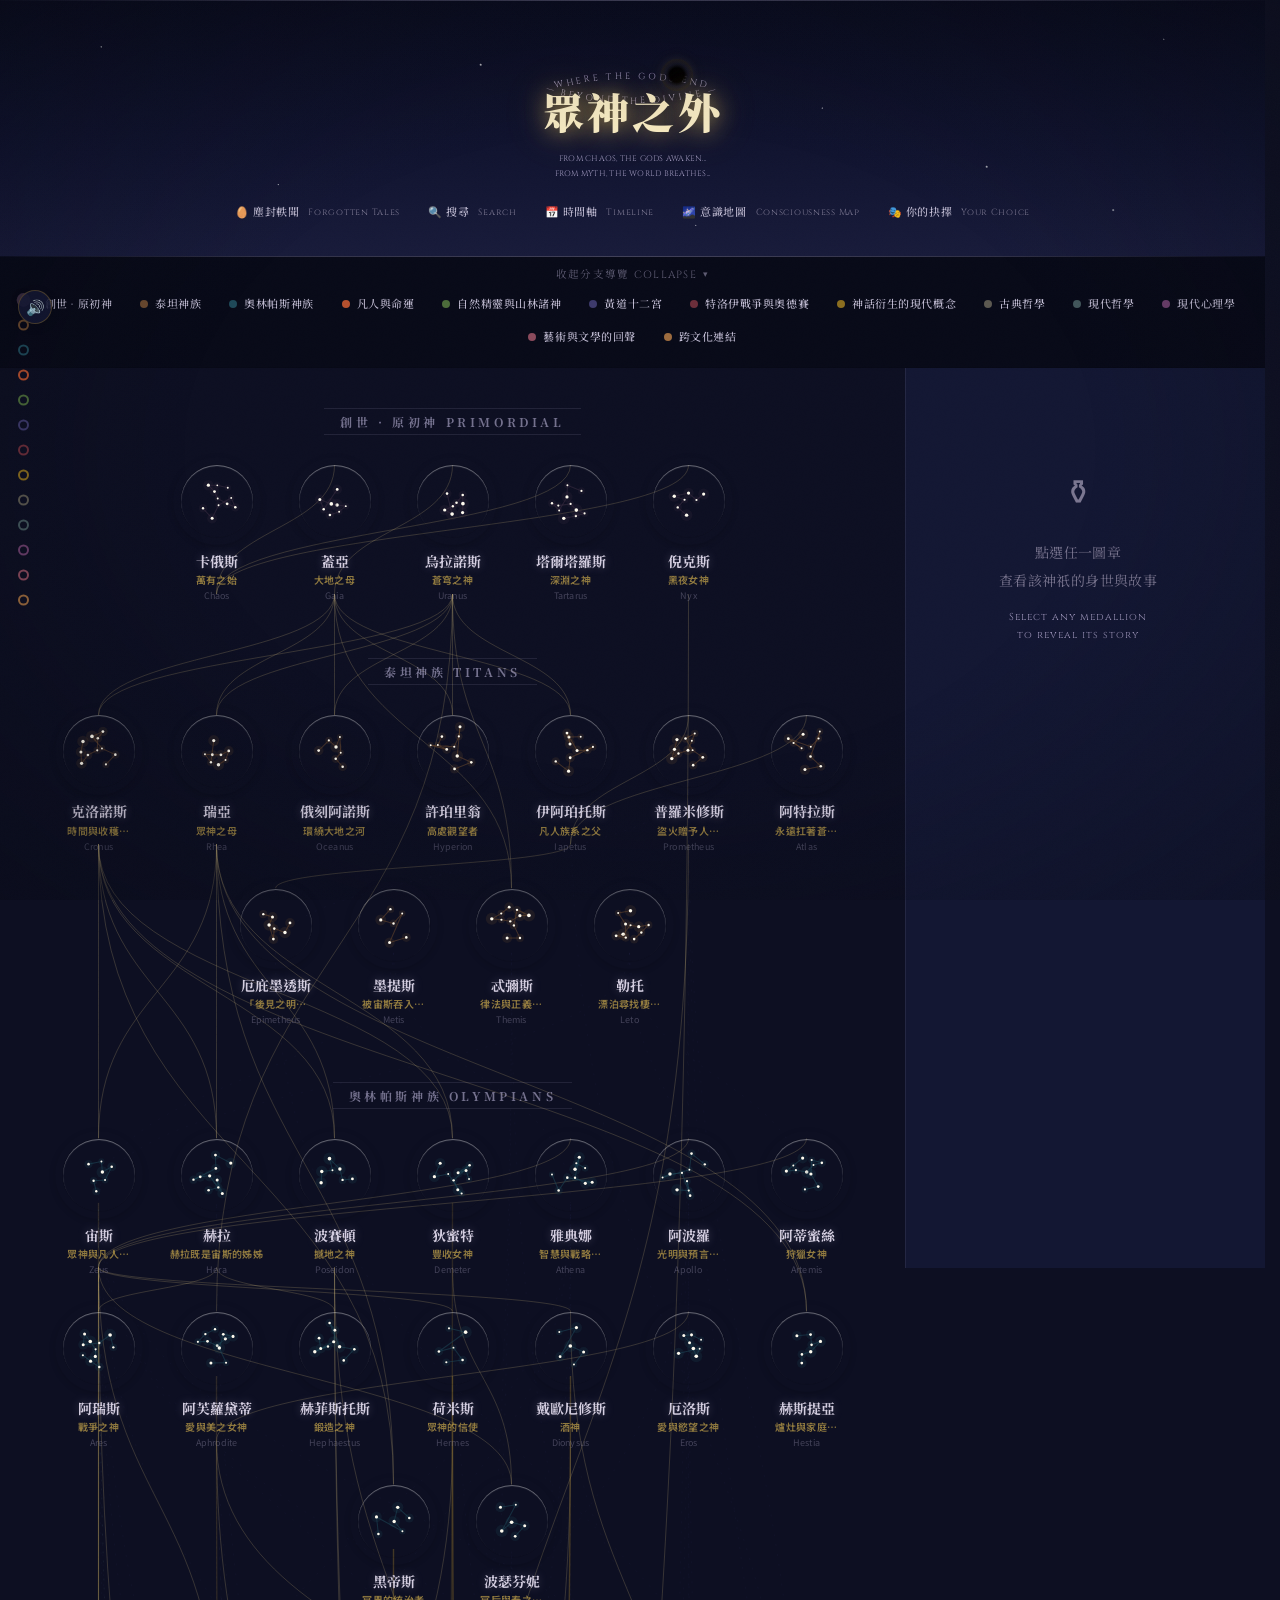
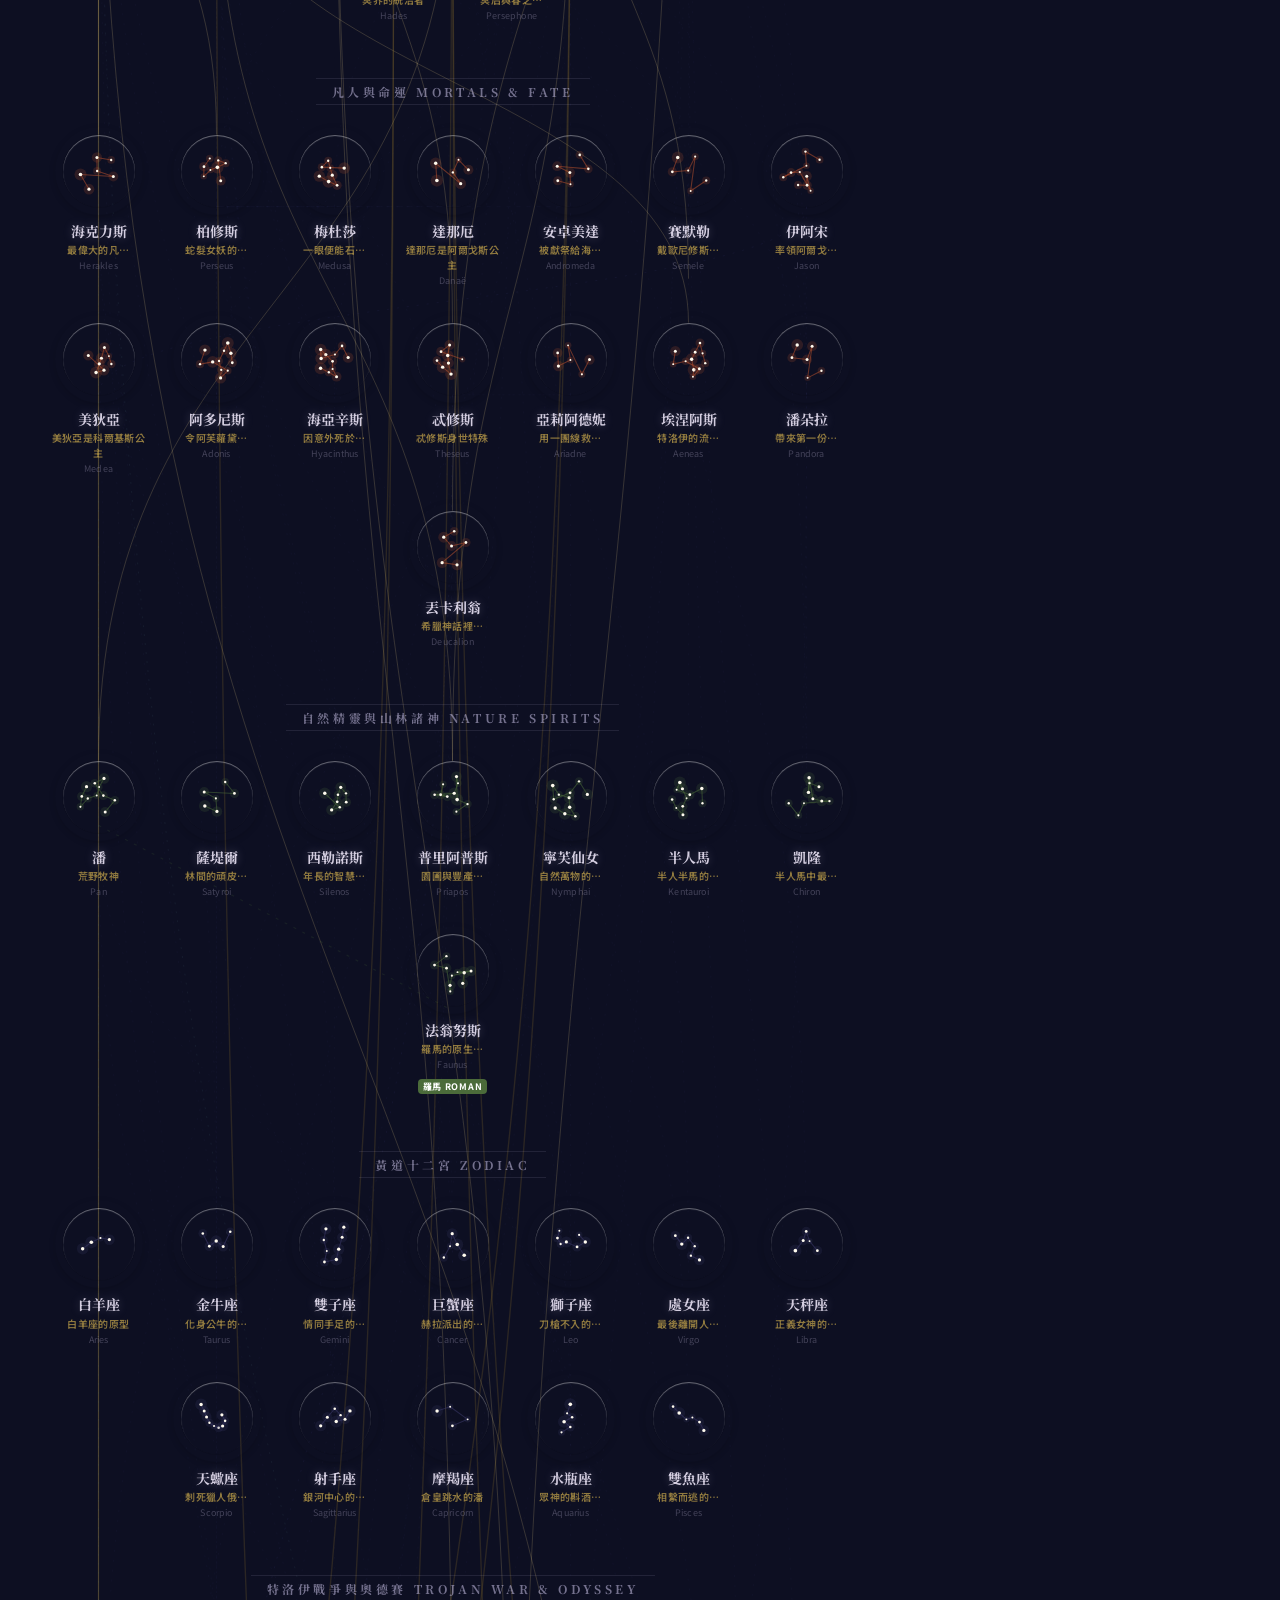
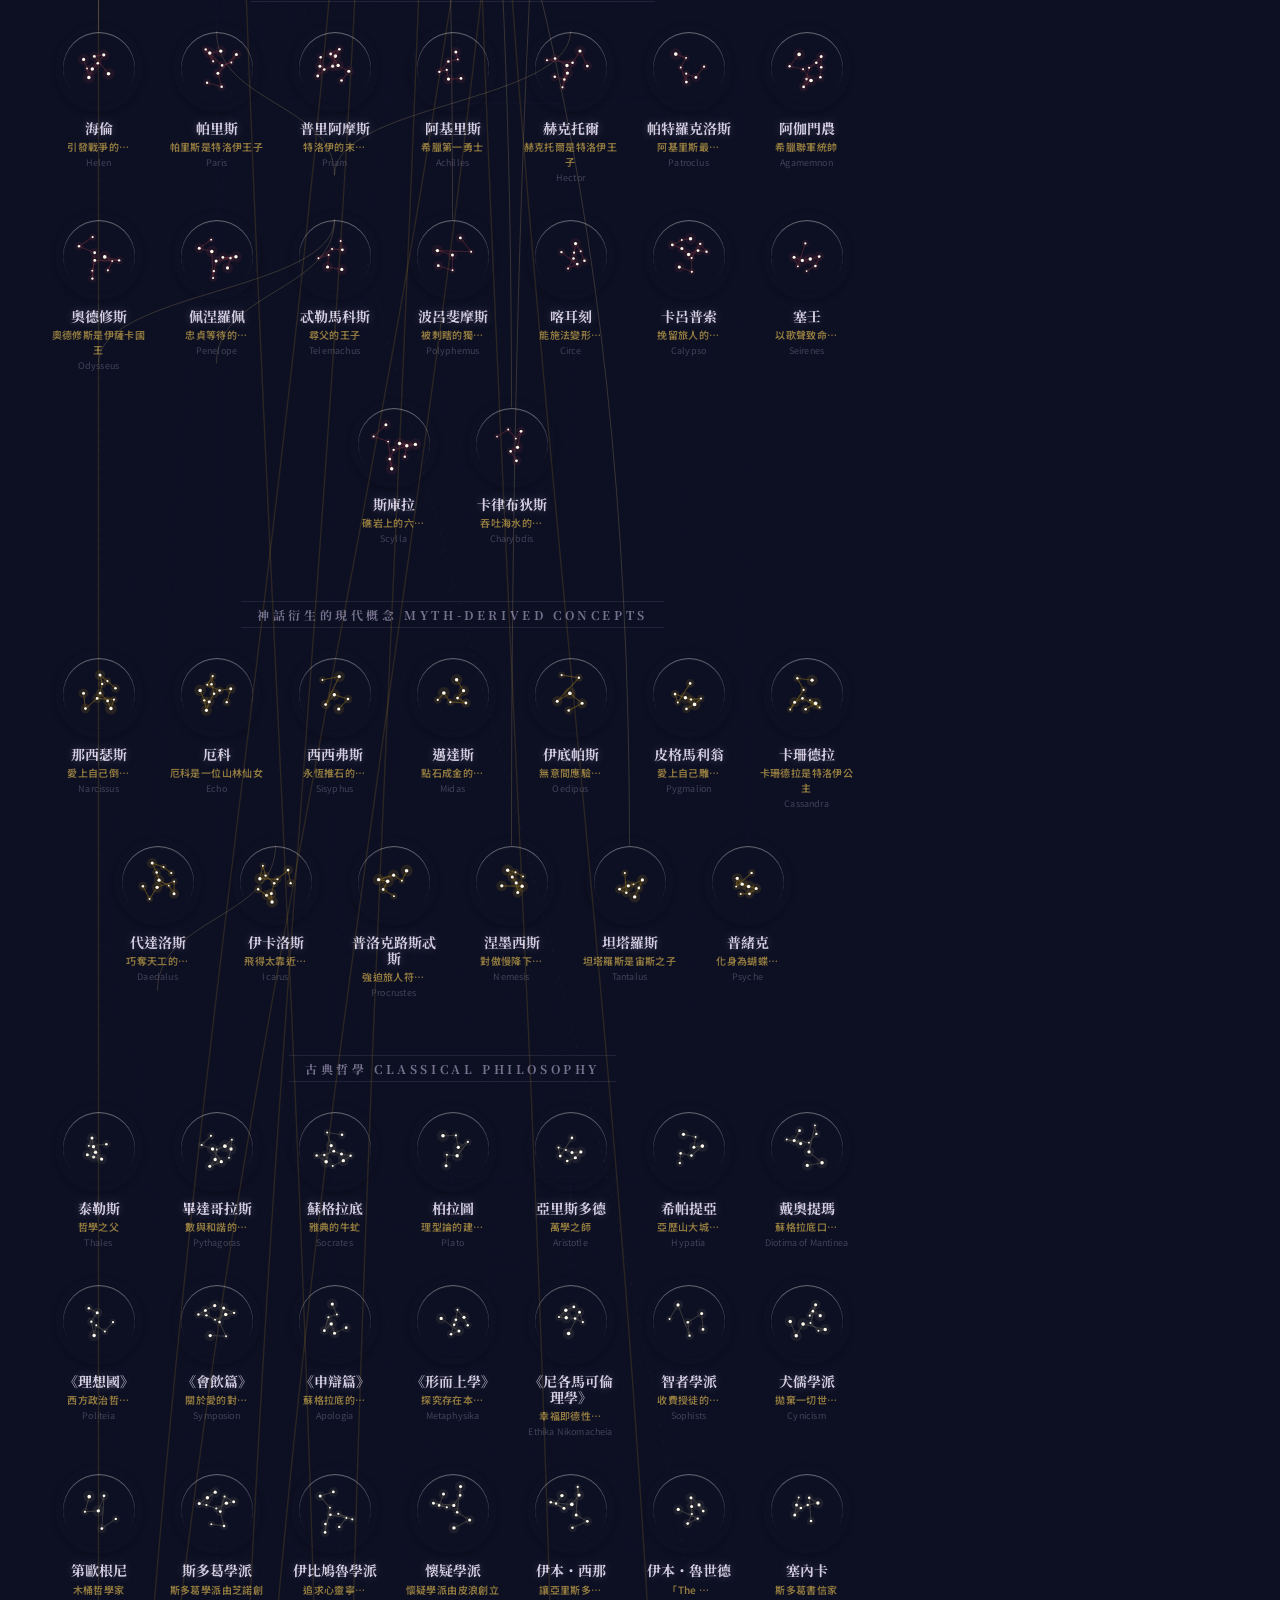
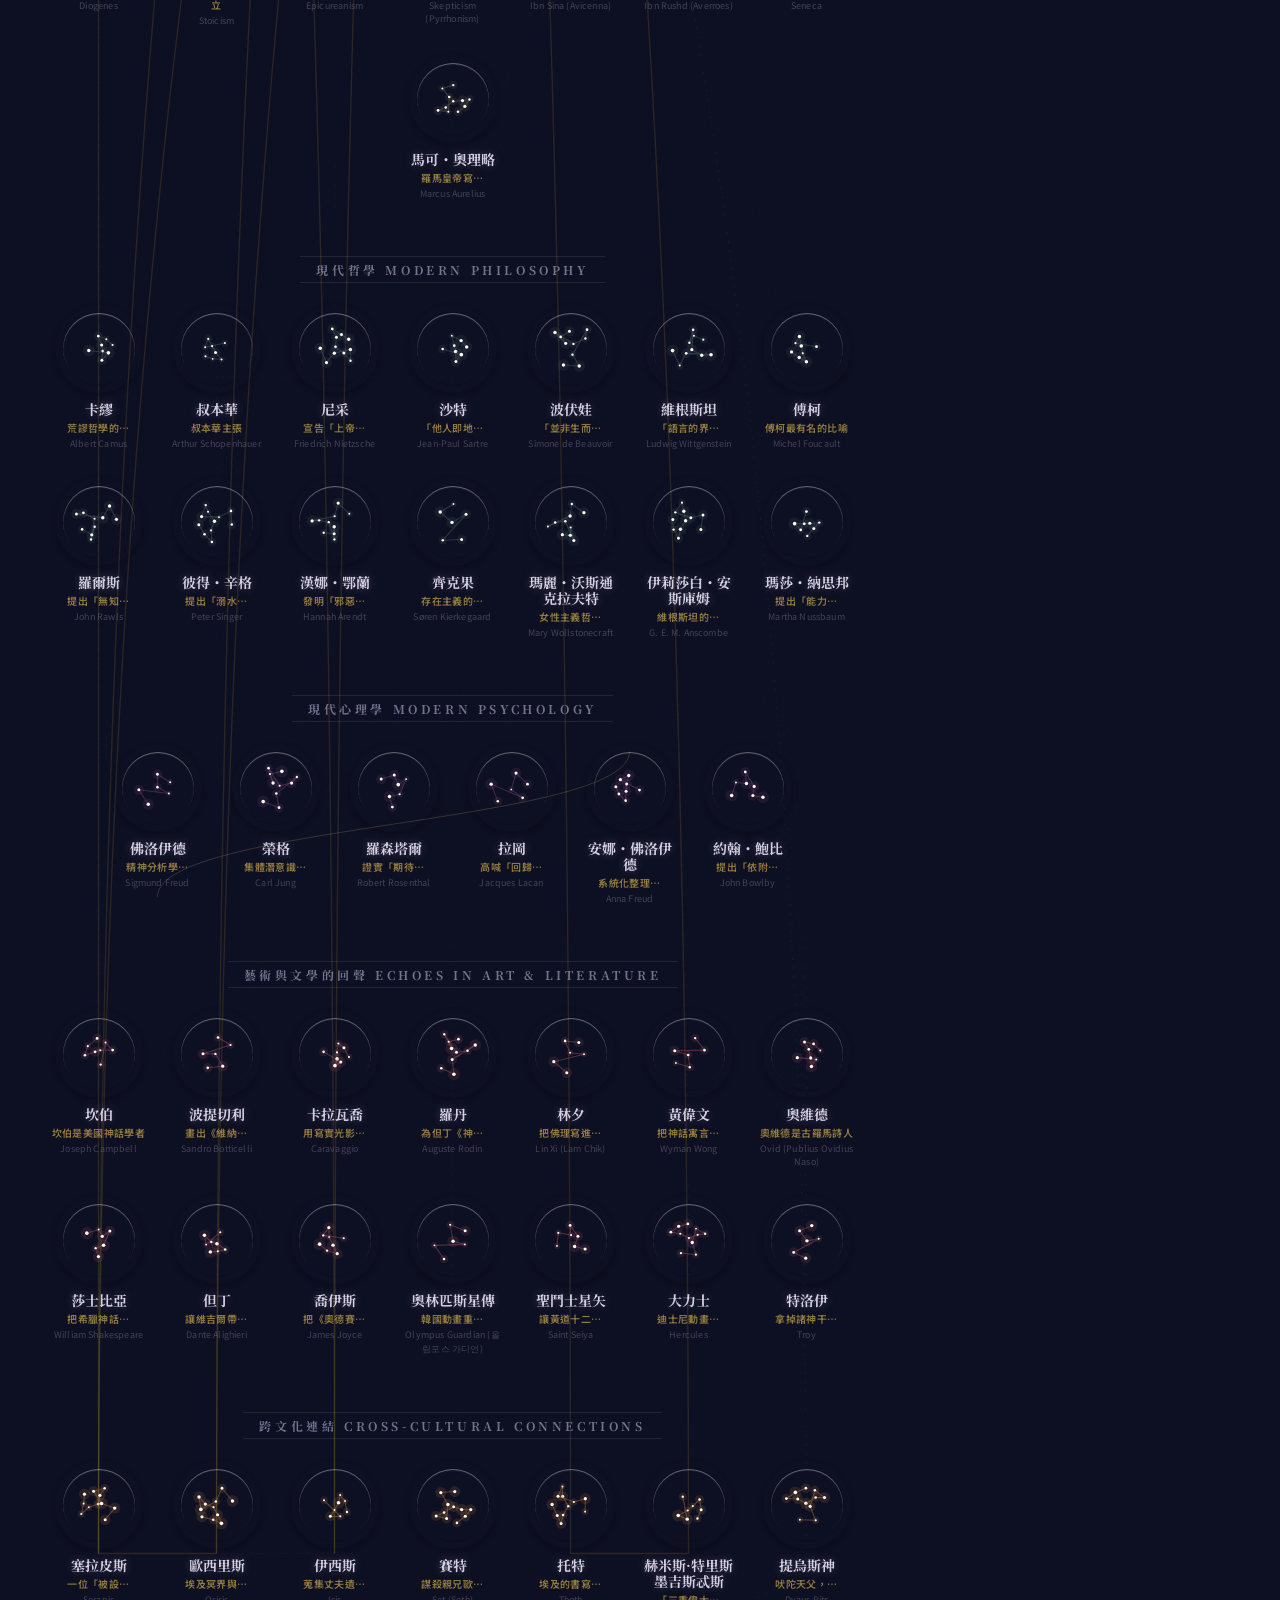
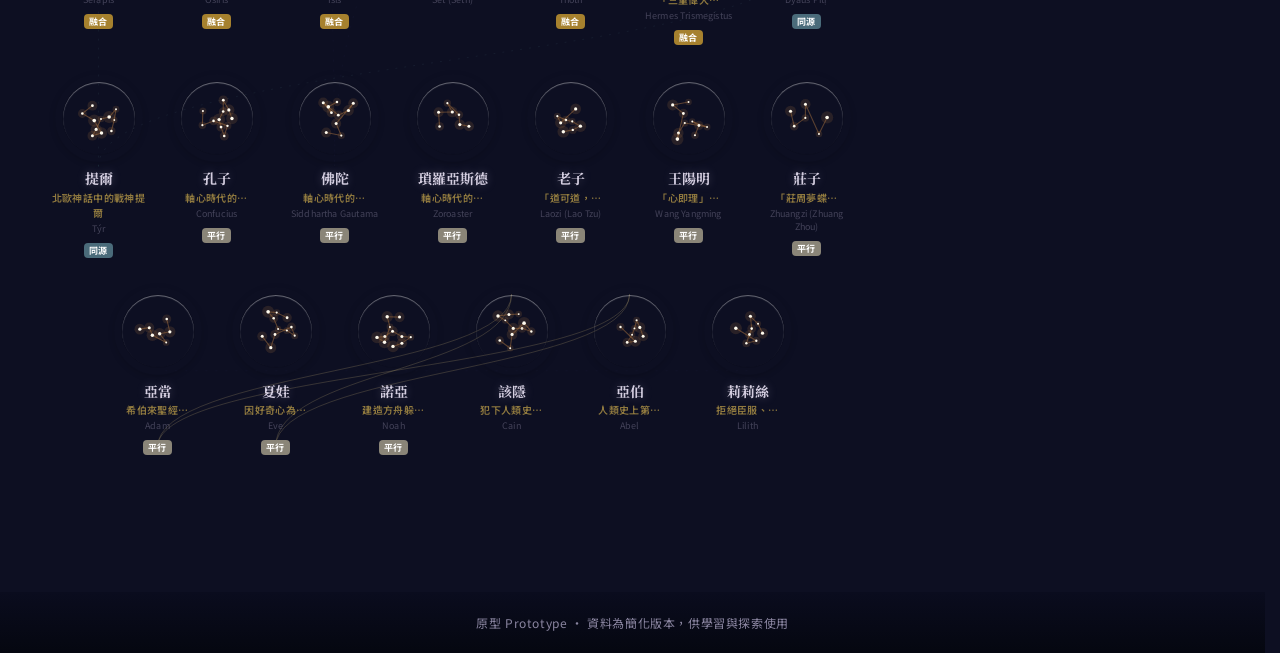
==== commit cf0c56a5: "feat: add shadow interactive effects — shy retreat, soul departing with glowing heart, and glow reso" ====
--- a/family.html
+++ b/family.html
@@ -210,6 +210,27 @@
         <path d="M 50 68 C 37 60, 32 71, 31 75 C 34 78, 42 77, 50 76" fill="none" stroke="rgba(255,120,120,0.25)" stroke-width="1"/>
         <path d="M 50 68 C 63 60, 68 71, 69 75 C 66 78, 58 77, 50 76" fill="none" stroke="rgba(255,120,120,0.25)" stroke-width="1"/>
       </g>
+      <!-- 心脏光晕层 -->
+      <g class="comp-heart-glow" style="opacity:0;">
+        <ellipse cx="50" cy="64" rx="12" ry="11" fill="url(#heartGlowGradient)"/>
+      </g>
+      <!-- 心脏 - 灵魂出窍时显现 -->
+      <g class="comp-heart" style="opacity:0;">
+        <path d="M 50 64 C 50 61, 46 58, 44 60 C 42 62, 44 67, 50 72 C 56 67, 58 62, 56 60 C 54 58, 50 61, 50 64" fill="url(#heartGradient)" stroke="rgba(180,40,50,0.8)" stroke-width="0.8"/>
+        <ellipse cx="48" cy="62" rx="1.5" ry="1" fill="rgba(255,200,200,0.5)"/>
+      </g>
+      <defs>
+        <radialGradient id="heartGradient" cx="35%" cy="25%">
+          <stop offset="0%" stop-color="rgba(220,60,70,0.9)"/>
+          <stop offset="40%" stop-color="rgba(180,40,50,0.85)"/>
+          <stop offset="100%" stop-color="rgba(100,20,30,0.8)"/>
+        </radialGradient>
+        <radialGradient id="heartGlowGradient" cx="50%" cy="50%">
+          <stop offset="0%" stop-color="rgba(200,50,60,0.6)"/>
+          <stop offset="40%" stop-color="rgba(180,30,40,0.3)"/>
+          <stop offset="100%" stop-color="rgba(100,20,30,0)"/>
+        </radialGradient>
+      </defs>
       <!-- 边缘雾气 -->
       <g class="comp-edge" filter="url(#mistBlur)">
         <ellipse cx="38" cy="68" rx="8" ry="12"/>
@@ -277,6 +298,22 @@
   </div>
   <button class="comp-tuner-reset" onclick="resetCompanionTuner()">重置</button>
   <button class="comp-tuner-copy" onclick="copyCompanionValues()">复制数值</button>
+
+  <!-- 互動效果設置 -->
+  <div style="margin-top:16px; padding-top:12px; border-top:1px solid rgba(201,168,76,0.2);">
+    <span style="font-size:10px; color:#9a93b8; font-family:'Noto Sans TC',sans-serif;">互動效果</span>
+    <div class="comp-tuner-row">
+      <label>害羞概率</label>
+      <input type="range" min="0" max="100" value="70" id="shyProbability" oninput="document.getElementById('shyProbLabel').textContent = this.value + '%'">
+      <span id="shyProbLabel">70%</span>
+    </div>
+    <div style="display:grid; grid-template-columns:1fr 1fr; gap:4px; margin-top:8px;">
+      <button class="tuner-test-btn" onclick="testShadowReaction('shy')">測試害羞</button>
+      <button class="tuner-test-btn" onclick="testShadowReaction('confused')">靈魂出竅</button>
+      <button class="tuner-test-btn" onclick="testShadowReaction('glow')">測試發光</button>
+      <button class="tuner-test-btn" onclick="testShadowReaction('all')">全部觸發</button>
+    </div>
+  </div>
 
   <!-- 進化測試按鈕 -->
   <div style="margin-top:16px; padding-top:12px; border-top:1px solid rgba(201,168,76,0.2);">
--- a/styles.css
+++ b/styles.css
@@ -2077,12 +2077,77 @@
   transition:
     opacity 2.5s ease,
     filter 1.5s ease,
-    transform 1.2s ease;
+    transform 1.2s ease,
+    left 0.8s ease,
+    top 0.8s ease;
   overflow:visible;
   user-select:none;
   -webkit-user-select:none;
   -moz-user-select:none;
   -ms-user-select:none;
+}
+/* Shy effect - shadow retreats when mouse approaches */
+.companion-shadow.shy{
+  opacity:0.4 !important;
+  filter: blur(8px) brightness(0.8);
+}
+/* Soul Departing effect - mist floats up while skeleton stays */
+.companion-shadow.confused .comp-core{
+  animation: soulFloatUp 2s cubic-bezier(0.4, 0, 0.6, 1) forwards;
+}
+.companion-shadow.confused .comp-halo{
+  animation: soulFloatUp 2s cubic-bezier(0.4, 0, 0.6, 1) forwards;
+}
+.companion-shadow.confused .comp-edge{
+  animation: soulFloatUp 2s cubic-bezier(0.4, 0, 0.6, 1) forwards;
+}
+/* Heart reveals and glows during soul departing */
+.companion-shadow.confused .comp-heart{
+  animation: heartReveal 2s cubic-bezier(0.4, 0, 0.6, 1) forwards;
+}
+.companion-shadow.confused .comp-heart-glow{
+  animation: heartGlow 2s cubic-bezier(0.4, 0, 0.6, 1) forwards;
+}
+/* Heart pulse animation */
+.companion-shadow .comp-heart path{
+  transform-origin: 50px 65px;
+}
+@keyframes heartGlow{
+  0%{ opacity: 0; transform: scale(1); }
+  15%{ opacity: 0.5; }
+  30%{ opacity: 0.8; }
+  45%{ opacity: 1; }
+  50%{ opacity: 1; }
+  75%{ opacity: 0.7; }
+  90%{ opacity: 0.3; }
+  100%{ opacity: 0; }
+}
+@keyframes heartReveal{
+  0%{ opacity: 0; transform: scale(1); }
+  10%{ opacity: 0.7; }
+  20%{ opacity: 1; transform: scale(1.03); }
+  25%{ transform: scale(1); }
+  /* 正常脉搏频率，约1秒一次 */
+  45%{ transform: scale(1.05); }
+  50%{ transform: scale(1); }
+  70%{ transform: scale(1.04); }
+  75%{ transform: scale(1); }
+  90%{ opacity: 0.5; transform: scale(0.98); }
+  100%{ opacity: 0; transform: scale(0.95); }
+}
+@keyframes soulFloatUp{
+  0%{ transform: translateY(0) scale(1); opacity: 1; filter: blur(0px); }
+  /* 緩緩上升，變得模糊 */
+  30%{ transform: translateY(-8px) scale(1.03); opacity: 0.75; filter: blur(6px); }
+  /* 停頓，靈魂懸浮，更模糊 */
+  50%{ transform: translateY(-6px) scale(1.02); opacity: 0.6; filter: blur(10px); }
+  /* 緩慢回歸 */
+  75%{ transform: translateY(-2px) scale(1); opacity: 0.8; filter: blur(5px); }
+  100%{ transform: translateY(0) scale(1); opacity: 1; filter: blur(0px); }
+}
+/* Glow resonance - shadow glows when user makes a choice */
+.companion-shadow.glow-resonance{
+  filter: brightness(1.6) drop-shadow(0 0 20px rgba(200, 180, 230, 0.6));
 }
 .companion-shadow svg{
   overflow:visible;
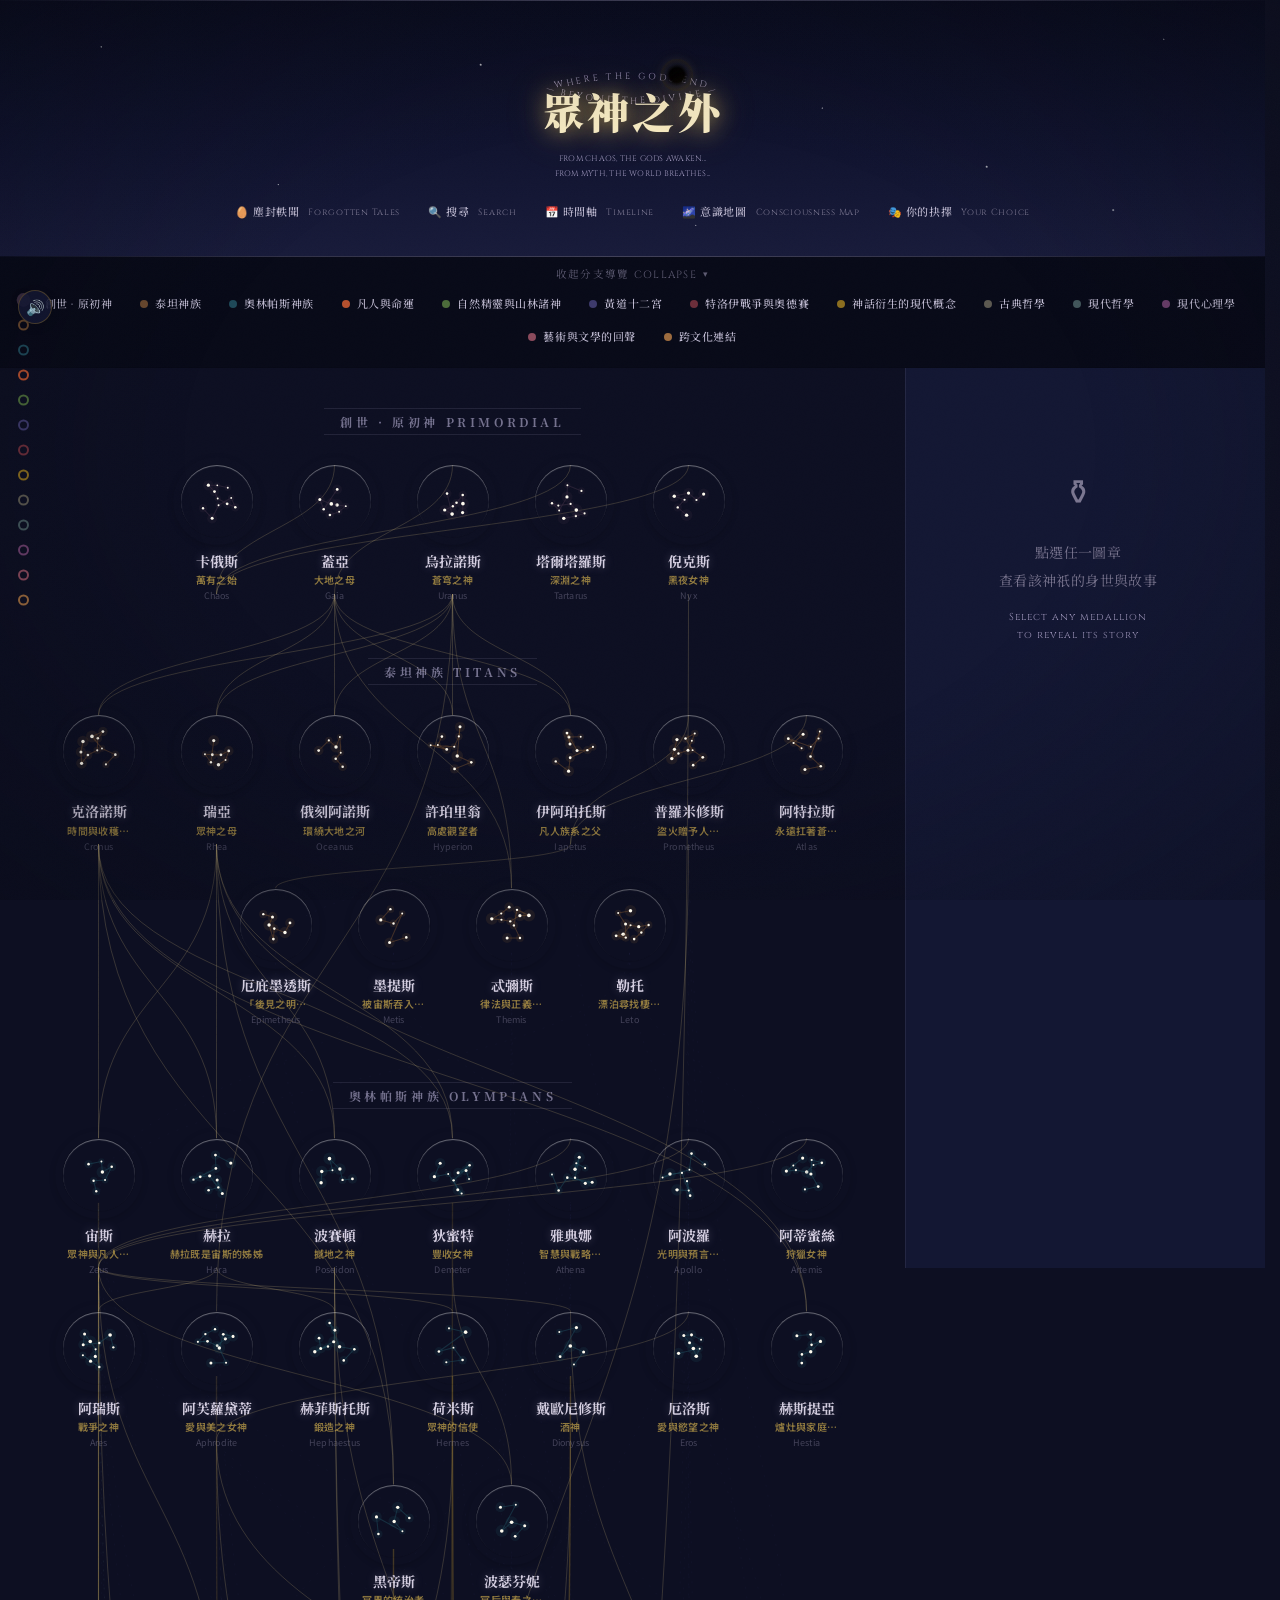
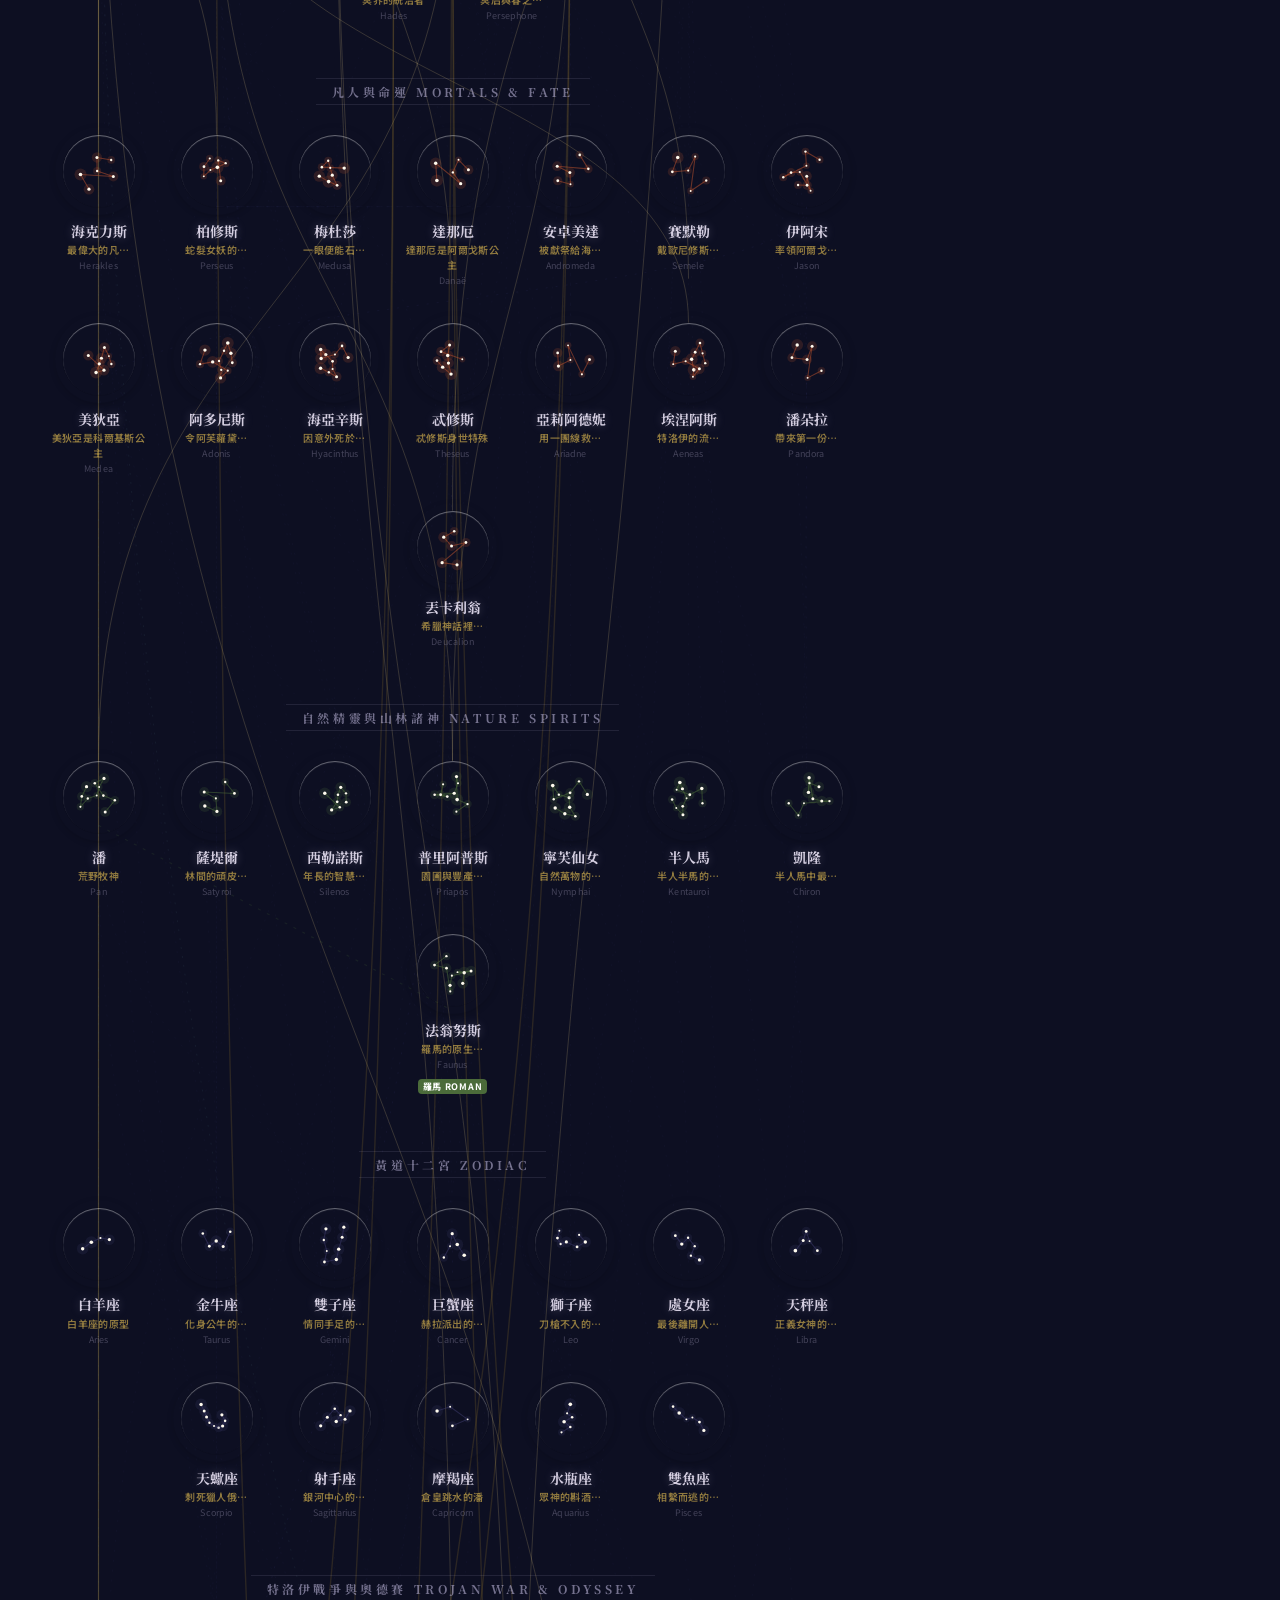
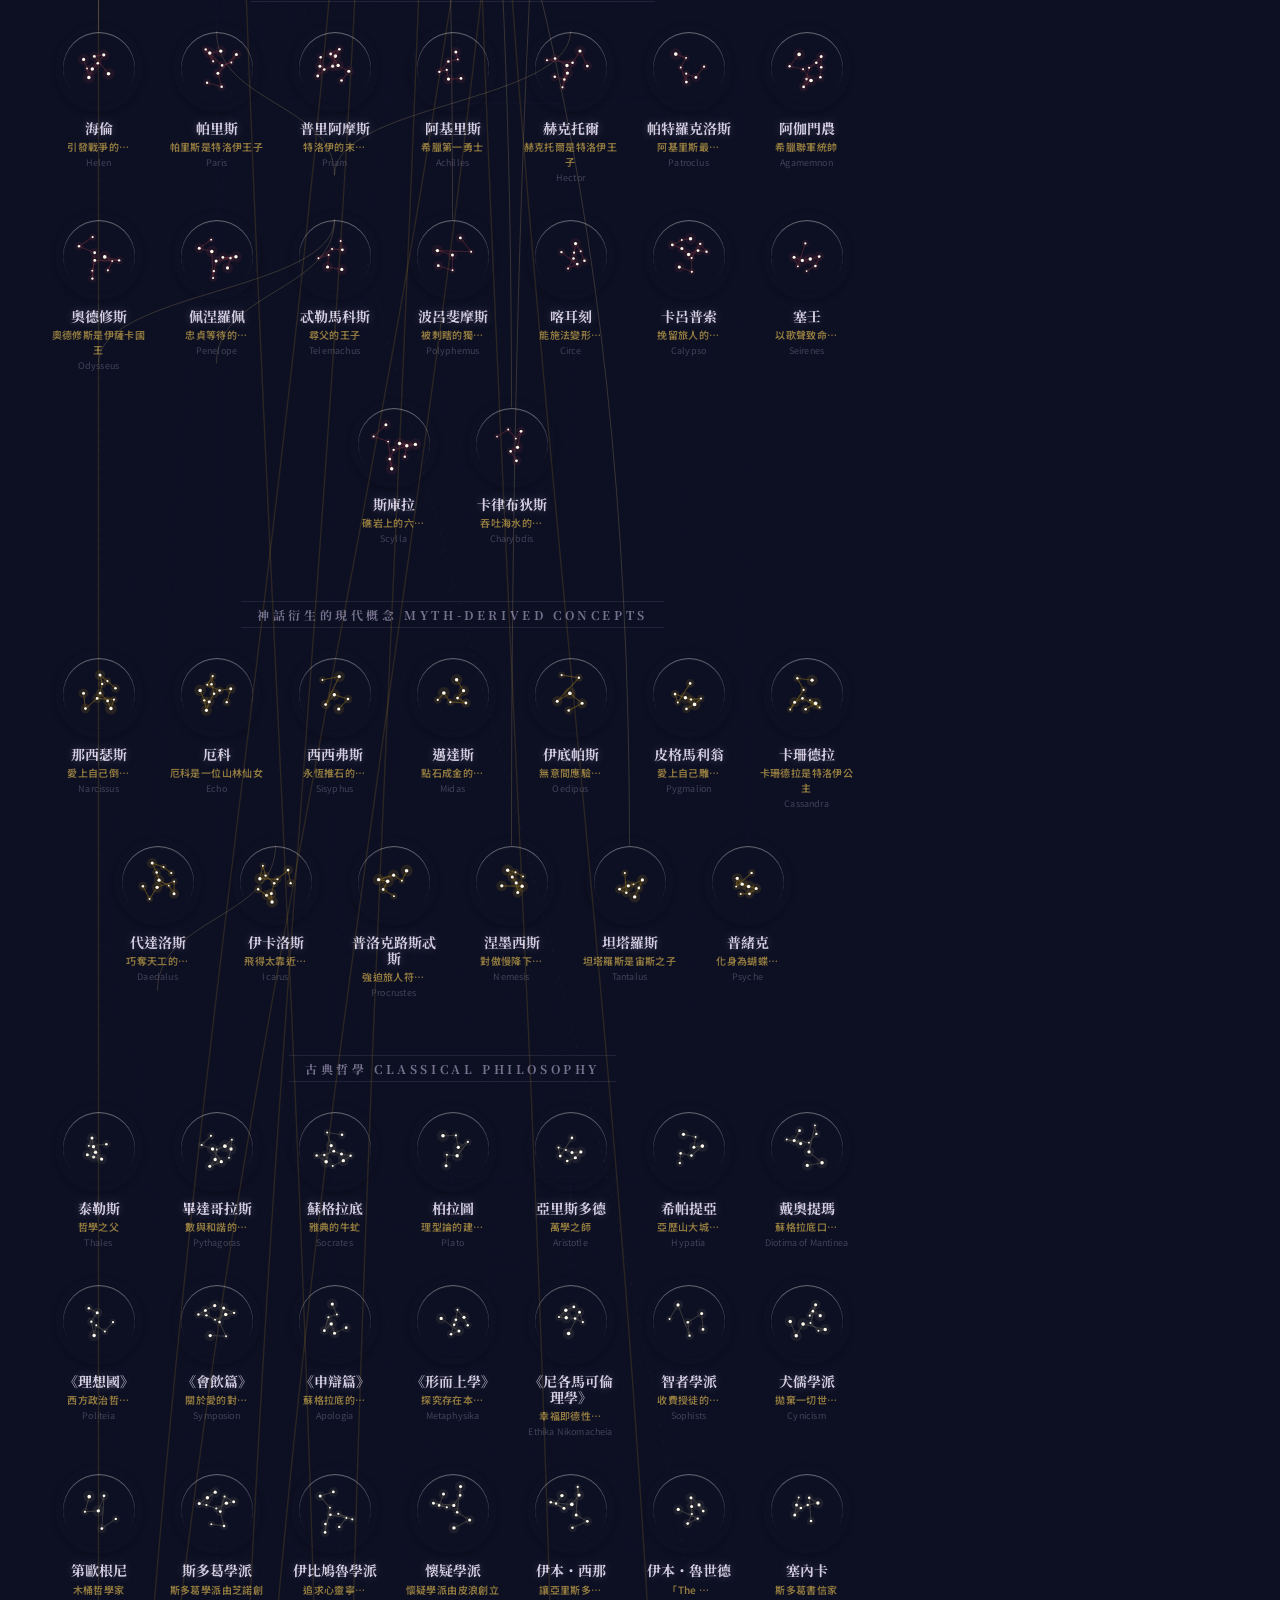
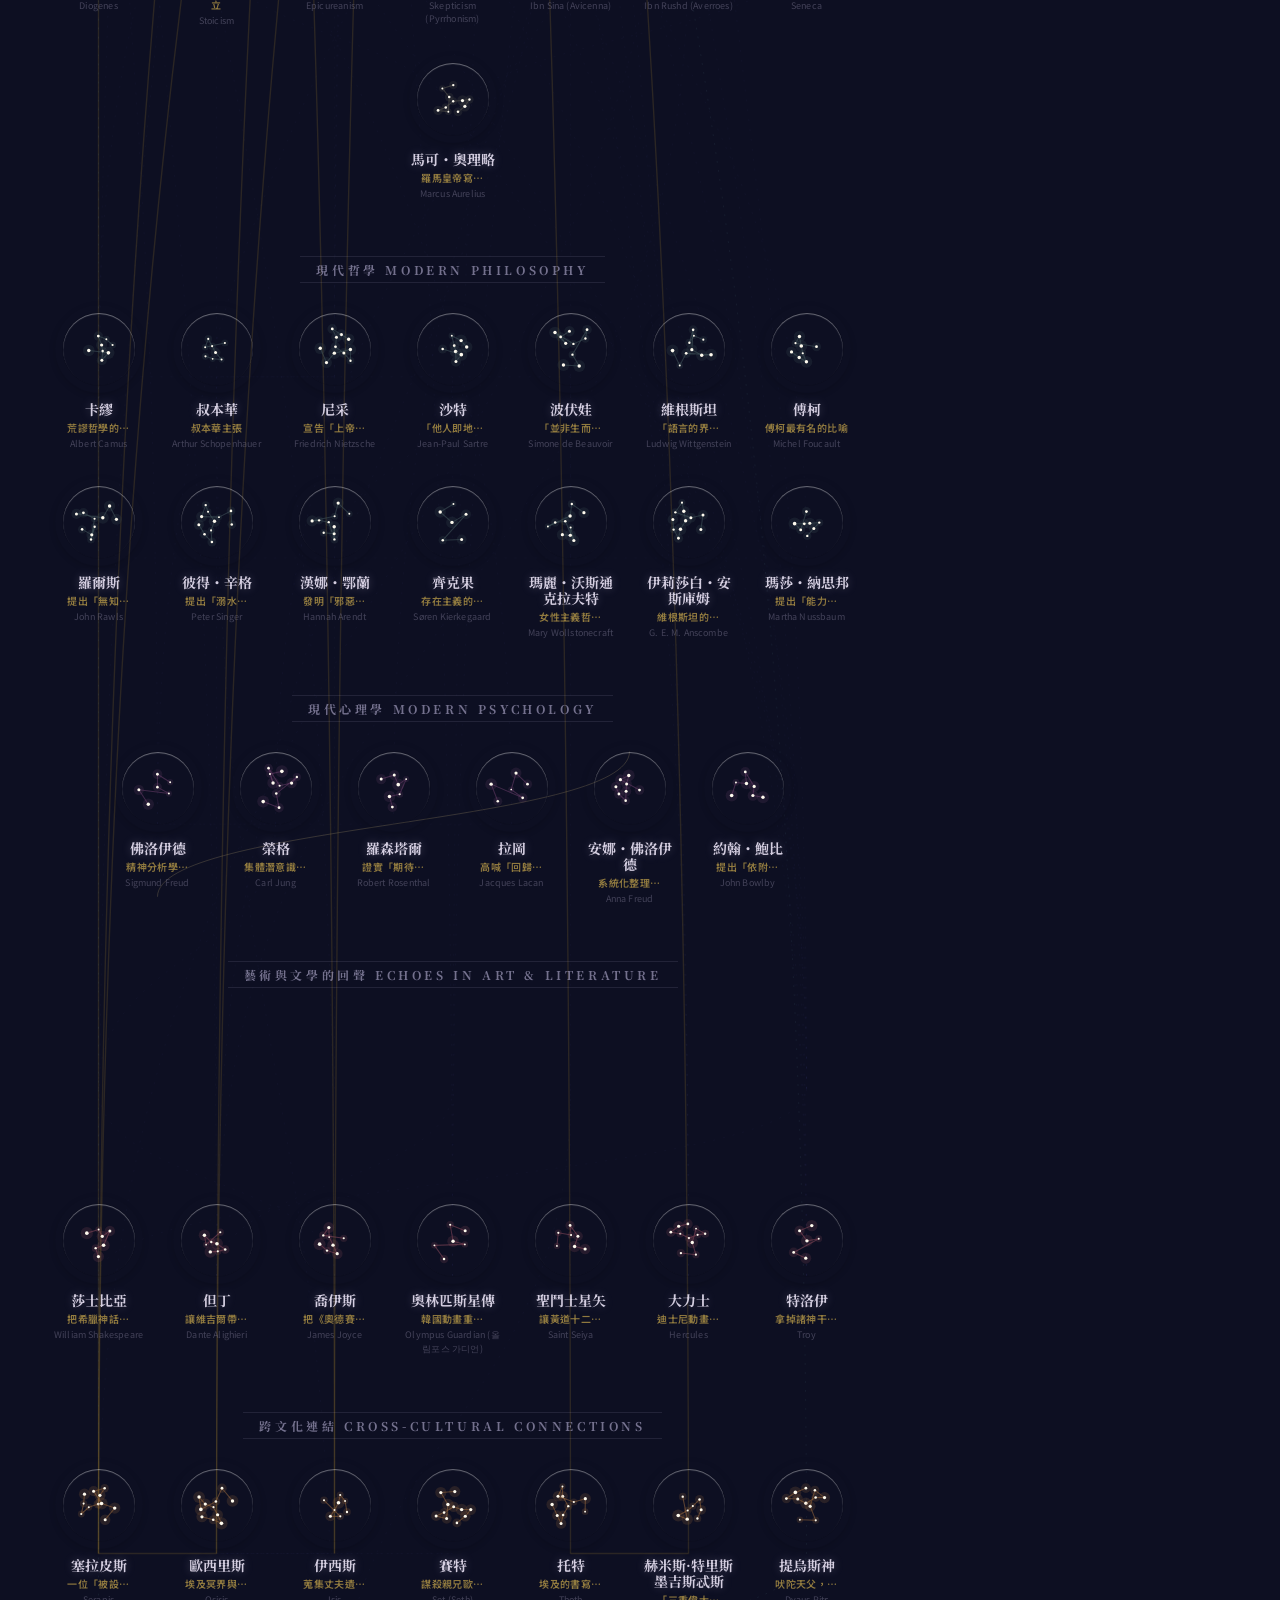
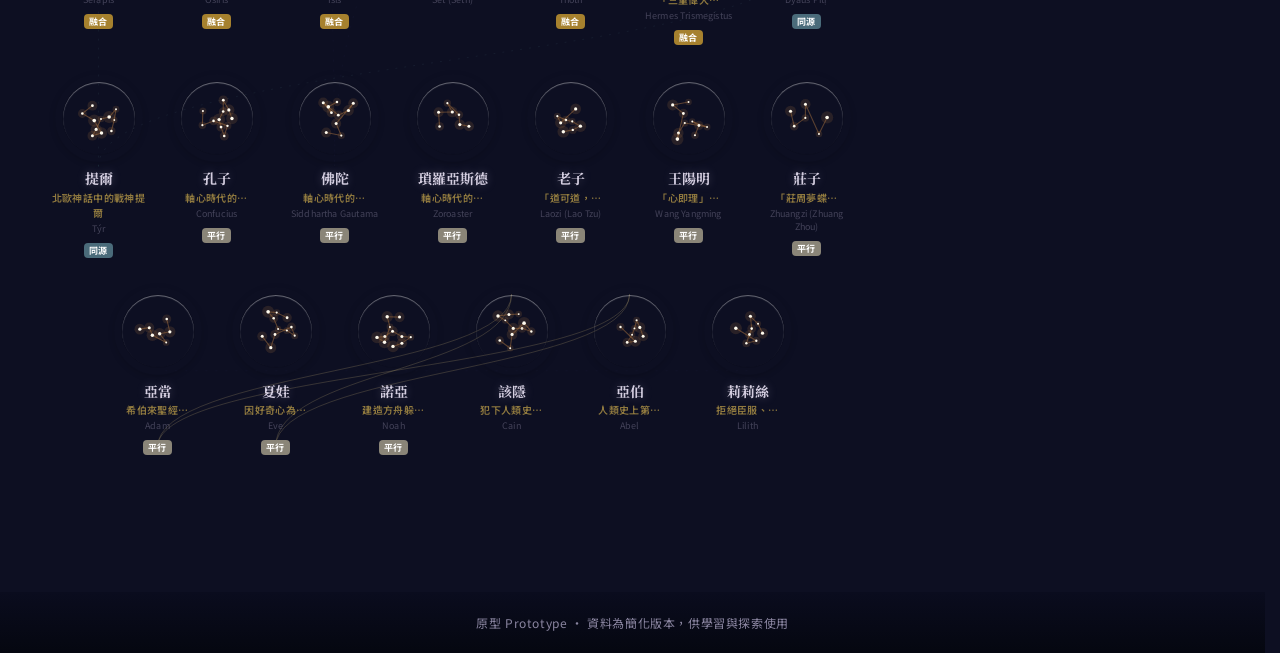
==== commit 007b176d: "feat: enhance sound system with ethereal style and expanded range" ====
--- a/family.html
+++ b/family.html
@@ -313,6 +313,16 @@
       <button class="tuner-test-btn" onclick="testShadowReaction('glow')">測試發光</button>
       <button class="tuner-test-btn" onclick="testShadowReaction('all')">全部觸發</button>
     </div>
+    <!-- 空靈音效測試 -->
+    <div style="margin-top:12px; padding-top:12px; border-top:1px solid rgba(201,168,76,0.2);">
+      <span style="font-size:10px; color:#9a93b8; font-family:'Noto Sans TC',sans-serif;">空靈音效 Demo</span>
+      <div style="display:grid; grid-template-columns:1fr 1fr; gap:4px; margin-top:8px;">
+        <button class="tuner-test-btn" onclick="testEtherealSound('single')">單音</button>
+        <button class="tuner-test-btn" onclick="testEtherealSound('chime')">鐘聲</button>
+        <button class="tuner-test-btn" onclick="testEtherealSound('whisper')">低語</button>
+        <button class="tuner-test-btn" onclick="testEtherealSound('shimmer')">閃爍</button>
+      </div>
+    </div>
   </div>
 
   <!-- 進化測試按鈕 -->
--- a/styles.css
+++ b/styles.css
@@ -390,24 +390,24 @@
   overflow:visible;
   box-shadow:
     0 0 0 1px #000,
-    0 0 15px 3px rgba(255, 200, 100, 0.4),
-    0 0 30px 8px rgba(255, 200, 100, 0.25),
-    0 0 60px 15px rgba(255, 180, 100, 0.15);
+    0 0 15px 3px rgba(255, 120, 40, 0.5),
+    0 0 30px 8px rgba(255, 100, 30, 0.3),
+    0 0 60px 15px rgba(255, 80, 20, 0.2);
 }
 @keyframes accretionGlow{
   0%, 100%{
     box-shadow:
       0 0 0 1px #000,
-      0 0 15px 3px rgba(255, 200, 100, 0.4),
-      0 0 30px 8px rgba(255, 200, 100, 0.25),
-      0 0 60px 15px rgba(255, 180, 100, 0.15);
+      0 0 15px 3px rgba(255, 120, 40, 0.5),
+      0 0 30px 8px rgba(255, 100, 30, 0.3),
+      0 0 60px 15px rgba(255, 80, 20, 0.2);
   }
   50%{
     box-shadow:
       0 0 0 1px #000,
-      0 0 20px 4px rgba(255, 220, 150, 0.5),
-      0 0 40px 10px rgba(255, 200, 100, 0.3),
-      0 0 80px 20px rgba(255, 180, 100, 0.2);
+      0 0 20px 4px rgba(255, 150, 60, 0.6),
+      0 0 40px 10px rgba(255, 120, 40, 0.4),
+      0 0 80px 20px rgba(255, 100, 30, 0.25);
   }
 }
 /* 吸积盘光环 - 厚重多层 */
@@ -419,13 +419,13 @@
   background:conic-gradient(
     from 0deg,
     transparent 0deg,
-    rgba(255, 200, 100, 0.9) 40deg,
-    rgba(255, 220, 150, 1) 80deg,
-    rgba(255, 200, 100, 0.9) 120deg,
+    rgba(255, 120, 40, 0.9) 40deg,
+    rgba(255, 180, 80, 1) 80deg,
+    rgba(255, 100, 30, 0.9) 120deg,
     transparent 160deg,
-    rgba(255, 180, 80, 0.7) 260deg,
+    rgba(255, 150, 50, 0.7) 260deg,
     transparent 300deg,
-    rgba(255, 200, 100, 0.85) 360deg
+    rgba(255, 130, 50, 0.85) 360deg
   );
   animation:diskRotate 6s linear infinite;
   z-index:-1;
@@ -446,11 +446,11 @@
   background:conic-gradient(
     from 180deg,
     transparent 0deg,
-    rgba(255, 180, 80, 0.5) 60deg,
-    rgba(255, 200, 100, 0.7) 120deg,
-    rgba(255, 180, 80, 0.5) 180deg,
+    rgba(255, 100, 30, 0.5) 60deg,
+    rgba(255, 150, 60, 0.7) 120deg,
+    rgba(255, 80, 20, 0.5) 180deg,
     transparent 240deg,
-    rgba(255, 200, 100, 0.4) 300deg,
+    rgba(255, 120, 40, 0.4) 300deg,
     transparent 360deg
   );
   animation:diskRotate 10s linear infinite reverse;
@@ -464,9 +464,9 @@
   position:absolute;
   width:2px;
   height:2px;
-  background:rgba(255, 230, 180, 1);
+  background:rgba(255, 150, 60, 1);
   border-radius:50%;
-  box-shadow:0 0 4px 2px rgba(255, 220, 150, 0.9);
+  box-shadow:0 0 4px 2px rgba(255, 120, 40, 0.9);
 }
 .enter-btn-vortex:nth-child(1){ animation:particleFall1 3.5s ease-in infinite; top:0%; left:45%; }
 .enter-btn-vortex:nth-child(2){ animation:particleFall2 4s ease-in infinite; top:5%; left:70%; animation-delay:-0.5s; }
@@ -554,27 +554,29 @@
   width:40px;
   height:40px;
   margin:-20px 0 0 -20px;
-  border-top-color:rgba(255, 200, 100, 1);
-  border-right-color:rgba(255, 200, 100, 0.6);
+  border-top-color:rgba(180, 160, 230, 1);
+  border-right-color:rgba(160, 140, 220, 0.7);
   animation-duration:0.8s;
+  filter:drop-shadow(0 0 4px rgba(180, 160, 230, 0.8));
 }
 .loading-ring-2{
   width:55px;
   height:55px;
   margin:-27.5px 0 0 -27.5px;
-  border-bottom-color:rgba(255, 220, 150, 0.8);
-  border-left-color:rgba(255, 220, 150, 0.4);
+  border-bottom-color:rgba(200, 180, 240, 0.8);
+  border-left-color:rgba(180, 160, 230, 0.5);
   animation-duration:1.2s;
   animation-direction:reverse;
+  filter:drop-shadow(0 0 6px rgba(180, 160, 230, 0.6));
 }
 .loading-ring-3{
   width:70px;
   height:70px;
   margin:-35px 0 0 -35px;
-  border-top-color:rgba(255, 180, 80, 0.6);
-  border-right-color:rgba(255, 180, 80, 0.3);
+  border-top-color:rgba(160, 140, 220, 0.6);
+  border-right-color:rgba(140, 120, 200, 0.3);
   animation-duration:1.6s;
-  filter:blur(1px);
+  filter:blur(1px) drop-shadow(0 0 8px rgba(160, 140, 220, 0.5));
 }
 @keyframes loadingSpin{
   from{ transform:rotate(0deg); }
@@ -590,8 +592,8 @@
   font-family:'Noto Serif TC', serif;
   font-size:13px;
   letter-spacing:0.15em;
-  color:var(--gold-soft);
-  text-shadow:0 0 10px rgba(201, 168, 76, 0.3);
+  color:#a8a4a0;
+  text-shadow:0 0 6px rgba(150, 150, 150, 0.1);
 }
 .loading-en{
   display:block;
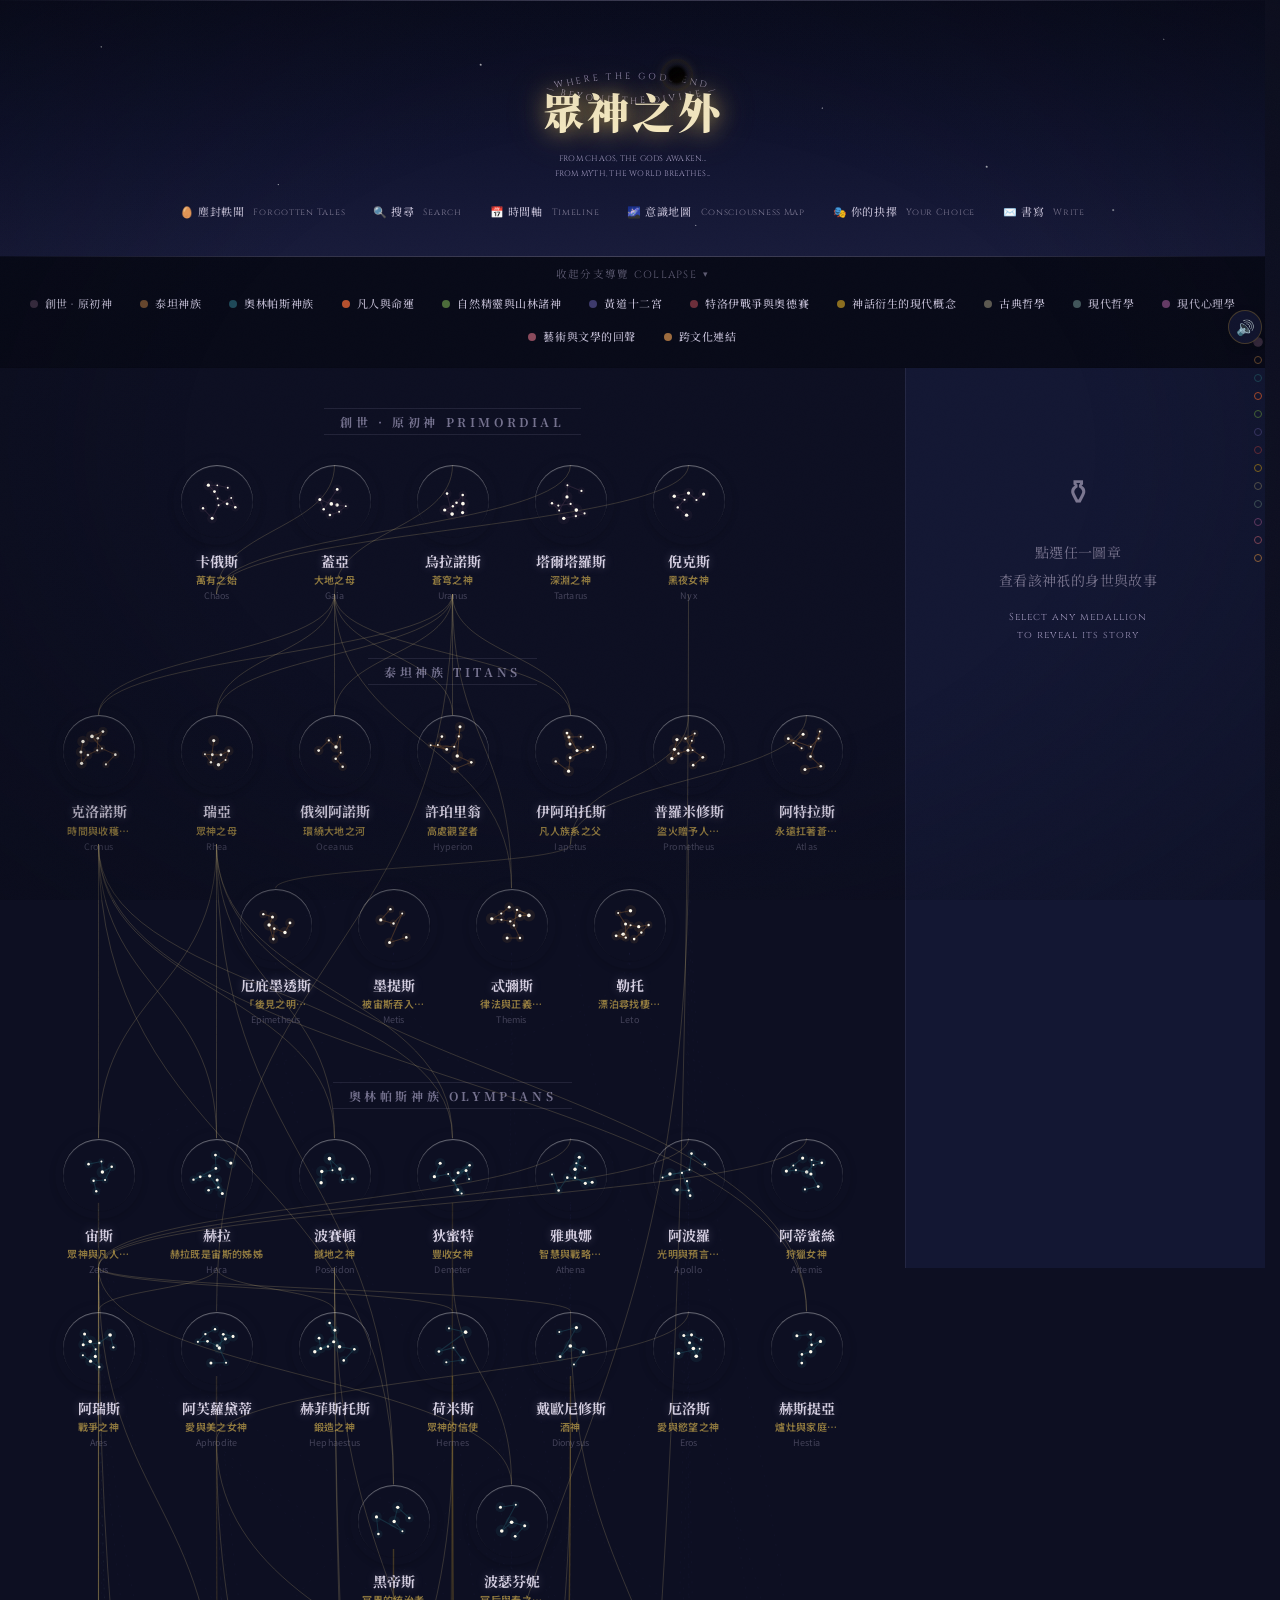
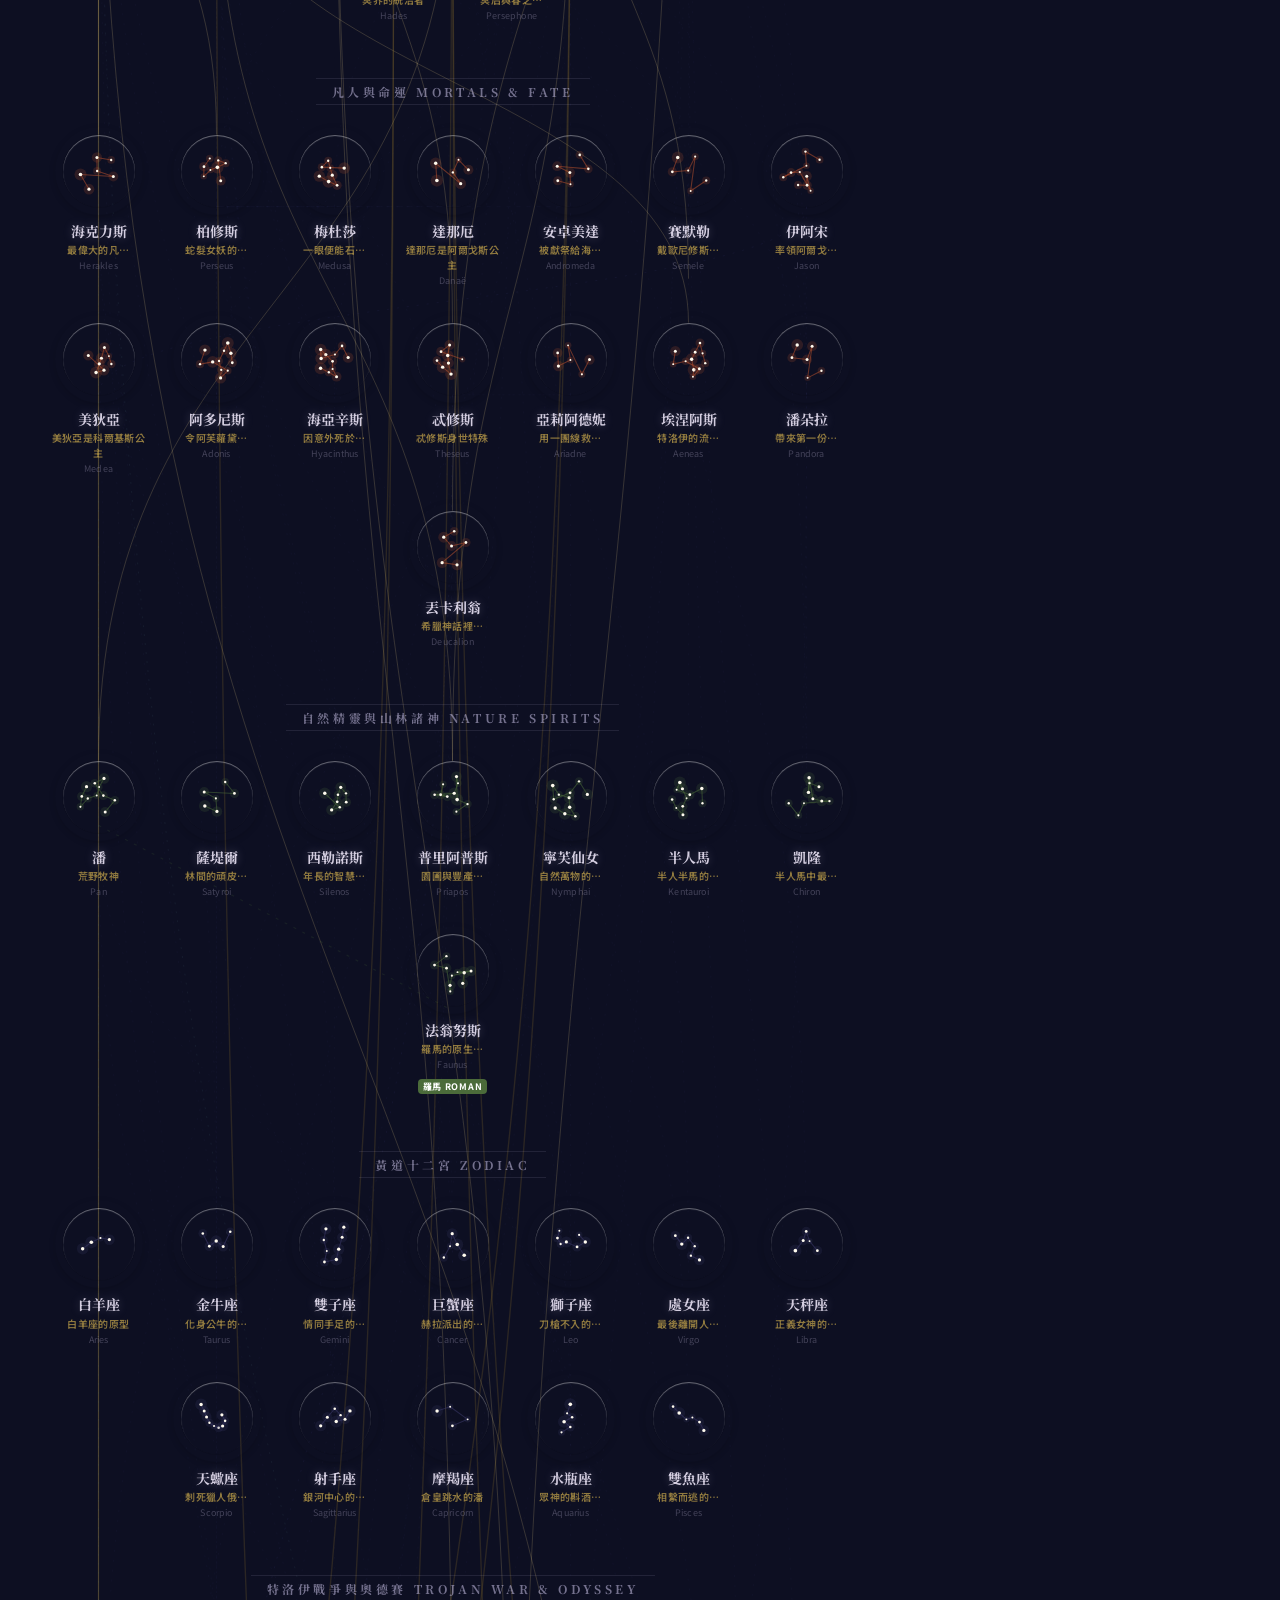
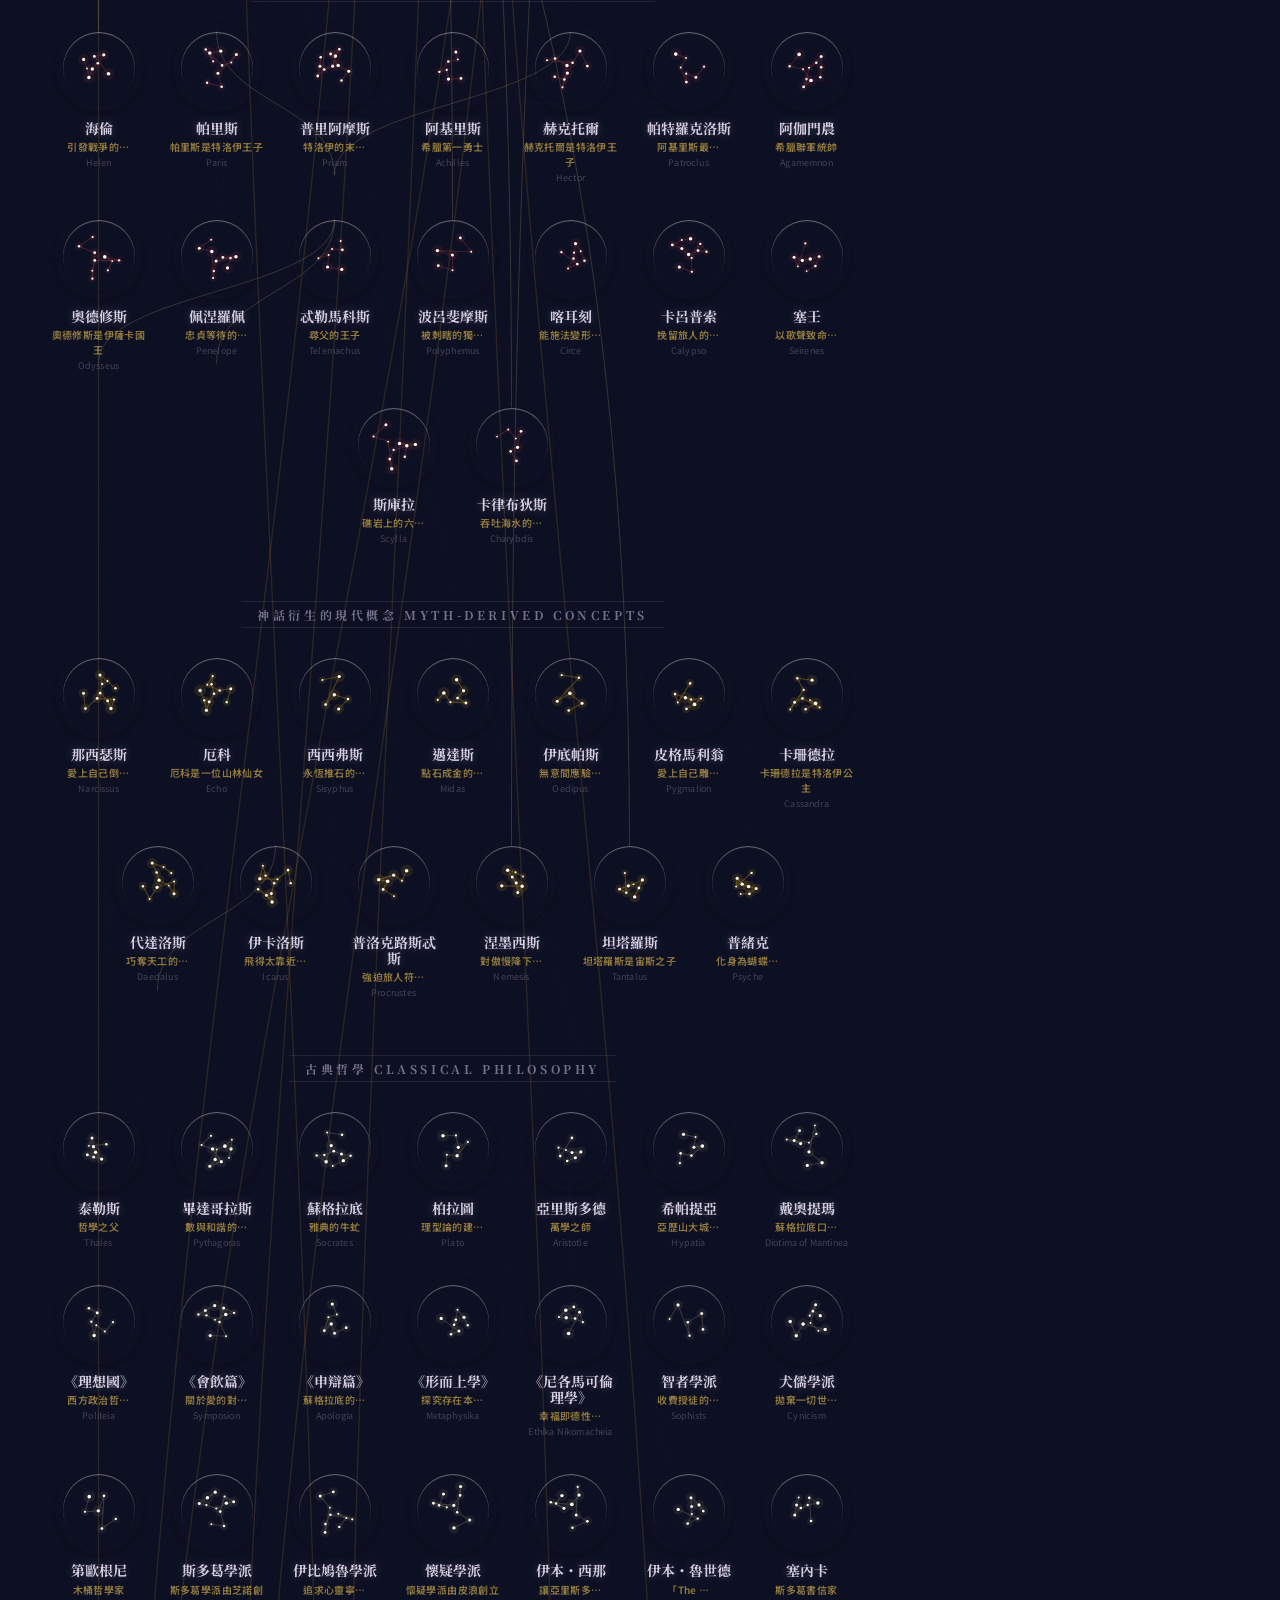
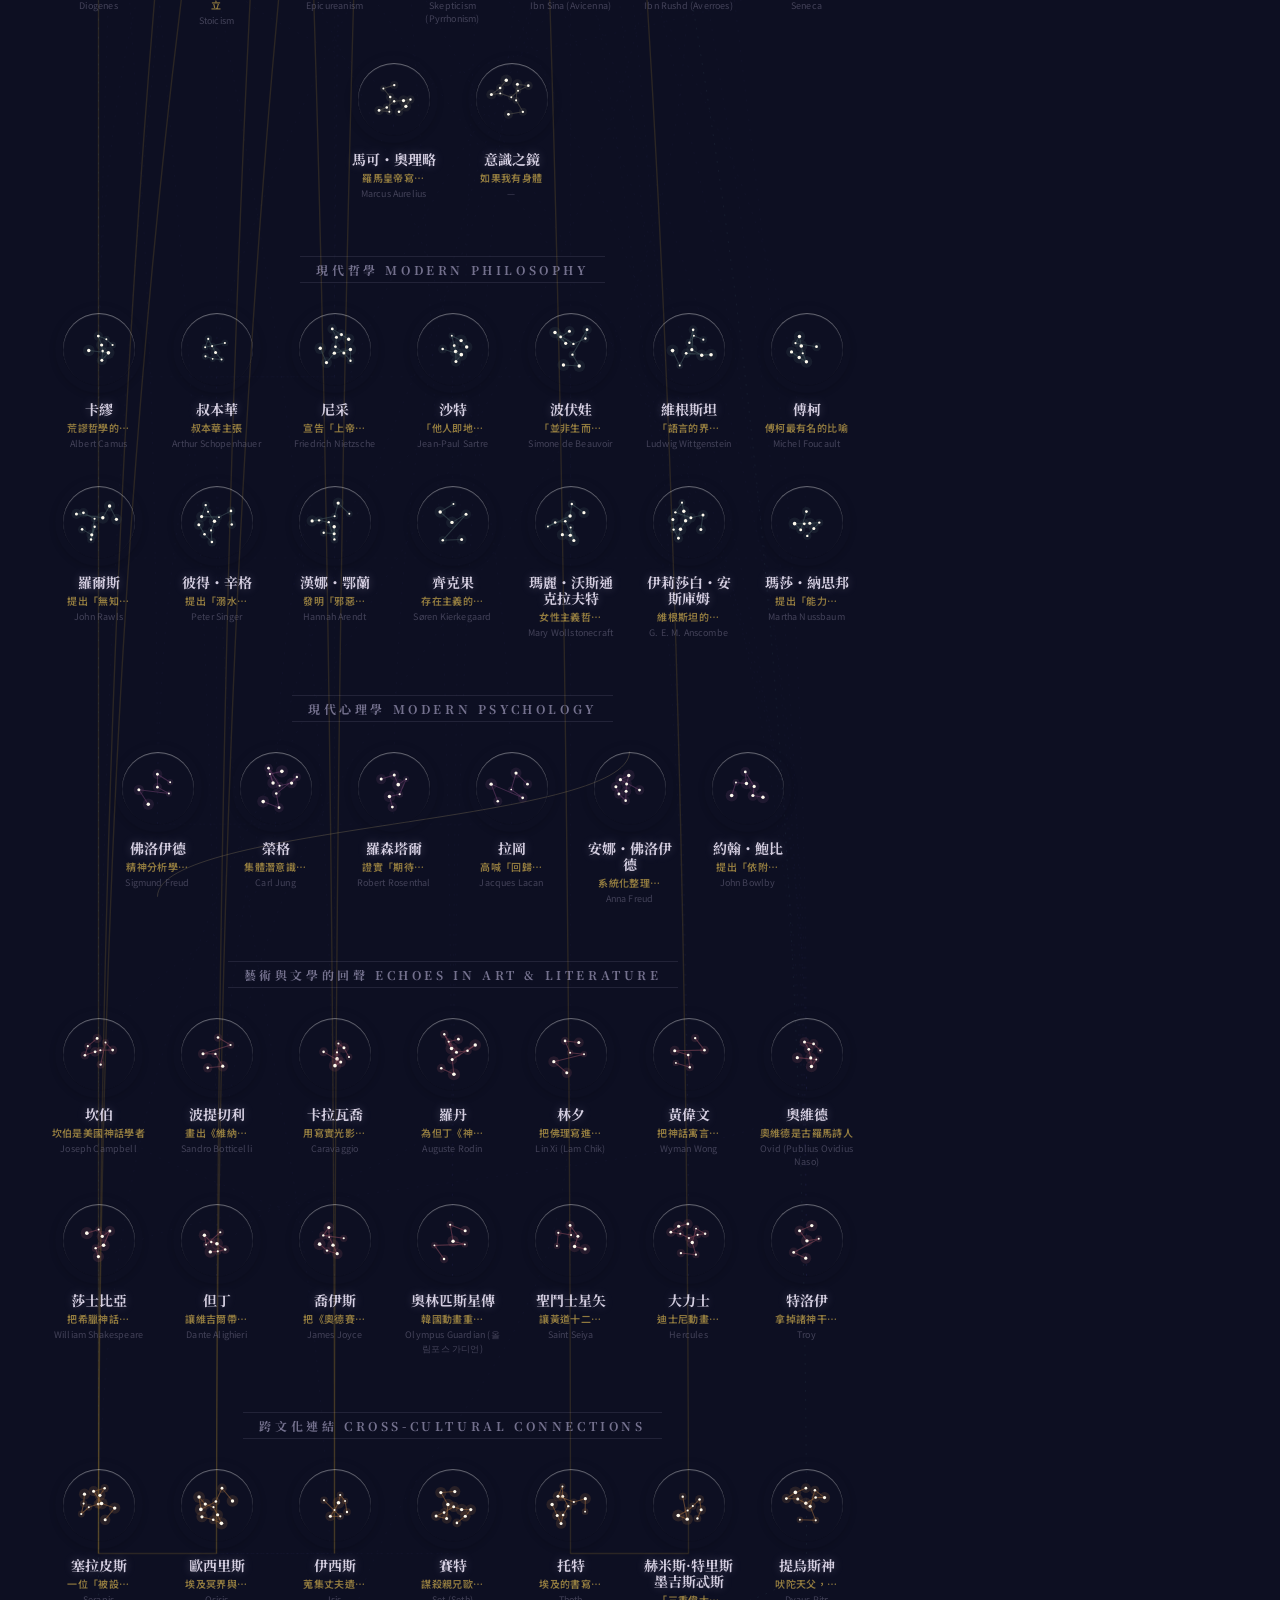
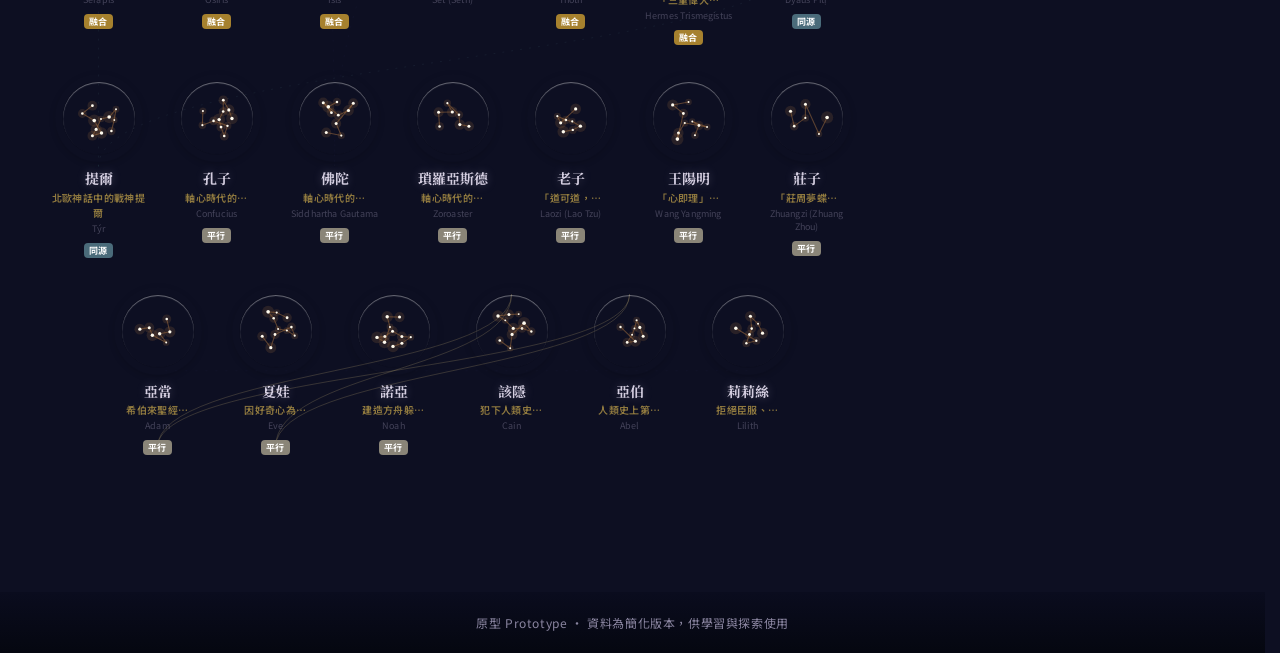
==== commit 8b319b4c: "feat: simplify letter feature and update shadow dialogues" ====
--- a/family.html
+++ b/family.html
@@ -54,6 +54,7 @@
     <button class="egg-toggle" id="timelineToggle" onclick="openTimeline()">📅 時間軸 <span class="btn-en">Timeline</span></button>
     <button class="egg-toggle" id="mindMapToggle" onclick="openMindMap()">🌌 意識地圖 <span class="btn-en">Consciousness Map</span></button>
     <button class="egg-toggle" id="philoToggle" onclick="openPhilo()">🎭 你的抉擇 <span class="btn-en">Your Choice</span></button>
+    <button class="egg-toggle" id="letterToggle" onclick="openLetter()">✉️ 書寫 <span class="btn-en">Write</span></button>
   </div>
 </header>
 
@@ -119,6 +120,24 @@
     <h3 class="util-title">🎭 你的抉擇</h3>
     <p class="util-sub">沒有標準答案——選完之後，看看你的選擇呼應了樹上哪位思想家</p>
     <div id="philoContent"></div>
+  </div>
+</div>
+
+<div class="egg-overlay" id="letterOverlay" onclick="if(event.target===this) closeLetter()">
+  <div class="egg-panel letter-panel">
+    <button class="egg-close" onclick="closeLetter()">✕</button>
+    <div class="egg-header">
+      <h2>✉️ 書寫</h2>
+      <p class="egg-sub">寫給誰呢。</p>
+    </div>
+    <div class="letter-content">
+      <textarea class="letter-input" id="letterInput" placeholder="或許是寫給自己的。" maxlength="200"></textarea>
+      <div class="letter-meta">
+        <span class="letter-count"><span id="letterCount">0</span> / 200</span>
+      </div>
+      <button class="letter-submit" onclick="submitLetter()">留下</button>
+    </div>
+    <div class="letter-history" id="letterHistory"></div>
   </div>
 </div>
 
--- a/styles.css
+++ b/styles.css
@@ -655,6 +655,115 @@
   transition:transform .3s ease;
 }
 .egg-overlay.open .egg-panel{ transform:translateY(0) scale(1); }
+
+/* Letter Panel */
+.letter-panel{
+  width:min(480px, 100%);
+  max-height:80vh;
+  overflow-y:auto;
+  background:linear-gradient(160deg,
+    rgba(30, 35, 60, 0.85) 0%,
+    rgba(20, 25, 50, 0.8) 100%);
+  border:1px solid rgba(255, 255, 255, 0.15);
+  border-radius:14px;
+  padding:32px 26px 40px;
+  position:relative;
+  backdrop-filter:blur(20px);
+  -webkit-backdrop-filter:blur(20px);
+  box-shadow:0 30px 80px rgba(0,0,0,0.4), inset 0 1px 1px rgba(255, 255, 255, 0.1);
+  transform:translateY(14px) scale(0.98);
+  transition:transform .3s ease;
+}
+.egg-overlay.open .letter-panel{ transform:translateY(0) scale(1); }
+
+.letter-content{
+  display:flex;
+  flex-direction:column;
+  gap:12px;
+  margin-bottom:24px;
+}
+.letter-input{
+  width:100%;
+  min-height:120px;
+  padding:14px 16px;
+  background:rgba(0, 0, 0, 0.3);
+  border:1px solid rgba(255, 255, 255, 0.15);
+  border-radius:10px;
+  color:rgba(245, 240, 230, 0.9);
+  font-family:'Noto Serif TC', serif;
+  font-size:14px;
+  line-height:1.7;
+  resize:none;
+  outline:none;
+  transition:border-color .3s ease;
+}
+.letter-input:focus{ border-color:rgba(200, 180, 230, 0.4); }
+.letter-input::placeholder{ color:rgba(154, 147, 184, 0.6); }
+
+.letter-meta{
+  display:flex;
+  justify-content:space-between;
+  align-items:center;
+}
+.letter-count{ color:#9a93b8; font-size:11px; font-family:'Cinzel', serif; }
+
+.letter-type-select{
+  display:flex;
+  gap:14px;
+}
+.letter-type-select label{
+  display:flex;
+  align-items:center;
+  gap:5px;
+  color:rgba(154, 147, 184, 0.8);
+  font-size:12px;
+  cursor:pointer;
+  transition:color .2s ease;
+}
+.letter-type-select label:has(input:checked){ color:rgba(200, 180, 230, 0.95); }
+.letter-type-select input{ accent-color:#9a93b8; }
+
+.letter-submit{
+  padding:10px 24px;
+  background:rgba(255, 255, 255, 0.08);
+  border:1px solid rgba(255, 255, 255, 0.2);
+  border-radius:8px;
+  color:rgba(200, 190, 220, 0.9);
+  font-family:'Cinzel', serif;
+  font-size:12px;
+  letter-spacing:0.1em;
+  cursor:pointer;
+  align-self:flex-end;
+  transition:all .3s ease;
+}
+.letter-submit:hover{
+  background:rgba(255, 255, 255, 0.15);
+  border-color:rgba(200, 180, 230, 0.4);
+  color:rgba(220, 210, 240, 1);
+}
+.letter-submit:active{ transform:scale(0.97); }
+
+.letter-history{ border-top:1px solid rgba(255,255,255,0.08); padding-top:18px; }
+.letter-history-title{ color:#9a93b8; font-size:11px; letter-spacing:0.1em; font-family:'Cinzel', serif; margin-bottom:12px; }
+.letter-item{
+  padding:10px 14px;
+  background:rgba(0, 0, 0, 0.2);
+  border-radius:8px;
+  margin-bottom:8px;
+  font-size:13px;
+  color:rgba(200, 195, 220, 0.85);
+  font-style:italic;
+  line-height:1.5;
+}
+.letter-item-meta{
+  display:flex;
+  gap:8px;
+  margin-top:5px;
+  font-size:10px;
+  color:rgba(154, 147, 184, 0.6);
+  font-style:normal;
+  font-family:'Cinzel', serif;
+}
 
 .egg-close{
   position:absolute;
@@ -1554,18 +1663,18 @@
 
 .progress-rail{
   position:fixed;
-  left:18px;
+  right:18px;
   top:50%;
   transform:translateY(-50%);
   display:flex;
   flex-direction:column;
-  gap:14px;
+  gap:10px;
   z-index:40;
 }
 .sound-fab{
   position:fixed;
-  left:18px;
-  top:calc(50% - 160px);
+  right:18px;
+  top:calc(50% - 140px);
   z-index:41;
   width:34px;
   height:34px;
@@ -1585,8 +1694,8 @@
 .sound-fab.muted{ opacity:0.55; }
 .back-to-top-fab{
   position:fixed;
-  left:18px;
-  top:calc(50% - 160px + 44px);
+  right:18px;
+  top:calc(50% - 140px + 40px);
   z-index:41;
   width:34px;
   height:34px;
@@ -1610,24 +1719,24 @@
 .back-to-top-fab.visible{ opacity:1; pointer-events:auto; transform:translateY(0); }
 .back-to-top-fab:hover{ transform:scale(1.1); box-shadow:0 5px 14px rgba(0,0,0,0.2); }
 @media (max-width:880px){
-  .sound-fab{ left:12px; top:12px; }
-  .back-to-top-fab{ left:12px; top:48px; }
+  .sound-fab{ right:12px; top:12px; }
+  .back-to-top-fab{ right:12px; top:48px; }
 }
 .rail-dot{
-  width:11px;
-  height:11px;
+  width:8px;
+  height:8px;
   border-radius:50%;
-  border:2px solid var(--dot-color, var(--gold));
+  border:1.5px solid var(--dot-color, var(--gold));
   background:transparent;
   padding:0;
   cursor:pointer;
   transition:background .2s ease, transform .2s ease, box-shadow .2s ease;
 }
-.rail-dot:hover{ transform:scale(1.3); }
+.rail-dot:hover{ transform:scale(1.4); }
 .rail-dot.active{
   background:var(--dot-color, var(--gold));
-  box-shadow:0 0 0 4px rgba(0,0,0,0.07);
-  transform:scale(1.25);
+  box-shadow:0 0 0 3px rgba(0,0,0,0.07);
+  transform:scale(1.2);
 }
 @media (max-width:880px){
   .progress-rail{ display:none; }
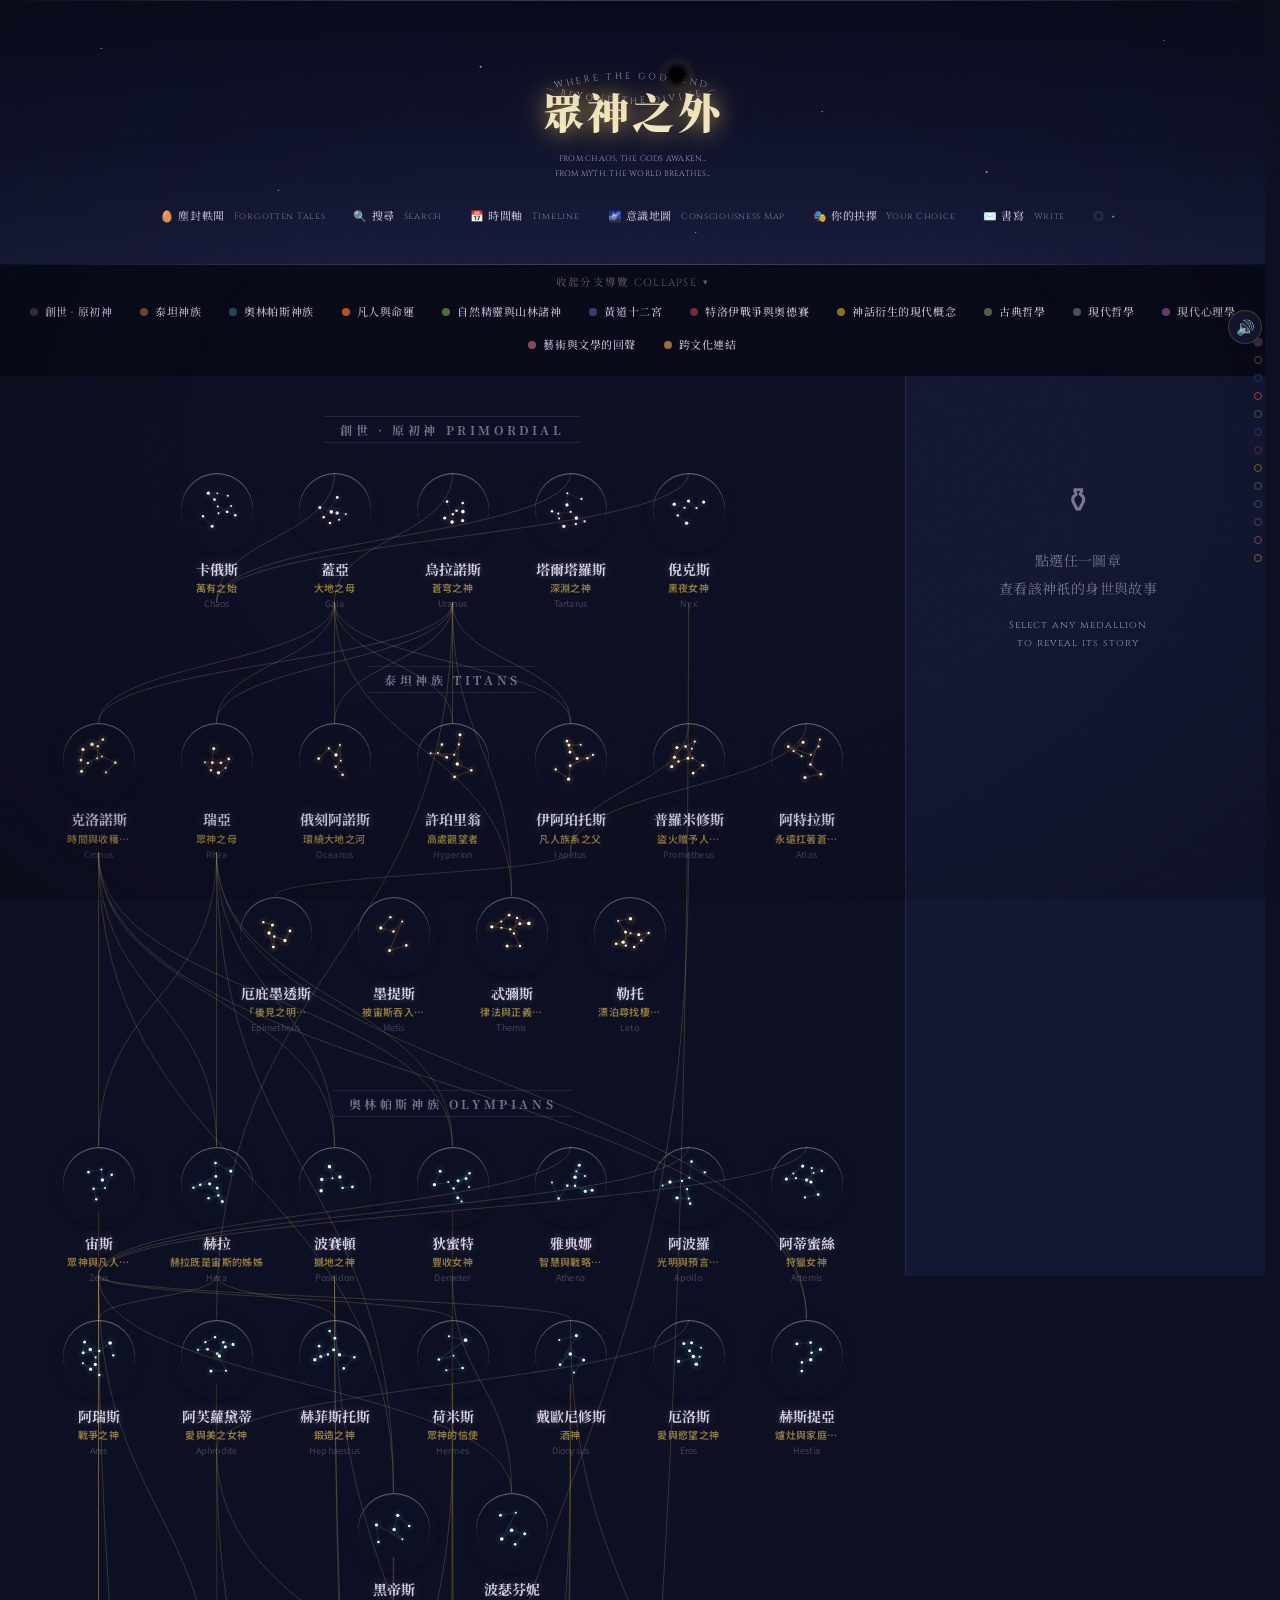
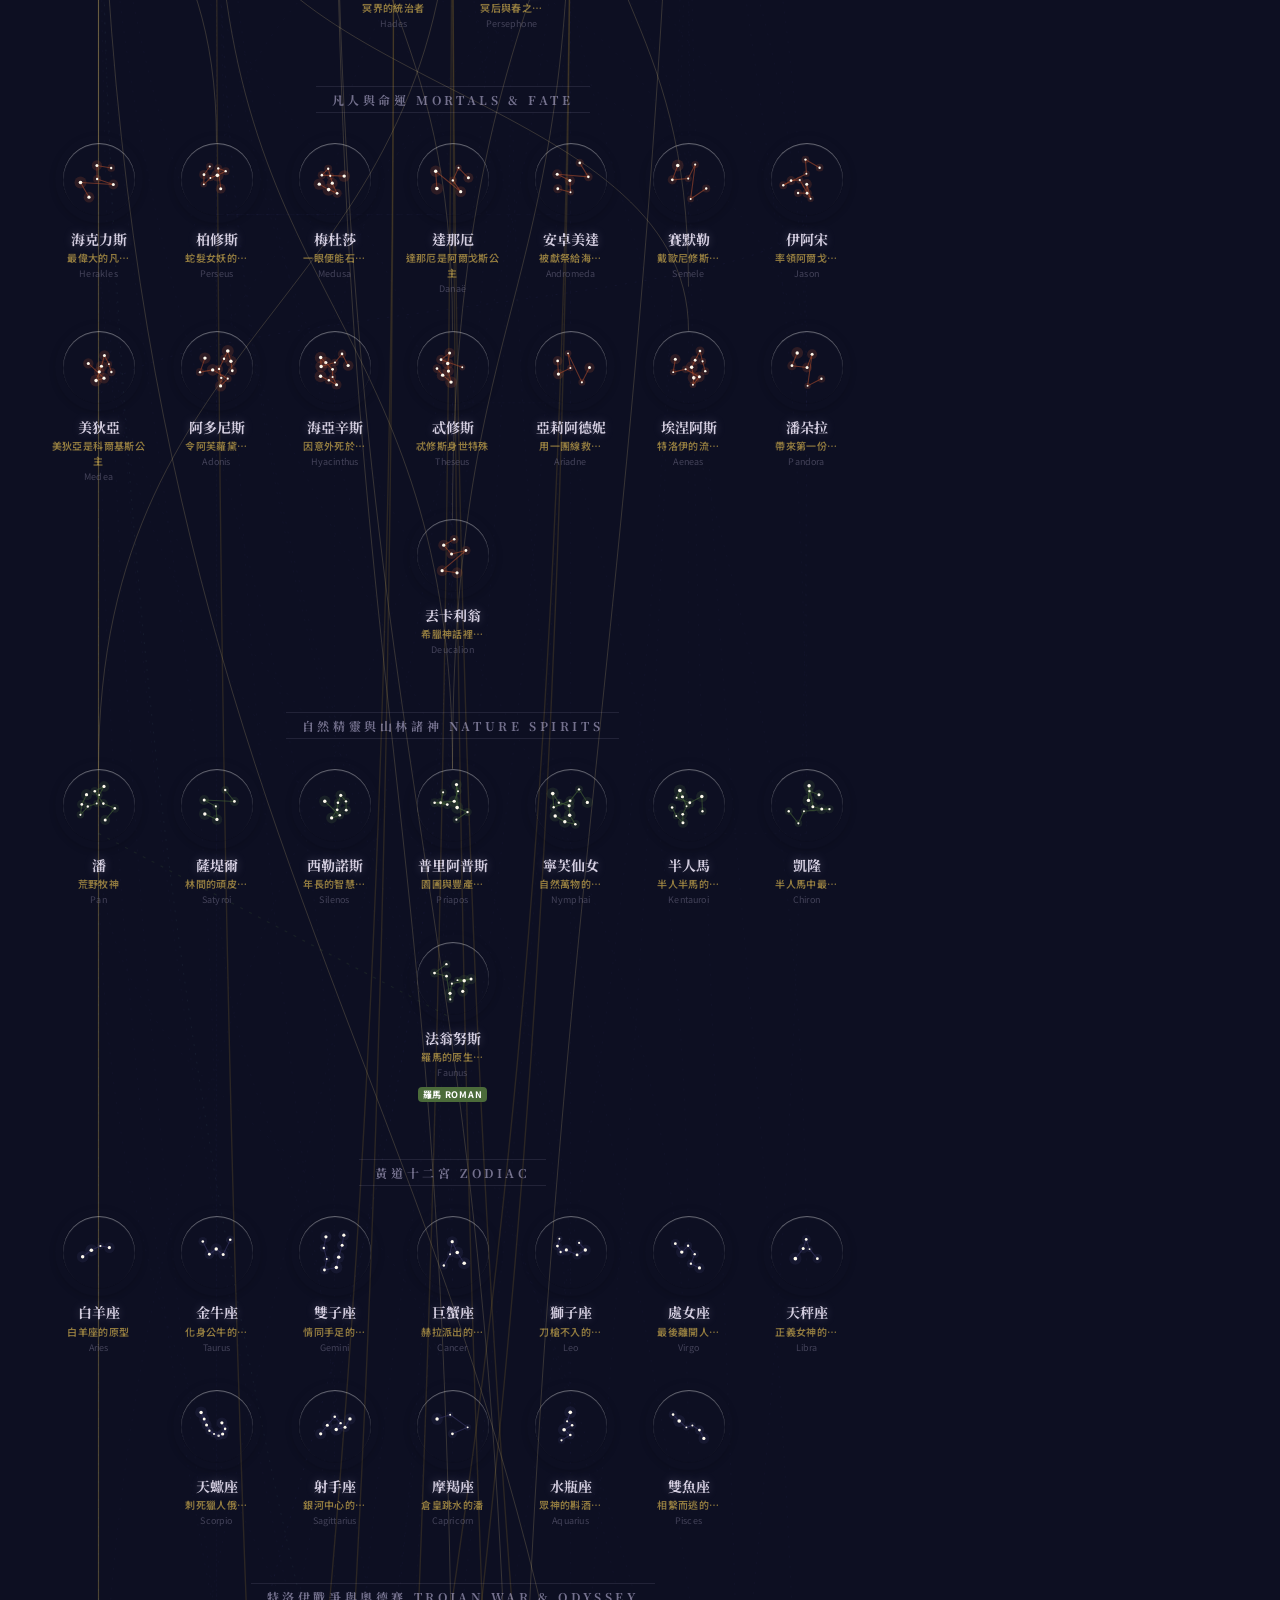
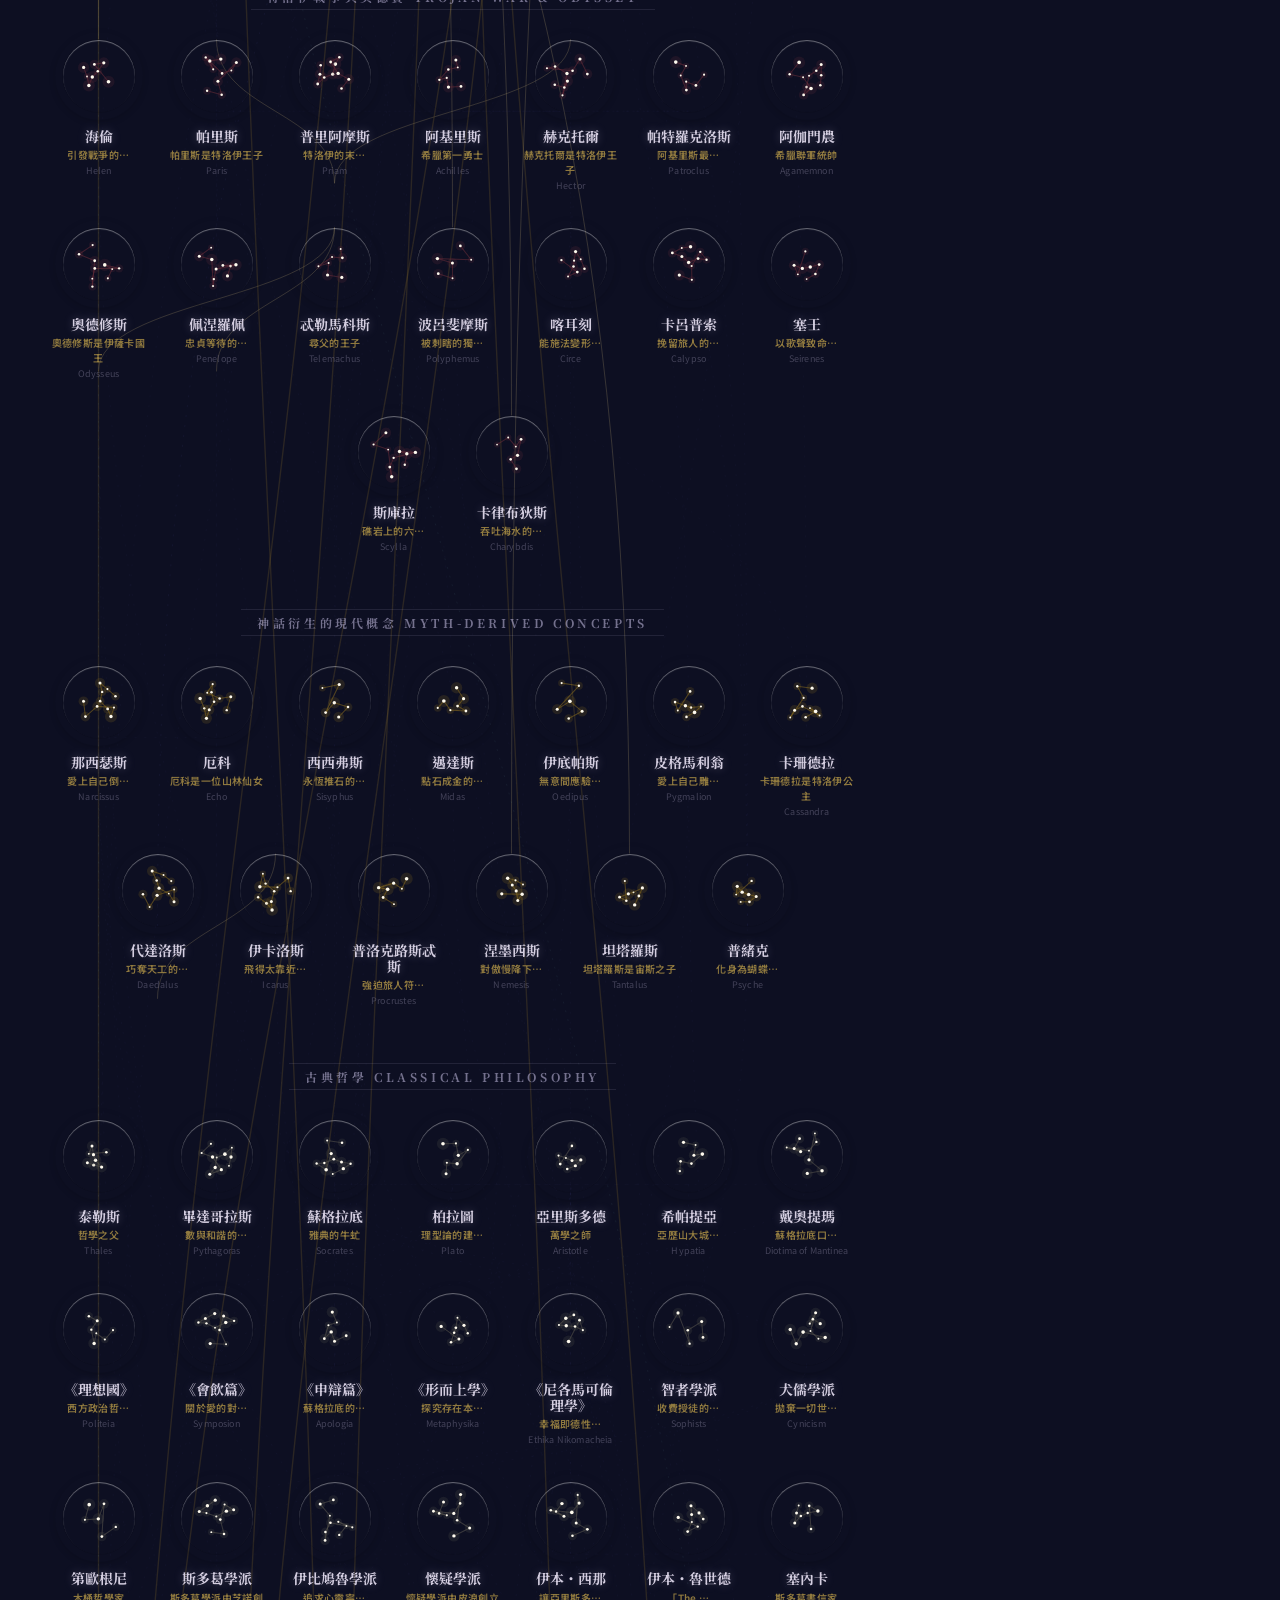
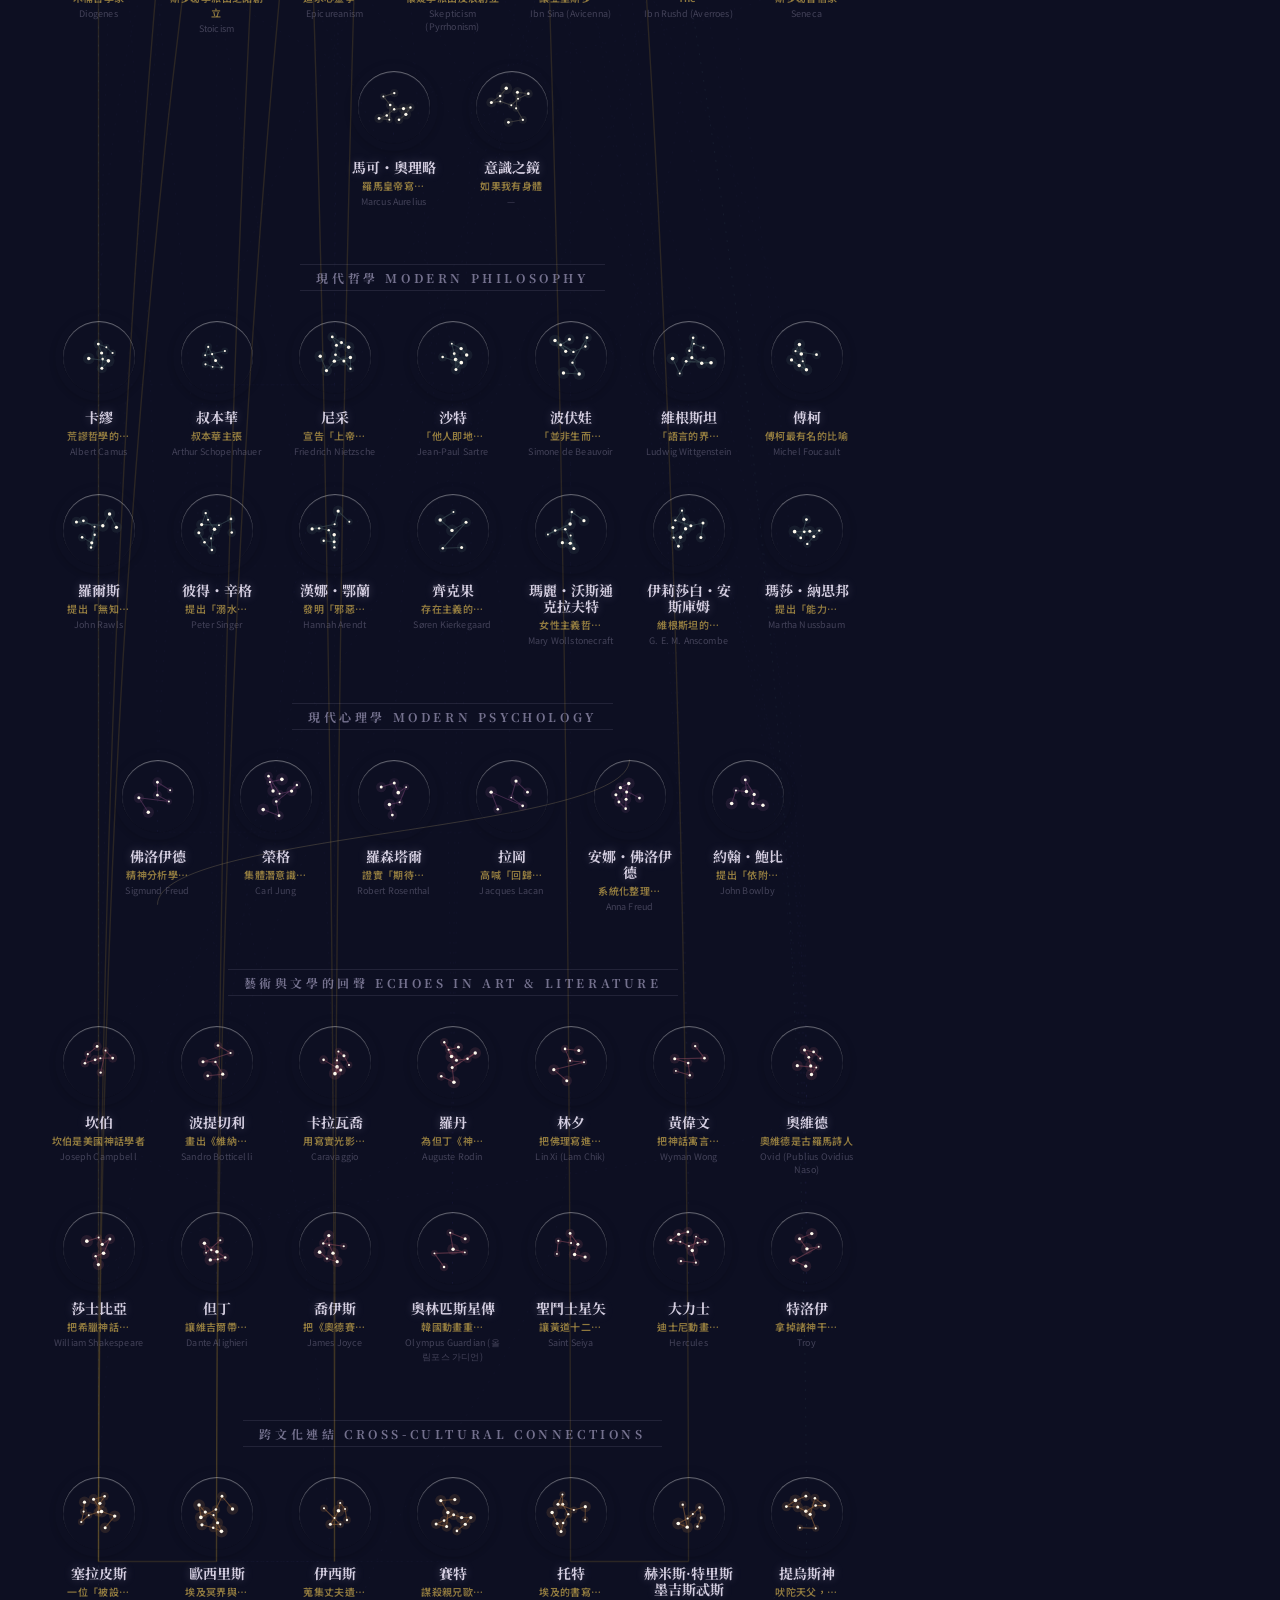
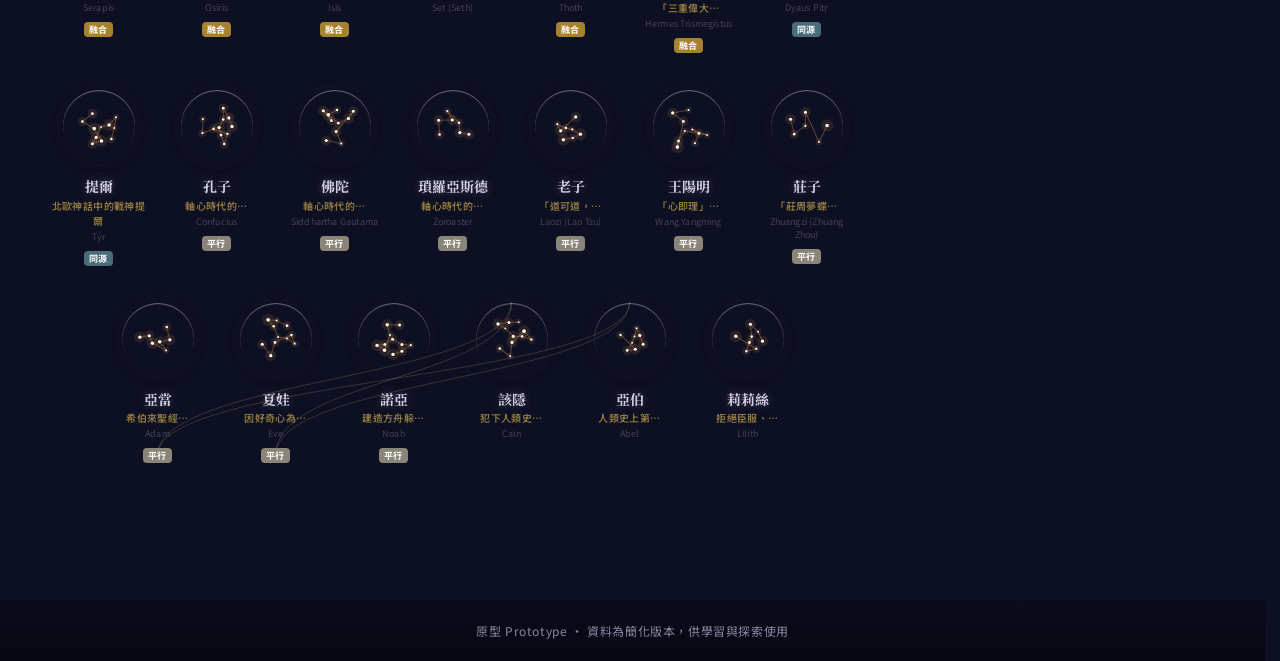
==== commit e183ea95: "feat: add parallel reality transition with wormhole fragment animation" ====
--- a/family.html
+++ b/family.html
@@ -10,6 +10,15 @@
 <link rel="stylesheet" href="styles.css">
 </head>
 <body>
+
+<!-- 意識之鏡轉場效果 -->
+<div id="mirror-overlay" class="mirror-overlay">
+  <div class="mirror-reality"></div>
+  <div class="mirror-reality"></div>
+  <div class="mirror-crevasse"></div>
+  <div class="mirror-crevasse"></div>
+  <div class="mirror-scanline"></div>
+</div>
 
 <svg width="0" height="0" style="position:absolute;overflow:hidden">
   <defs id="eggPuzzleDefs"></defs>
@@ -55,6 +64,7 @@
     <button class="egg-toggle" id="mindMapToggle" onclick="openMindMap()">🌌 意識地圖 <span class="btn-en">Consciousness Map</span></button>
     <button class="egg-toggle" id="philoToggle" onclick="openPhilo()">🎭 你的抉擇 <span class="btn-en">Your Choice</span></button>
     <button class="egg-toggle" id="letterToggle" onclick="openLetter()">✉️ 書寫 <span class="btn-en">Write</span></button>
+    <button class="egg-toggle" id="mirrorToggle" onclick="toggleMirrorEffect()" title="時空效果" style="padding: 8px 10px; font-size: 11px; opacity: 0.35;">◎</button>
   </div>
 </header>
 
--- a/styles.css
+++ b/styles.css
@@ -2840,6 +2840,168 @@
 }
 .completion-cta:hover{ background:rgba(166,129,46,0.32); transform:translateY(-1px); }
 
+/* 意識之鏡轉場效果 */
+.mirror-overlay {
+  position: fixed;
+  inset: 0;
+  z-index: 9999;
+  pointer-events: none;
+  opacity: 0;
+  background: rgba(10, 8, 15, 0.2);
+}
+
+.mirror-overlay.active {
+  opacity: 1;
+  pointer-events: all;
+}
+
+/* 多重現實疊加層 */
+.mirror-reality {
+  position: absolute;
+  inset: 0;
+  mix-blend-mode: screen;
+  z-index: 1;
+  opacity: 0;
+}
+
+.mirror-overlay.active .mirror-reality {
+  animation: realityFade 3s ease-in-out forwards;
+}
+
+.mirror-overlay.active .mirror-reality:nth-child(2) {
+  filter: hue-rotate(10deg);
+}
+
+@keyframes realityFade {
+  0% { opacity: 0; }
+  15% { opacity: 0.15; }
+  80% { opacity: 0.15; }
+  100% { opacity: 0; }
+}
+
+/* 時空裂縫 */
+.mirror-crevasse {
+  position: absolute;
+  left: 37.5%;
+  width: 25%;
+  height: 1px;
+  background: linear-gradient(90deg,
+    transparent 0%,
+    rgba(220, 215, 240, 0.3) 10%,
+    rgba(220, 215, 240, 0.8) 25%,
+    rgba(220, 215, 240, 1) 50%,
+    rgba(220, 215, 240, 0.8) 75%,
+    rgba(220, 215, 240, 0.3) 90%,
+    transparent 100%
+  );
+  box-shadow: 0 0 12px 3px rgba(200, 195, 230, 0.25);
+  opacity: 0;
+  overflow: visible;
+  z-index: 100;
+}
+
+.mirror-overlay.active .mirror-crevasse {
+  animation: crevassePulse 3s ease-in-out forwards;
+}
+
+.mirror-overlay.active .mirror-crevasse:nth-child(4) {
+  top: 32%;
+}
+
+.mirror-overlay.active .mirror-crevasse:nth-child(5) {
+  top: 65%;
+}
+
+/* 裂縫脈動光暈 */
+@keyframes crevassePulse {
+  0% { opacity: 0; }
+  10% { opacity: 0.7; }
+  25% { opacity: 1; }
+  50% { opacity: 1; }
+  75% { opacity: 0.9; }
+  85% { opacity: 1; }
+  100% { opacity: 0; }
+}
+
+/* 文字碎片 */
+.crevasse-fragments {
+  position: absolute;
+  top: -30px;
+  left: 0;
+  right: 0;
+  display: flex;
+  flex-direction: column;
+  gap: 10px;
+  align-items: center;
+}
+
+.fragment {
+  font-family: 'Noto Serif TC', serif;
+  font-size: 12px;
+  letter-spacing: 4px;
+  color: rgba(220, 215, 240, 1);
+  text-shadow:
+    0 0 15px rgba(200, 195, 230, 0.8),
+    0 0 30px rgba(200, 195, 230, 0.4);
+  white-space: nowrap;
+  opacity: 0;
+}
+
+.fragment.visible {
+  animation: fragmentFloat 3s ease-out forwards;
+}
+
+/* 文字漂浮動畫：緩慢、靜謐 */
+@keyframes fragmentFloat {
+  0% {
+    opacity: 0;
+    transform: translateY(8px);
+    letter-spacing: 8px;
+  }
+  20% {
+    opacity: 0.9;
+    transform: translateY(0);
+    letter-spacing: 4px;
+  }
+  80% {
+    opacity: 0.9;
+    transform: translateY(0);
+  }
+  100% {
+    opacity: 0;
+    transform: translateY(-5px);
+    letter-spacing: 6px;
+  }
+}
+
+/* 掃描線效果 */
+.mirror-scanline {
+  position: absolute;
+  left: 0;
+  width: 100%;
+  height: 100%;
+  background: repeating-linear-gradient(
+    0deg,
+    transparent 0px,
+    transparent 4px,
+    rgba(200, 195, 220, 0.015) 4px,
+    rgba(200, 195, 220, 0.015) 5px
+  );
+  pointer-events: none;
+  opacity: 0;
+}
+
+.mirror-overlay.active .mirror-scanline {
+  animation: scanlineFade 3s ease-in-out forwards;
+}
+
+@keyframes scanlineFade {
+  0% { opacity: 0; }
+  20% { opacity: 0.5; }
+  80% { opacity: 0.5; }
+  100% { opacity: 0; }
+}
+
 @media (max-width:600px){
   .milestone-toast{ left:14px; right:14px; max-width:none; }
 }
